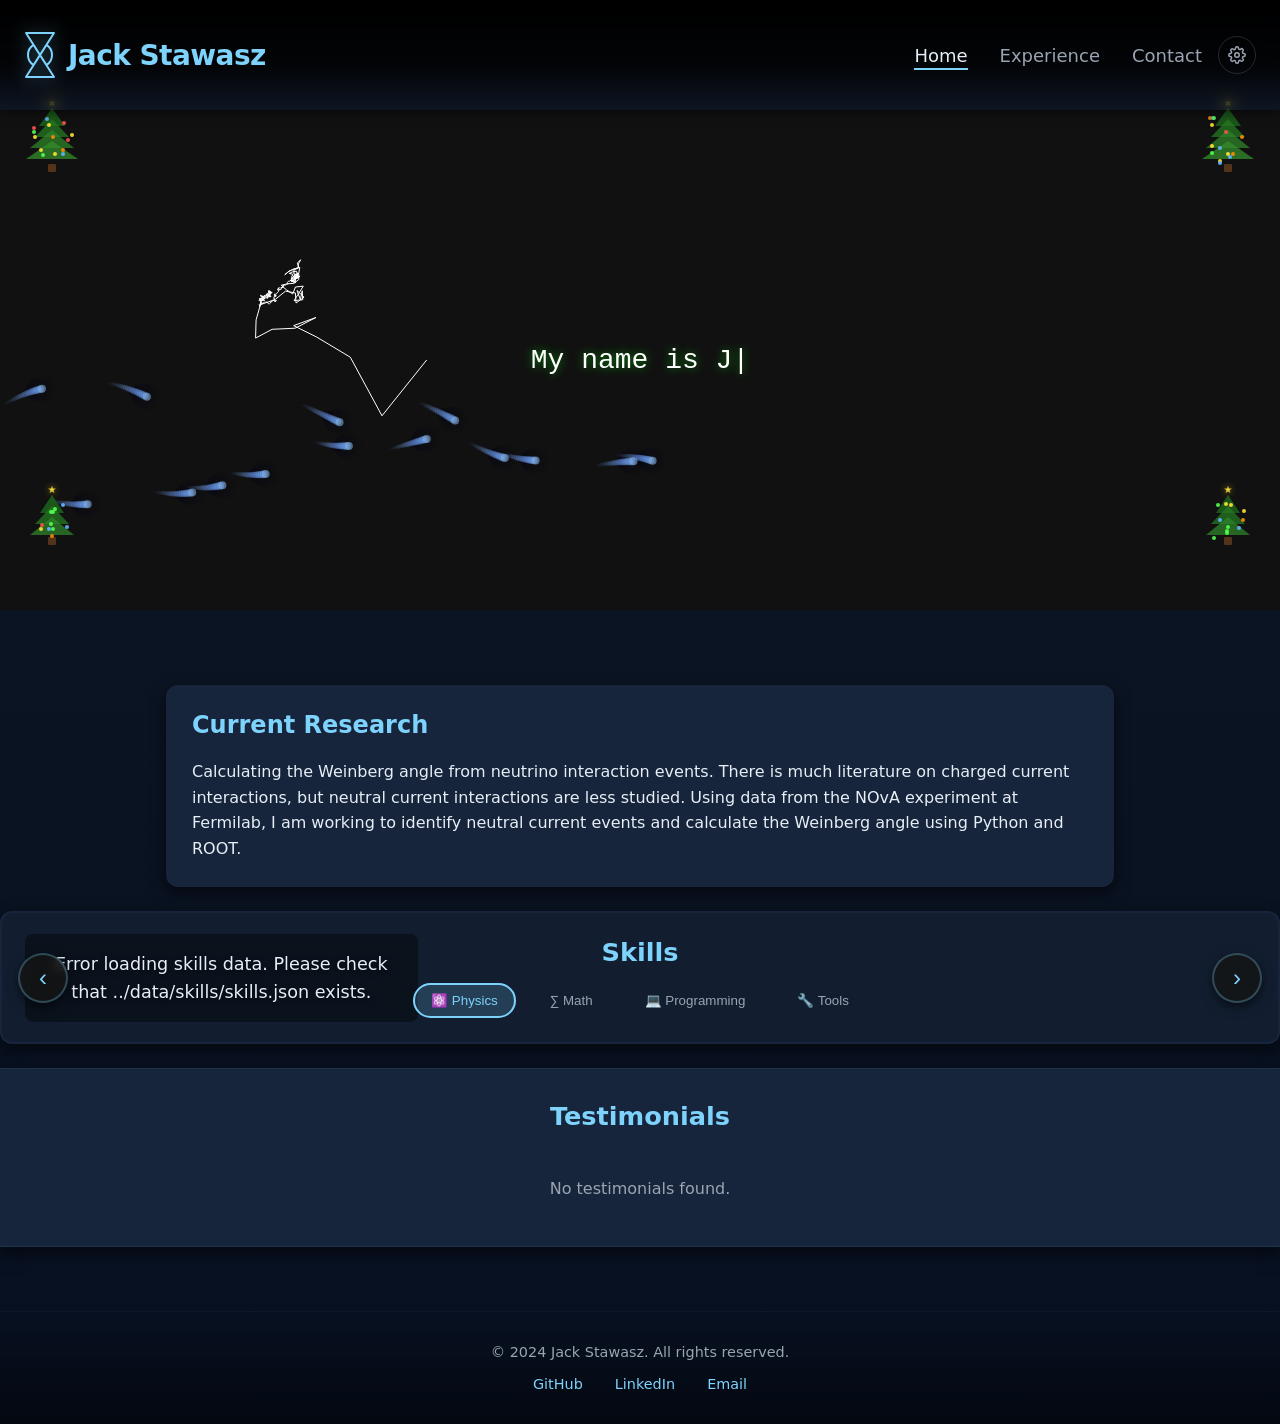
==== index.html @ 948dc3e5 "Add settings panel" ====
<!doctype html>
<html lang="en">
<head>
  <meta charset="utf-8" />
  <meta name="viewport" content="width=device-width,initial-scale=1" />
  <title>Jack Stawasz - Portfolio</title>
  
  <!-- Favicon -->
  <link rel="icon" type="image/svg+xml"
  href="data:image/svg+xml,%3Csvg xmlns='http://www.w3.org/2000/svg' viewBox='-0.5 -0.5 8 12'%3E%3Cpath
  d='M0 0 7 0 1.889 8.031A3 3 0 011.889 2.969L7 11 0 11 5.1105 2.969A3 3 0 015.1105 8.031L0 0'
  fill='none' stroke='%237dd3fc' stroke-width='0.5' stroke-linejoin='round' stroke-linecap='round'/%3E%3C/svg%3E">
  
  <!-- Styles -->
  <link rel="stylesheet" href="style.css">
  <link rel="stylesheet" href="sidebar.css">
  <link rel="stylesheet" href="settings.css">
  <link rel="stylesheet" href="pages/home.css">
  <link rel="stylesheet" href="pages/experience.css">
  <link rel="stylesheet" href="pages/contact.css">
</head>
<body>
  <!-- Logo SVG — single source of truth -->
  <svg width="0" height="0" style="position:absolute">
    <defs>
      <symbol id="logo" viewBox="-0.5 -0.5 8 12">
        <path d="M0 0 7 0 1.889 8.031A3 3 0 011.889 2.969L7 11 0 11 5.1105 2.969A3 3 0 015.1105 8.031L0 0"
              fill="none" stroke="currentColor"
              stroke-width="0.5" stroke-linejoin="round" stroke-linecap="round"/>
      </symbol>
    </defs>
  </svg>

  <main class="wrap" id="app" aria-live="polite">
    <nav class="navbar">
      <div class="wrap">
        <div class="nav-left">
          <svg class="brand-logo"><use href="#logo"></use></svg>
          <span class="brand">Jack Stawasz</span>
        </div>
        <div class="nav-right">
          <ul class="nav-links">
            <li><a href="#pages/home" class="active">Home</a></li>
            <li><a href="#pages/experience">Experience</a></li>
            <li><a href="#pages/contact">Contact</a></li>
          </ul>
        </div>
      </div>
    </nav>

    <main id="main-content">
      <section id="home">Loading Home Page…</section>
      <section id="experience" hidden>Loading Experience…</section>
      <section id="contact"    hidden>Loading Contact…</section>
    </main>

    <div id="popup" class="popup hidden">
      <div class="popup-content">
        <button class="close">&times;</button>
        <iframe id="popup-frame" src=""></iframe>
      </div>
    </div>
  </main>

  <footer class="site-footer">
    <div class="footer-content">
      <p>&copy; 2024 Jack Stawasz. All rights reserved.</p>
      <div class="footer-links">
        <a href="https://github.com/JackStawasz"                 target="_blank" rel="noopener noreferrer">GitHub</a>
        <a href="https://linkedin.com/in/jack-stawasz-785680297" target="_blank" rel="noopener noreferrer">LinkedIn</a>
        <a href="mailto:jackstawasz@live.com">Email</a>
      </div>
    </div>
  </footer>

  <script src="settings.js"></script>
  <script src="main.js"></script>
  <script src="sidebar.js"></script>
  <script src="pages/home.js"></script>
  <script src="pages/experience.js"></script>
  <script src="pages/contact.js"></script>
</body>
</html>
---- style.css ----
:root {
  --font: Inter, system-ui, -apple-system, "Segoe UI", Roboto, "Helvetica Neue", Arial;
  font-family: var(--font);
}

[data-theme="dark"], :root {
  --bg:             #0f1724;
  --bg-deep:        #071021;
  --card:           #0b1220;
  --container:      #17253c;
  --glass:          rgba(255, 255, 255, 0.03);
  --border:         rgba(255, 255, 255, 0.07);
  --border-strong:  rgba(255, 255, 255, 0.14);
  --accent:         #7dd3fc;
  --accent-glow:    rgba(125, 211, 252, 0.5);
  --accent-dim:     rgba(125, 211, 252, 0.08);
  --accent-mid:     rgba(125, 211, 252, 0.18);
  --accent-ring:    rgba(125, 211, 252, 0.25);
  --accent-border:  rgba(125, 211, 252, 0.28);
  --accent-hover:   rgba(125, 211, 252, 0.55);
  --text:           #e6eef6;
  --text-soft:      #ccd8e4;
  --muted:          #9aa4b2;
  --shadow:         rgba(2, 6, 23, 0.6);
  --shadow-deep:    rgba(2, 6, 23, 0.9);
  --overlay:        rgba(0, 0, 0, 0.6);
  --tooltip-bg:     rgba(20, 20, 20, 0.95);
  --badge-bg:       linear-gradient(135deg, #d1fae5, #bbf7d0);
  --badge-text:     #000;
  --navbar-bg:      linear-gradient(180deg, #000 0%, rgba(0,0,0,0.8) 60%, transparent 100%);
}

* {
  box-sizing: border-box;
}

html {
  overflow-x: hidden;
  width: 100%;
  margin: 0;
  padding: 0;
}

body {
  margin: 0;
  padding: 0;
  background: linear-gradient(180deg, var(--bg), var(--bg-deep));
  color: var(--text);
  min-height: 100vh;
  display: flex;
  flex-direction: column;
  align-items: stretch;
  overflow-x: hidden;
  width: 100%;
}

*[title]:not([title=""]):not(iframe):not(svg) {
  position: relative;
}

*[title]:not([title=""]):not(iframe):not(svg):hover::after {
  content: attr(title);
  position: absolute;
  bottom: 100%;
  left: 50%;
  transform: translateX(-50%) translateY(-8px);
  background: var(--tooltip-bg);
  color: #fff;
  padding: 8px 12px;
  border-radius: 6px;
  font-size: 0.85rem;
  white-space: nowrap;
  pointer-events: none;
  z-index: 10000;
  box-shadow: 0 4px 12px var(--overlay);
  animation: tooltipFadeIn 0.2s ease forwards;
  margin-bottom: 6px;
}

*[title]:not([title=""]):not(iframe):not(svg):hover::before {
  content: "";
  position: absolute;
  bottom: 100%;
  left: 50%;
  transform: translateX(-50%) translateY(-2px);
  border-width: 6px;
  border-style: solid;
  border-color: var(--tooltip-bg) transparent transparent transparent;
  z-index: 10000;
  animation: tooltipFadeIn 0.2s ease forwards;
}

@keyframes tooltipFadeIn {
  from { opacity: 0; }
  to   { opacity: 1; }
}

[data-tooltip-position="bottom"]::after {
  top: 100%;
  bottom: auto;
  transform: translateX(-50%) translateY(8px);
  margin-top: 6px;
  margin-bottom: 0;
}

[data-tooltip-position="bottom"]::before {
  top: 100%;
  bottom: auto;
  transform: translateX(-50%) translateY(2px);
  border-color: transparent transparent var(--tooltip-bg) transparent;
}

[data-tooltip-position="left"]::after {
  right: 100%;
  left: auto;
  bottom: 50%;
  transform: translateX(-8px) translateY(50%);
  margin-right: 6px;
  margin-bottom: 0;
}

[data-tooltip-position="left"]::before {
  right: 100%;
  left: auto;
  bottom: 50%;
  transform: translateX(-2px) translateY(50%);
  border-color: transparent transparent transparent var(--tooltip-bg);
}

[data-tooltip-position="right"]::after {
  left: 100%;
  right: auto;
  bottom: 50%;
  transform: translateX(8px) translateY(50%);
  margin-left: 6px;
  margin-bottom: 0;
}

[data-tooltip-position="right"]::before {
  left: 100%;
  right: auto;
  bottom: 50%;
  transform: translateX(2px) translateY(50%);
  border-color: transparent var(--tooltip-bg) transparent transparent;
}

body.custom-cursor-enabled {
  cursor: none;
}

body.custom-cursor-enabled * {
  cursor: none !important;
}

.custom-cursor {
  position: fixed;
  width: 20px;
  height: 20px;
  border: 2px solid var(--accent);
  border-radius: 50%;
  pointer-events: none;
  z-index: 10000;
  transition: opacity 0.3s ease, width 0.2s ease, height 0.2s ease, border-width 0.2s ease;
  box-shadow: 0 0 10px var(--accent-glow),
              0 0 20px rgba(125, 211, 252, 0.3),
              inset 0 0 10px rgba(125, 211, 252, 0.2);
  opacity: 0;
  transform: translate(-50%, -50%);
}

.custom-cursor.hovering {
  width: 28px;
  height: 28px;
  border-width: 3px;
  box-shadow: 0 0 15px rgba(125, 211, 252, 0.7),
              0 0 30px rgba(125, 211, 252, 0.4),
              inset 0 0 15px rgba(125, 211, 252, 0.3);
}

.custom-cursor.active   { opacity: 1; }

.custom-cursor.clicking {
  width: 28px;
  height: 28px;
  box-shadow: 0 0 20px rgba(125, 211, 252, 0.8),
              0 0 40px rgba(125, 211, 252, 0.5),
              inset 0 0 15px rgba(125, 211, 252, 0.4);
}

.custom-cursor-dot {
  position: absolute;
  top: 50%;
  left: 50%;
  width: 4px;
  height: 4px;
  background: var(--accent);
  border-radius: 50%;
  transform: translate(-50%, -50%);
  box-shadow: 0 0 5px var(--accent-glow);
}

.ripple {
  position: fixed;
  border: 2px solid var(--accent);
  border-radius: 50%;
  pointer-events: none;
  z-index: 9999;
  animation: rippleExpand 0.8s ease-out forwards;
  transform: translate(-50%, -50%);
}

@keyframes rippleExpand {
  0%   { width: 20px;  height: 20px;  opacity: 1; box-shadow: 0 0 10px rgba(125, 211, 252, 0.6); }
  100% { width: 100px; height: 100px; opacity: 0; box-shadow: 0 0 30px transparent; }
}

main.wrap {
  transition: opacity 0.2s ease;
  width: 100%;
  max-width: 100%;
  padding: 0;
  margin: 0;
  padding-top: 80px;
  flex: 1;
  display: flex;
  flex-direction: column;
}

main.hidden { opacity: 0; }

.wrap {
  width: min(980px, 96%);
  margin: 0 auto;
}

.navbar {
  position: fixed;
  top: 0;
  left: 0;
  right: 0;
  width: 100%;
  display: flex;
  justify-content: center;
  align-items: center;
  padding: 20px 24px;
  background: var(--navbar-bg);
  z-index: 1000;
  backdrop-filter: blur(8px);
  box-shadow: 0 2px 10px var(--overlay);
}

.navbar .wrap {
  display: flex;
  align-items: center;
  justify-content: space-between;
  width: 100%;
}

.nav-left {
  display: flex;
  align-items: center;
  gap: 12px;
}

.brand-logo {
  width: 32px;
  height: 70px;
  color: var(--accent);
  flex-shrink: 0;
  filter: drop-shadow(0 0 8px var(--accent-glow));
  overflow: visible;
  transition: filter 0.3s ease;
}

.nav-left .brand {
  font-size: 28px;
  font-weight: 700;
  color: var(--accent);
  text-decoration: none;
  letter-spacing: -0.02em;
}

.nav-right {
  display: flex;
  align-items: center;
  gap: 0;
}

.nav-links {
  font-size: 18px;
  list-style: none;
  display: flex;
  gap: 32px;
  margin: 0;
  padding: 0;
}

.nav-links li { display: flex; }

.nav-links a {
  position: relative;
  color: var(--muted);
  text-decoration: none;
  font-weight: 500;
  padding: 4px 0;
  transition: color 0.3s ease;
}

.nav-links a::after {
  content: '';
  position: absolute;
  left: 0;
  bottom: 0;
  width: 100%;
  height: 2px;
  background: var(--accent);
  transform: scaleX(0);
  transform-origin: left;
  opacity: 0;
  transition: transform 0.3s ease, opacity 0.3s ease;
}

.nav-links a:hover,
.nav-links a.active          { color: var(--text); }

.nav-links a:hover::after,
.nav-links a.active::after   { transform: scaleX(1); opacity: 1; }

section {
  transform: translateY(0);
  transition: opacity 0.3s ease, transform 0.3s ease;
}

section.hidden {
  opacity: 0;
  transform: translateY(20px);
}

#main-content {
  width: 100%;
  max-width: 100%;
  flex: 1;
}

#main-content > section {
  width: 100%;
  max-width: 100%;
}

.popup {
  position: fixed;
  top: 0;
  left: 0;
  width: 100vw;
  height: 100vh;
  background: var(--overlay);
  display: flex;
  align-items: center;
  justify-content: center;
  backdrop-filter: blur(4px);
  z-index: 1000;
  opacity: 0;
  pointer-events: none;
  transition: opacity 0.3s ease;
}

.popup:not(.hidden)       { opacity: 1; pointer-events: all; }

.popup-content {
  background: var(--container);
  border-radius: 12px;
  width: min(800px, 90%);
  height: 80%;
  box-shadow: 0 8px 30px var(--overlay);
  overflow: hidden;
  display: flex;
  flex-direction: column;
}

.popup-content iframe     { border: none; flex: 1; width: 100%; }

.popup-content .close {
  align-self: flex-end;
  background: transparent;
  border: none;
  color: var(--accent);
  font-size: 1.5rem;
  padding: 8px 12px;
  cursor: pointer;
}

.site-footer {
  width: 100%;
  background: linear-gradient(180deg, transparent, rgba(0, 0, 0, 0.5));
  border-top: 1px solid var(--accent-dim);
  margin-top: 4rem;
  padding: 2rem 0;
}

.footer-content {
  width: min(980px, 96%);
  margin: 0 auto;
  display: flex;
  flex-direction: column;
  align-items: center;
  gap: 1rem;
  text-align: center;
}

.footer-content p {
  margin: 0;
  color: var(--muted);
  font-size: 0.9rem;
}

.footer-links {
  display: flex;
  gap: 2rem;
  flex-wrap: wrap;
  justify-content: center;
}

.footer-links a {
  color: var(--accent);
  text-decoration: none;
  font-size: 0.9rem;
  transition: color 0.3s ease;
}

.footer-links a:hover { color: var(--text); }

@media (max-width: 768px) {
  .navbar            { padding: 12px 16px; }
  .navbar .wrap      { flex-wrap: wrap; gap: 8px; }
  .nav-left .brand   { font-size: 24px; }
  .nav-right         { width: 100%; }
  .nav-links         { font-size: 16px; gap: 20px; flex-wrap: wrap; }
  .site-footer       { margin-top: 3rem; padding: 1.5rem 0; }
  .footer-links      { gap: 1.5rem; }
}
---- sidebar.css ----
.seasonal-sidebar {
  position: fixed;
  top: 0;
  bottom: 0;
  width: 104px;
  overflow: visible;
  pointer-events: none;
  z-index: 5;
}

.seasonal-sidebar.sidebar-left  { left: 0; }
.seasonal-sidebar.sidebar-right { right: 0; }

@media (max-width: 1200px) {
  .seasonal-sidebar { display: none; }
}

@media (min-width: 1600px) {
  .seasonal-sidebar { width: 143px; }
}

.season-snow .snowflake {
  position: absolute;
  top: -20px;
  border-radius: 50%;
  background: rgba(220, 240, 255, 0.75);
  box-shadow: 0 0 4px rgba(200, 230, 255, 0.5);
  will-change: transform, opacity;
}

@keyframes snowFall {
  0%   { opacity: 0; }
  5%   { opacity: 1; }
  90%  { opacity: 0.7; }
  100% { opacity: 0; }
}

.season-rain .raindrop {
  position: absolute;
  top: -30px;
  width: 1.5px;
  border-radius: 0 0 2px 2px;
  background: linear-gradient(to bottom, transparent, rgba(147, 210, 255, 0.55));
  will-change: transform, opacity;
}

@keyframes rainFall {
  0%   { transform: translateY(0) skewX(-8deg);     opacity: 0; }
  8%   { opacity: 1; }
  92%  { opacity: 0.6; }
  100% { transform: translateY(110vh) skewX(-8deg); opacity: 0; }
}

.season-rain .splash {
  position: absolute;
  bottom: 0;
  width: 6px;
  height: 2px;
  border-radius: 50%;
  background: rgba(147, 210, 255, 0.35);
  animation: splashAnim ease-out infinite;
  will-change: transform, opacity;
}

@keyframes splashAnim {
  0%   { transform: scale(0);   opacity: 0.6; }
  60%  { transform: scale(1.8); opacity: 0.2; }
  100% { transform: scale(2.5); opacity: 0; }
}

.season-sun .sunbeam {
  position: absolute;
  top: 0;
  transform-origin: top center;
  width: 2px;
  background: linear-gradient(to bottom, rgba(255, 220, 80, 0.55), rgba(255, 200, 50, 0.18), transparent);
  border-radius: 0 0 2px 2px;
  will-change: opacity, transform;
}

@keyframes sunBeamFade {
  0%   { opacity: 0.15; transform: scaleY(0.7); }
  50%  { opacity: 0.55; transform: scaleY(1.0); }
  100% { opacity: 0.20; transform: scaleY(0.8); }
}

.season-sun .sun-glow {
  position: absolute;
  border-radius: 50%;
  background: radial-gradient(circle, rgba(255, 230, 100, 0.22) 0%, transparent 70%);
  animation: sunGlowPulse ease-in-out infinite alternate;
  will-change: transform, opacity;
}

@keyframes sunGlowPulse {
  0%   { transform: scale(0.9);  opacity: 0.5; }
  100% { transform: scale(1.15); opacity: 0.85; }
}

.season-sun .sparkle {
  position: absolute;
  width: 3px;
  height: 3px;
  border-radius: 50%;
  background: rgba(255, 230, 100, 0.8);
  box-shadow: 0 0 5px 2px rgba(255, 210, 60, 0.4);
  animation: sparkleTwinkle ease-in-out infinite;
  will-change: opacity, transform;
}

@keyframes sparkleTwinkle {
  0%, 100% { opacity: 0;   transform: scale(0.4); }
  50%       { opacity: 0.9; transform: scale(1.2); }
}

.season-wave .wave-band {
  position: absolute;
  left: -20%;
  right: -20%;
  height: 18px;
  border-radius: 50% 50% 0 0 / 8px 8px 0 0;
  background: linear-gradient(to bottom, rgba(56, 189, 248, 0.35), rgba(56, 189, 248, 0.05));
  animation: waveCrash ease-in-out infinite;
  will-change: transform, opacity;
}

@keyframes waveCrash {
  0%   { transform: translateY(0)    scaleX(1.0);  opacity: 0; }
  10%  { opacity: 0.8; }
  60%  { transform: translateY(6px)  scaleX(1.08); opacity: 0.5; }
  85%  { transform: translateY(10px) scaleX(0.97); opacity: 0.3; }
  100% { transform: translateY(14px) scaleX(1.0);  opacity: 0; }
}

.season-wave .foam-dot {
  position: absolute;
  border-radius: 50%;
  background: rgba(186, 230, 253, 0.55);
  animation: foamFloat ease-in-out infinite;
  will-change: transform, opacity;
}

@keyframes foamFloat {
  0%   { transform: translateY(0)    scale(1);   opacity: 0; }
  20%  { opacity: 0.7; }
  80%  { transform: translateY(-8px)  scale(1.3); opacity: 0.2; }
  100% { transform: translateY(-14px) scale(0.8); opacity: 0; }
}

.season-books .shelf-row {
  position: absolute;
  left: 4px;
  right: 4px;
  height: 2px;
  background: rgba(160, 120, 70, 0.45);
  border-radius: 1px;
}

.season-books .shelf-row::after {
  content: '';
  position: absolute;
  bottom: 0;
  left: 0;
  right: 0;
  height: 1px;
  background: rgba(100, 65, 30, 0.3);
}

.season-books .book {
  position: absolute;
  bottom: 2px;
  border-radius: 1px 2px 2px 1px;
  animation: bookSway ease-in-out infinite alternate;
  will-change: transform;
}

@keyframes bookSway {
  0%   { transform: rotate(0deg); }
  100% { transform: rotate(2deg) translateY(-1px); }
}

.season-books .page {
  position: absolute;
  width: 7px;
  height: 9px;
  border-radius: 1px;
  background: rgba(240, 220, 170, 0.45);
  border: 1px solid rgba(180, 140, 80, 0.3);
  animation: pageFloat linear infinite;
  will-change: transform, opacity;
}

@keyframes pageFloat {
  0%   { transform: translateY(0)    rotate(0deg)   translateX(0);    opacity: 0; }
  10%  { opacity: 0.7; }
  50%  { transform: translateY(-35px) rotate(25deg)  translateX(5px); }
  90%  { opacity: 0.4; }
  100% { transform: translateY(-75px) rotate(-15deg) translateX(-4px); opacity: 0; }
}

.season-xmas .tree {
  position: absolute;
  animation: treeSway ease-in-out infinite alternate;
  will-change: transform;
  transform-origin: bottom center;
}

@keyframes treeSway {
  0%   { transform: rotate(-1.5deg); }
  100% { transform: rotate(1.5deg); }
}

.season-xmas .tree-layer {
  position: absolute;
  left: 50%;
  transform: translateX(-50%);
  border-left:   solid transparent;
  border-right:  solid transparent;
  border-bottom: solid;
}

.season-xmas .tree-trunk {
  position: absolute;
  left: 50%;
  transform: translateX(-50%);
  background: rgba(120, 70, 30, 0.65);
  border-radius: 1px;
}

.season-xmas .light {
  position: absolute;
  width: 4px;
  height: 4px;
  border-radius: 50%;
  animation: lightTwinkle ease-in-out infinite;
  will-change: opacity, box-shadow;
}

@keyframes lightTwinkle {
  0%, 100% { opacity: 0.2; box-shadow: none; }
  50%       { opacity: 1; }
}

.season-xmas .star {
  position: absolute;
  left: 50%;
  transform: translateX(-50%);
  color: rgba(255, 230, 60, 0.9);
  font-size: 10px;
  line-height: 1;
  text-shadow: 0 0 6px rgba(255, 220, 40, 0.7);
  animation: starPulse ease-in-out infinite alternate;
  will-change: opacity, text-shadow;
}

@keyframes starPulse {
  0%   { opacity: 0.6; text-shadow: 0 0 4px rgba(255, 220, 40, 0.4); }
  100% { opacity: 1.0; text-shadow: 0 0 10px rgba(255, 220, 40, 0.9), 0 0 20px rgba(255, 200, 20, 0.4); }
}

.season-xmas .xmas-snow {
  position: absolute;
  top: -10px;
  border-radius: 50%;
  background: rgba(220, 240, 255, 0.7);
  will-change: transform, opacity;
}
---- settings.css ----
/* ── Gear Button ────────────────────────────────────────────── */
.settings-btn {
  display: flex;
  align-items: center;
  justify-content: center;
  width: 38px;
  height: 38px;
  border-radius: 50%;
  background: transparent;
  border: 1.5px solid var(--border-strong);
  color: var(--muted);
  cursor: pointer;
  margin-left: 16px;
  transition: border-color 0.25s ease, color 0.25s ease, background 0.25s ease, transform 0.4s ease;
  flex-shrink: 0;
}

.settings-btn:hover {
  border-color: var(--accent);
  color: var(--accent);
  background: var(--accent-dim);
}

.settings-btn.open {
  border-color: var(--accent);
  color: var(--accent);
  background: var(--accent-dim);
  box-shadow: 0 0 12px var(--accent-ring);
}

.settings-btn svg {
  width: 18px;
  height: 18px;
  transition: transform 0.5s cubic-bezier(0.4,0,0.2,1);
}

.settings-btn.open svg { transform: rotate(90deg); }

/* ── Overlay ────────────────────────────────────────────────── */
.settings-overlay {
  position: fixed;
  inset: 0;
  z-index: 2000;
  pointer-events: none;
  opacity: 0;
  transition: opacity 0.25s ease;
}

.settings-overlay.open {
  opacity: 1;
  pointer-events: all;
}

.settings-backdrop {
  position: absolute;
  inset: 0;
  background: rgba(0,0,0,0.3);
  backdrop-filter: blur(0.5px);
}

/* ── Panel ──────────────────────────────────────────────────── */
.settings-panel {
  position: absolute;
  top: 70px;
  right: 24px;
  width: 360px;
  max-height: calc(100vh - 100px);
  overflow-y: auto;
  background: var(--container);
  border: 1px solid var(--border-strong);
  border-radius: 16px;
  box-shadow: 0 16px 48px rgba(0,0,0,0.7), 0 0 0 1px var(--accent-dim);
  transform: translateY(-12px) scale(0.97);
  transition: transform 0.3s cubic-bezier(0.4,0,0.2,1), opacity 0.3s ease;
  opacity: 0;
}

.settings-overlay.open .settings-panel {
  transform: translateY(0) scale(1);
  opacity: 1;
}

.settings-panel::-webkit-scrollbar { width: 4px; }
.settings-panel::-webkit-scrollbar-thumb { background: var(--border-strong); border-radius: 2px; }

/* ── Panel Header ───────────────────────────────────────────── */
.settings-panel-header {
  display: flex;
  align-items: center;
  justify-content: space-between;
  padding: 1.1rem 1.25rem 0.9rem;
  border-bottom: 1px solid var(--border);
}

.settings-panel-header h3 {
  margin: 0;
  font-size: 0.95rem;
  font-weight: 700;
  color: var(--accent);
  letter-spacing: 0.06em;
  text-transform: uppercase;
}

.settings-close-btn {
  background: transparent;
  border: none;
  color: var(--muted);
  font-size: 1.25rem;
  cursor: pointer;
  padding: 2px 6px;
  border-radius: 6px;
  transition: color 0.2s ease, background 0.2s ease;
  line-height: 1;
}

.settings-close-btn:hover {
  color: var(--text);
  background: var(--glass);
}

/* ── Section groups ─────────────────────────────────────────── */
.settings-group {
  padding: 1rem 1.25rem;
  border-bottom: 1px solid var(--border);
}

.settings-group:last-child { border-bottom: none; }

.settings-label {
  display: block;
  font-size: 0.75rem;
  font-weight: 600;
  color: var(--muted);
  letter-spacing: 0.08em;
  text-transform: uppercase;
  margin-bottom: 0.65rem;
}

/* ── Theme dropdown ─────────────────────────────────────────── */
.settings-select {
  width: 100%;
  padding: 8px 12px;
  border-radius: 8px;
  border: 1px solid var(--border-strong);
  background: var(--glass);
  color: var(--text);
  font-size: 0.9rem;
  font-family: inherit;
  cursor: pointer;
  transition: border-color 0.2s ease, box-shadow 0.2s ease;
  appearance: none;
  background-image: url("data:image/svg+xml,%3Csvg xmlns='http://www.w3.org/2000/svg' width='12' height='8' viewBox='0 0 12 8'%3E%3Cpath d='M1 1l5 5 5-5' stroke='%239aa4b2' stroke-width='1.5' fill='none' stroke-linecap='round'/%3E%3C/svg%3E");
  background-repeat: no-repeat;
  background-position: right 12px center;
  padding-right: 34px;
}

.settings-select option { background: var(--card); color: var(--text); }

.settings-select:focus {
  outline: none;
  border-color: var(--accent);
  box-shadow: 0 0 0 2px var(--accent-ring);
}

/* ── Date slider ────────────────────────────────────────────── */
.settings-date-display {
  font-size: 0.88rem;
  color: var(--accent);
  text-align: center;
  margin-bottom: 0.5rem;
  font-weight: 500;
  letter-spacing: 0.02em;
}

.settings-slider {
  width: 100%;
  -webkit-appearance: none;
  appearance: none;
  height: 4px;
  border-radius: 2px;
  outline: none;
  cursor: pointer;
  background: linear-gradient(
    to right,
    var(--accent-mid) 0%,
    var(--accent-mid) var(--slider-pct, 0%),
    rgba(255,255,255,0.1) var(--slider-pct, 0%),
    rgba(255,255,255,0.1) 100%
  );
  margin-bottom: 0.4rem;
}

.settings-slider::-webkit-slider-thumb {
  -webkit-appearance: none;
  width: 16px;
  height: 16px;
  border-radius: 50%;
  background: var(--accent);
  cursor: pointer;
  box-shadow: 0 0 8px var(--accent-ring);
  transition: transform 0.15s ease, box-shadow 0.15s ease;
}

.settings-slider::-webkit-slider-thumb:hover {
  transform: scale(1.25);
  box-shadow: 0 0 14px var(--accent-ring);
}

.settings-slider::-moz-range-thumb {
  width: 16px;
  height: 16px;
  border-radius: 50%;
  background: var(--accent);
  cursor: pointer;
  border: none;
  box-shadow: 0 0 8px var(--accent-ring);
}

.date-slider-ticks {
  display: flex;
  justify-content: space-between;
  font-size: 0.68rem;
  color: var(--muted);
  letter-spacing: 0.02em;
  padding: 0 1px;
}

/* ── Font size ──────────────────────────────────────────────── */
.settings-font-row {
  display: flex;
  align-items: center;
  gap: 10px;
}

.settings-font-btn {
  width: 34px;
  height: 34px;
  border-radius: 8px;
  border: 1px solid var(--border-strong);
  background: var(--glass);
  color: var(--text);
  font-size: 1rem;
  font-weight: 700;
  cursor: pointer;
  display: flex;
  align-items: center;
  justify-content: center;
  transition: border-color 0.2s ease, background 0.2s ease;
  flex-shrink: 0;
}

.settings-font-btn:hover {
  border-color: var(--accent);
  background: var(--accent-dim);
  color: var(--accent);
}

.settings-font-val {
  flex: 1;
  text-align: center;
  font-size: 0.88rem;
  color: var(--text);
  font-weight: 600;
}

.settings-font-reset {
  font-size: 0.72rem;
  color: var(--muted);
  background: transparent;
  border: 1px solid var(--border);
  border-radius: 6px;
  padding: 3px 8px;
  cursor: pointer;
  transition: border-color 0.2s ease, color 0.2s ease;
  font-family: inherit;
}

.settings-font-reset:hover {
  border-color: var(--accent);
  color: var(--accent);
}

/* ── Date today button ──────────────────────────────────────── */
.settings-date-header {
  display: flex;
  align-items: center;
  justify-content: space-between;
  margin-bottom: 0.65rem;
}

.settings-today-btn {
  font-size: 0.7rem;
  font-weight: 600;
  color: var(--accent);
  background: var(--accent-dim);
  border: 1px solid var(--accent-border);
  border-radius: 5px;
  padding: 2px 8px;
  cursor: pointer;
  font-family: inherit;
  transition: background 0.2s ease, border-color 0.2s ease;
  letter-spacing: 0.04em;
}

.settings-today-btn:hover {
  background: var(--accent-mid);
  border-color: var(--accent);
}

/* ── 7-Segment Clock ────────────────────────────────────────── */
.seg-clock-box {
  display: flex;
  align-items: center;
  justify-content: center;
  background: rgba(0,0,0,0.35);
  border: 1px solid var(--border-strong);
  border-radius: 10px;
  padding: 10px 16px;
  margin-top: 6px;
  gap: 0;
}

.seg-clock {
  display: flex;
  align-items: center;
  justify-content: center;
  gap: 3px;
  font-family: 'Courier New', monospace;
}

.seg-digit {
  position: relative;
  width: 22px;
  height: 38px;
  flex-shrink: 0;
}

.seg-digit svg {
  width: 100%;
  height: 100%;
}

.seg-sep {
  display: flex;
  flex-direction: column;
  gap: 6px;
  margin: 0 2px;
  padding-bottom: 2px;
  align-self: center;
}

.seg-sep-dot {
  width: 4px;
  height: 4px;
  border-radius: 50%;
  background: var(--accent);
  box-shadow: 0 0 6px var(--accent-ring);
  animation: segBlink 1s step-end infinite;
}

@keyframes segBlink {
  0%, 100% { opacity: 1; }
  50%       { opacity: 0.15; }
}

.seg-ampm {
  font-size: 0.65rem;
  color: var(--accent);
  font-weight: 700;
  letter-spacing: 0.05em;
  align-self: flex-end;
  padding-bottom: 4px;
  margin-left: 4px;
  opacity: 0.8;
}

/* ── Animation toggle ───────────────────────────────────────── */
.settings-toggle-row {
  display: flex;
  align-items: center;
  justify-content: space-between;
  gap: 12px;
}

.settings-toggle-label {
  font-size: 0.88rem;
  color: var(--text);
}

.settings-toggle {
  position: relative;
  width: 46px;
  height: 26px;
  flex-shrink: 0;
}

.settings-toggle input {
  opacity: 0;
  width: 0;
  height: 0;
  position: absolute;
}

.settings-toggle-track {
  position: absolute;
  inset: 0;
  border-radius: 13px;
  background: rgba(255,255,255,0.1);
  border: 1px solid var(--border-strong);
  cursor: pointer;
  transition: background 0.25s ease, border-color 0.25s ease;
}

.settings-toggle input:checked + .settings-toggle-track {
  background: var(--accent-mid);
  border-color: var(--accent);
}

.settings-toggle-track::after {
  content: '';
  position: absolute;
  top: 3px;
  left: 3px;
  width: 18px;
  height: 18px;
  border-radius: 50%;
  background: var(--muted);
  transition: transform 0.25s cubic-bezier(0.4,0,0.2,1), background 0.25s ease;
}

.settings-toggle input:checked + .settings-toggle-track::after {
  transform: translateX(20px);
  background: var(--accent);
  box-shadow: 0 0 8px var(--accent-ring);
}

/* ── No-animation override ──────────────────────────────────── */
body.no-animations .seasonal-sidebar * {
  animation: none !important;
  transition: none !important;
}
body.no-animations .seasonal-sidebar { opacity: 0.3; }

body.no-animations .exp-logo {
  transform: none !important;
  transition: none !important;
}
---- pages/home.css ----
.fourier-banner-wrapper {
  width: 100vw;
  position: relative;
  left: 50%;
  right: 50%;
  margin-left: -50vw;
  margin-right: -50vw;
  margin-bottom: 2rem;
  padding: 0;
}

.fourier-banner {
  width: 100vw;
  height: 500px;
  background: #000;
  overflow: hidden;
  position: relative;
  display: flex;
  align-items: center;
  justify-content: center;
  margin: 0;
  padding: 0;
}

.banner-content {
  position: relative;
  display: flex;
  align-items: center;
  width: 100%;
  height: 100%;
}

.canvas-container {
  width: 100%;
  height: 500px;
  flex-shrink: 0;
  position: relative;
}

#fourierCanvas {
  display: block;
  width: 100%;
  height: 100%;
}

.overlay-text {
  position: absolute;
  left: 50%;
  top: 50%;
  transform: translate(-50%, -50%);
  color: #fff;
  font-size: clamp(18px, 4vw, 28px);
  font-weight: 500;
  white-space: nowrap;
  pointer-events: none;
  z-index: 1;
  text-shadow: 0 0 10px rgba(0, 255, 0, 0.5);
  font-family: 'Courier New', 'Consolas', 'Monaco', monospace;
}

.overlay-text::after {
  content: '|';
  animation: blink 1s infinite;
}

@keyframes blink {
  0%, 50%   { opacity: 1; }
  51%, 100% { opacity: 0; }
}

.home-content {
  padding: 0 1rem;
  max-width: 980px;
  margin: 0 auto;
}

.home-grid {
  display: grid;
  grid-template-columns: 1fr;
  gap: 1.5rem;
  margin-top: 1.5rem;
}

.card {
  background: var(--container);
  padding: 1.5rem;
  border-radius: 12px;
  box-shadow: 0 6px 16px var(--overlay);
  transition: all 0.4s cubic-bezier(0.4, 0, 0.2, 1);
  border: 2px solid transparent;
  cursor: pointer;
  position: relative;
  overflow: hidden;
}

.card::before {
  content: '';
  position: absolute;
  top: 0;
  left: 0;
  width: 100%;
  height: 100%;
  background: linear-gradient(135deg, var(--accent-mid) 0%, transparent 50%);
  opacity: 0;
  transition: opacity 0.4s ease;
  pointer-events: none;
}

.card:hover {
  box-shadow: 0 12px 28px var(--overlay);
  border-color: var(--accent-ring);
}

.card:hover::before { opacity: 1; }

.card h2 {
  color: var(--accent);
  margin-top: 0;
  transition: transform 0.3s ease;
  display: flex;
  align-items: center;
  gap: 0.5rem;
}

.card:hover h2         { transform: translateX(8px); }

.card h2::after {
  content: '→';
  opacity: 0;
  transform: translateX(-10px);
  transition: all 0.3s ease;
}

.card:hover h2::after  { opacity: 1; transform: translateX(0); }

.card p {
  margin: 0.75rem 0 0 0;
  line-height: 1.6;
  color: var(--text);
}

.skills-card {
  background: var(--container);
  padding: 0;
  border-radius: 12px;
  box-shadow: 0 6px 16px var(--overlay);
  width: 100vw;
  position: relative;
  left: 50%;
  right: 50%;
  margin-left: -50vw;
  margin-right: -50vw;
  transition: all 0.4s cubic-bezier(0.4, 0, 0.2, 1);
  border: 2px solid transparent;
  overflow: hidden;
}

.skills-card:hover {
  box-shadow: 0 12px 28px var(--overlay);
  border-color: var(--accent-ring);
}

.skills-card h2 {
  text-align: center;
  margin: 0;
  padding: 1.5rem 1rem 1rem 1rem;
  font-size: 1.6rem;
  color: var(--accent);
  position: relative;
  z-index: 10;
}

.category-bookmarks {
  display: flex;
  justify-content: center;
  gap: 1rem;
  margin: 0;
  padding: 0 1.5rem 1.5rem 1.5rem;
  flex-wrap: wrap;
  position: relative;
  z-index: 10;
}

.category-bookmark {
  padding: 0.5rem 1rem;
  border-radius: 20px;
  background: transparent;
  color: var(--muted);
  border: 2px solid transparent;
  cursor: pointer;
  transition: all 0.3s ease;
  font-weight: 500;
}

.category-bookmark:hover  { background: var(--accent-mid); color: var(--accent); }
.category-bookmark.active { background: var(--accent-mid); color: var(--accent); border-color: var(--accent); }

.carousel-container {
  position: absolute;
  top: 0;
  left: 0;
  right: 0;
  bottom: 0;
  overflow: hidden;
  background: rgba(0,0,0,0.2);
  z-index: 1;
}

.carousel-track {
  display: flex;
  height: 100%;
  width: fit-content;
  transition: transform 0.5s cubic-bezier(0.4, 0, 0.2, 1);
  gap: 6px;
  padding: 6px;
  box-sizing: border-box;
}

.skill-slide {
  width: 100vw;
  height: 100%;
  display: flex;
  flex-direction: column;
  align-items: center;
  justify-content: center;
  padding: 2rem 1rem;
  gap: 1rem;
  position: relative;
  overflow: hidden;
  flex-shrink: 0;
  box-sizing: border-box;
  border-radius: 12px;
  border: 1px solid transparent;
  transition: border-color 0.3s ease, background 0.3s ease;
}

.skill-slide:hover {
  border-color: var(--accent-dim);
  background: rgba(125,211,252,0.03);
}

@media (min-width: 768px)  { .skill-slide { width: 50vw; } }
@media (min-width: 1200px) { .skill-slide { width: 33.333vw; } }

.skill-image {
  position: absolute;
  top: 0;
  left: 0;
  width: 100%;
  height: 100%;
  object-fit: cover;
  object-position: center;
  z-index: 0;
  opacity: 0.5;
  transition: all 0.3s ease;
}

.skill-slide:hover .skill-image { opacity: 0.65; transform: scale(1.05); }

.skill-icon-large {
  position: absolute;
  top: 0;
  left: 0;
  width: 100%;
  height: 100%;
  display: flex;
  align-items: center;
  justify-content: center;
  font-size: 8rem;
  background: var(--accent-dim);
  z-index: 0;
  opacity: 0.2;
  transition: all 0.3s ease;
}

.skill-slide:hover .skill-icon-large { opacity: 0.3; transform: scale(1.1); }

.skill-name {
  font-size: 1.8rem;
  font-weight: 600;
  color: var(--accent);
  text-align: center;
  display: flex;
  align-items: center;
  gap: 0.5rem;
  z-index: 1;
  text-shadow: 0 2px 8px rgba(0,0,0,0.8);
  margin-top: auto;
}

.skill-description {
  text-align: center;
  color: var(--text);
  max-width: 600px;
  line-height: 1.6;
  font-size: 1.1rem;
  z-index: 1;
  text-shadow: 0 2px 6px rgba(0,0,0,0.8);
  background: rgba(0,0,0,0.4);
  padding: 1rem 1.5rem;
  border-radius: 8px;
  backdrop-filter: blur(4px);
  margin-bottom: auto;
}

.carousel-nav {
  position: absolute;
  top: 0;
  left: 0;
  right: 0;
  bottom: 0;
  display: flex;
  justify-content: space-between;
  align-items: center;
  padding: 0 1rem;
  pointer-events: none;
  z-index: 20;
}

.carousel-btn {
  background: rgba(20, 20, 20, 0.8);
  border: 2px solid var(--accent-border);
  color: var(--accent);
  width: 50px;
  height: 50px;
  border-radius: 50%;
  display: flex;
  align-items: center;
  justify-content: center;
  cursor: pointer;
  transition: all 0.3s ease;
  font-size: 1.5rem;
  pointer-events: all;
  backdrop-filter: blur(4px);
  box-shadow: 0 4px 12px var(--overlay);
}

.carousel-btn:hover {
  background: rgba(20, 20, 20, 0.95);
  border-color: var(--accent);
  transform: scale(1.1);
  box-shadow: 0 0 20px var(--accent-ring);
}

.carousel-wrapper {
  position: relative;
  min-height: 500px;
}

.testimonials-section {
  width: 100vw;
  position: relative;
  left: 50%;
  margin-left: -50vw;
  margin-top: 0;
  background: var(--container);
  border-top: 1px solid var(--accent-dim);
  border-bottom: 1px solid var(--accent-dim);
  padding: 2rem 0 1.5rem;
  box-shadow: 0 6px 16px var(--overlay);
  overflow: hidden;
  transition: border-color 0.4s ease, box-shadow 0.4s ease;
}

.testimonials-section:hover {
  border-top-color: var(--accent-ring);
  border-bottom-color: var(--accent-ring);
  box-shadow: 0 12px 28px var(--overlay), 0 0 0 1px var(--accent-ring);
}

.testimonials-header {
  display: flex;
  align-items: center;
  justify-content: center;
  gap: 0.75rem;
  margin-bottom: 1.5rem;
  position: relative;
  z-index: 2;
}

.testimonials-header h2 {
  font-size: 1.6rem;
  color: var(--accent);
  margin: 0;
  text-align: center;
}

.testimonials-track-wrapper {
  position: relative;
  overflow: hidden;
  mask-image: linear-gradient(to right, transparent 0%, black 6%, black 94%, transparent 100%);
  -webkit-mask-image: linear-gradient(to right, transparent 0%, black 6%, black 94%, transparent 100%);
  z-index: 2;
}

.testimonials-track {
  display: flex;
  align-items: center;
  gap: 1.25rem;
  padding: 0.5rem 2rem;
  will-change: transform;
  cursor: grab;
  user-select: none;
}

.testimonials-track.grabbing { cursor: grabbing; }

.testimonial-card {
  flex-shrink: 0;
  width: clamp(260px, 32vw, 360px);
  background: linear-gradient(160deg, rgba(255,255,255,0.06) 0%, rgba(255,255,255,0.02) 100%);
  border: 1px solid var(--accent-dim);
  border-radius: 14px;
  padding: 1.4rem 1.5rem 1.25rem;
  display: flex;
  flex-direction: column;
  gap: 1rem;
  box-shadow: 0 4px 20px var(--overlay);
  transition: border-color 0.3s ease, box-shadow 0.3s ease, transform 0.3s ease;
  pointer-events: none;
}

.testimonials-track:not(.grabbing) .testimonial-card:hover {
  border-color: var(--accent-ring);
  box-shadow: 0 8px 28px var(--overlay), 0 0 16px var(--accent-dim);
  transform: translateY(-3px);
}

.testimonial-quote {
  font-size: 0.95rem;
  line-height: 1.65;
  color: var(--text-soft);
  position: relative;
  padding-left: 1.1rem;
}

.testimonial-quote::before {
  content: '\201C';
  position: absolute;
  left: -0.1rem;
  top: -0.2rem;
  font-size: 2.2rem;
  line-height: 1;
  color: var(--accent);
  opacity: 0.5;
  font-family: Georgia, serif;
}

.testimonial-footer {
  display: flex;
  align-items: center;
  gap: 0.75rem;
  border-top: 1px solid rgba(255,255,255,0.06);
  padding-top: 0.85rem;
}

.testimonial-avatar {
  width: 40px;
  height: 40px;
  border-radius: 50%;
  background: linear-gradient(135deg, var(--accent), var(--accent-ring));
  display: flex;
  align-items: center;
  justify-content: center;
  font-size: 1rem;
  font-weight: 700;
  color: var(--bg);
  flex-shrink: 0;
  letter-spacing: -0.02em;
}

.testimonial-meta {
  display: flex;
  flex-direction: column;
  gap: 0.15rem;
  min-width: 0;
}

.testimonial-name {
  font-size: 0.9rem;
  font-weight: 600;
  color: var(--text);
  white-space: nowrap;
  overflow: hidden;
  text-overflow: ellipsis;
}

.testimonial-title {
  font-size: 0.78rem;
  color: var(--muted);
  white-space: nowrap;
  overflow: hidden;
  text-overflow: ellipsis;
}

.testimonial-org {
  font-size: 0.75rem;
  color: var(--accent);
  opacity: 0.7;
  white-space: nowrap;
  overflow: hidden;
  text-overflow: ellipsis;
}

.testimonials-section.static .testimonials-track-wrapper {
  mask-image: none;
  -webkit-mask-image: none;
  overflow: visible;
}

.testimonials-section.static .testimonials-track {
  flex-wrap: wrap;
  justify-content: center;
  cursor: default;
  transform: none !important;
}

.testimonials-section.static .testimonial-card   { pointer-events: auto; }
.testimonials-section.static .testimonials-controls { display: none; }

.testimonials-controls {
  display: flex;
  align-items: center;
  gap: 0.75rem;
  padding: 0.75rem 2rem 0.25rem;
  max-width: 600px;
  margin: 0 auto;
  position: relative;
  z-index: 2;
}

.testimonials-pause-btn {
  flex-shrink: 0;
  width: 32px;
  height: 32px;
  border-radius: 50%;
  background: transparent;
  border: 1.5px solid var(--accent-border);
  color: var(--accent);
  display: flex;
  align-items: center;
  justify-content: center;
  cursor: pointer;
  transition: all 0.25s ease;
  font-size: 0.8rem;
  line-height: 1;
}

.testimonials-pause-btn:hover {
  background: var(--accent-dim);
  border-color: var(--accent);
  box-shadow: 0 0 12px var(--accent-ring);
}

.testimonials-scrubber {
  flex: 1;
  -webkit-appearance: none;
  appearance: none;
  height: 4px;
  border-radius: 2px;
  outline: none;
  cursor: pointer;
  --scrub: 0%;
  background: linear-gradient(
    to right,
    var(--accent-mid) 0%,
    var(--accent-mid) var(--scrub),
    rgba(255,255,255,0.1) var(--scrub),
    rgba(255,255,255,0.1) 100%
  );
}

.testimonials-scrubber::-webkit-slider-thumb {
  -webkit-appearance: none;
  appearance: none;
  width: 14px;
  height: 14px;
  border-radius: 50%;
  background: var(--accent);
  cursor: pointer;
  box-shadow: 0 0 8px var(--accent-glow);
  transition: transform 0.2s ease, box-shadow 0.2s ease;
}

.testimonials-scrubber::-webkit-slider-thumb:hover {
  transform: scale(1.3);
  box-shadow: 0 0 14px rgba(125,211,252,0.7);
}

.testimonials-scrubber::-moz-range-thumb {
  width: 14px;
  height: 14px;
  border-radius: 50%;
  background: var(--accent);
  cursor: pointer;
  border: none;
  box-shadow: 0 0 8px var(--accent-glow);
}

@media (max-width: 600px) {
  .testimonial-card { width: clamp(220px, 78vw, 300px); }
}
---- pages/experience.css ----
.exp-page {
  width: 100%;
}

.exp-tabs-outer {
  border-bottom: 2px solid var(--border);
  margin-bottom: 1.75rem;
}

.exp-tabs {
  position: relative;
  display: flex;
  padding: 0 2rem;
  border-bottom: none;
  margin-bottom: 0;
  list-style: none;
  margin-top: 0;
  max-width: 860px;
  margin-left: auto;
  margin-right: auto;
  width: 100%;
  box-sizing: border-box;
}

.exp-tab {
  display: flex;
  align-items: center;
  gap: 8px;
  padding: 13px 22px;
  background: transparent;
  border: none;
  color: var(--muted);
  font-size: 1rem;
  font-weight: 500;
  font-family: inherit;
  cursor: pointer;
  transition: color 0.2s ease;
  white-space: nowrap;
  position: relative;
}

.exp-tab svg              { flex-shrink: 0; transition: opacity 0.2s ease; opacity: 0.6; }
.exp-tab:hover            { color: var(--text); }
.exp-tab:hover svg        { opacity: 0.85; }
.exp-tab.active           { color: var(--accent); }
.exp-tab.active svg       { opacity: 1; }

.exp-ink {
  position: absolute;
  bottom: -2px;
  height: 2px;
  background: var(--accent);
  border-radius: 2px 2px 0 0;
  box-shadow: 0 0 8px var(--accent-ring);
  transition: left 0.3s cubic-bezier(0.4,0,0.2,1), width 0.3s cubic-bezier(0.4,0,0.2,1);
  pointer-events: none;
}

.exp-panel { width: 100%; }

.exp-header {
  display: flex;
  align-items: center;
  justify-content: space-between;
  gap: 12px;
  flex-wrap: wrap;
  padding: 0 2rem 1.25rem;
  max-width: 860px;
  margin-left: auto;
  margin-right: auto;
  width: 100%;
  box-sizing: border-box;
}

.exp-header-left {
  display: flex;
  align-items: center;
  gap: 12px;
  flex: 1;
}

.exp-header-text {
  display: flex;
  flex-direction: column;
  gap: 3px;
}

.exp-header-text h1 {
  margin: 0;
  font-size: 1.4rem;
  letter-spacing: -0.02em;
}

.exp-header-text .muted {
  color: var(--muted);
  font-size: 0.92rem;
  margin: 0;
}

.exp-logo {
  width: 26px;
  height: 56px;
  color: var(--accent);
  flex-shrink: 0;
  opacity: 0.6;
  filter: drop-shadow(0 0 6px var(--accent-ring));
  transition: transform 0.7s cubic-bezier(0.4,0,0.2,1), opacity 0.3s ease, filter 0.3s ease;
  overflow: visible;
  transform-origin: center;
  will-change: transform;
}

.exp-controls {
  display: flex;
  gap: 8px;
  align-items: center;
  flex-wrap: wrap;
}

.exp-control-buttons {
  display: flex;
  gap: 8px;
  align-items: center;
}

.exp-search {
  padding: 8px 10px;
  height: 44px;
  border-radius: 8px;
  border: 1px solid var(--border);
  background: var(--glass);
  color: inherit;
  font-family: inherit;
  font-size: 1rem;
  min-width: 180px;
  transition: border-color 0.2s, box-shadow 0.2s;
}

.exp-search::placeholder          { color: var(--muted); }
.exp-search option                 { background: var(--card); color: var(--text); }
select.exp-search:invalid          { color: var(--muted); }

.exp-search:focus {
  outline: none;
  border-color: var(--accent);
  box-shadow: 0 0 0 2px var(--accent-ring);
}

.exp-ctrl-btn {
  width: 44px;
  height: 44px;
  padding: 6px;
  border-radius: 8px;
  border: 1px solid var(--border);
  background: var(--glass);
  color: var(--text);
  font-size: 1.3rem;
  cursor: pointer;
  display: flex;
  align-items: center;
  justify-content: center;
  transition: border-color 0.2s, background 0.2s, box-shadow 0.2s;
  font-family: inherit;
}

.exp-ctrl-btn:hover {
  border-color: var(--accent);
  background: var(--accent-dim);
}

.exp-ctrl-btn:focus {
  outline: none;
  border-color: var(--accent);
  box-shadow: 0 0 0 2px var(--accent-ring);
}

.exp-dropdown-wrap {
  position: relative;
  display: inline-block;
}

.exp-dropdown {
  position: absolute;
  top: calc(100% + 8px);
  right: 0;
  background: var(--container);
  border: 1px solid var(--border-strong);
  border-radius: 10px;
  box-shadow: 0 8px 28px var(--shadow);
  z-index: 200;
  padding: 12px;
  min-width: 200px;
}

.exp-sort-drop   { min-width: 260px; }
.exp-filter-drop { min-width: 300px; max-height: 420px; overflow-y: auto; }

.exp-drop-title {
  font-size: 0.85rem;
  font-weight: 600;
  color: var(--accent);
  margin: 0 0 10px 0;
  display: flex;
  align-items: center;
  justify-content: space-between;
  gap: 8px;
}

.exp-drop-option {
  display: flex;
  align-items: center;
  gap: 8px;
  padding: 6px 8px;
  border-radius: 6px;
  cursor: pointer;
  color: var(--text);
  font-size: 0.9rem;
  transition: background 0.15s;
}

.exp-drop-option:hover { background: rgba(255,255,255,0.05); }

.exp-drop-option input[type="radio"] {
  width: 15px;
  height: 15px;
  cursor: pointer;
  accent-color: var(--accent);
}

.exp-sort-chips {
  display: flex;
  flex-direction: column;
  gap: 7px;
}

.exp-sort-chip {
  display: flex;
  align-items: center;
  gap: 8px;
  padding: 8px 12px;
  border-radius: 8px;
  border: 1px solid var(--border-strong);
  background: var(--glass);
  color: var(--text);
  font-size: 0.88rem;
  cursor: grab;
  user-select: none;
  transition: border-color 0.15s, background 0.15s, opacity 0.15s;
  width: 100%;
}

.exp-sort-chip:hover    { border-color: var(--accent); background: var(--accent-dim); }
.exp-sort-chip.dragging { opacity: 0.45; border-style: dashed; border-color: var(--accent); cursor: grabbing; }
.exp-sort-chip:active   { cursor: grabbing; }

.exp-sort-chip-placeholder {
  border-radius: 8px;
  border: 2px dashed var(--accent-ring);
  background: var(--accent-dim);
  width: 100%;
  box-sizing: border-box;
  pointer-events: none;
}

.exp-drag-handle {
  color: var(--muted);
  font-size: 0.95rem;
  cursor: grab;
  flex-shrink: 0;
}

.exp-reverse-btn {
  background: transparent;
  border: 1px solid var(--border-strong);
  color: var(--muted);
  padding: 3px 8px;
  border-radius: 6px;
  cursor: pointer;
  font-size: 1rem;
  transition: border-color 0.15s, color 0.15s, background 0.15s;
  font-family: inherit;
}

.exp-reverse-btn:hover  { border-color: var(--accent); color: var(--accent); background: var(--accent-dim); }
.exp-reverse-btn.active { background: var(--accent); color: #000; border-color: var(--accent); }

.exp-filter-options {
  display: flex;
  flex-direction: column;
  gap: 4px;
}

.exp-filter-option {
  display: flex;
  align-items: center;
  gap: 8px;
  padding: 5px 8px;
  border-radius: 6px;
  cursor: pointer;
  transition: background 0.15s;
}

.exp-filter-option:hover { background: rgba(255,255,255,0.05); }

.exp-filter-option input[type="checkbox"] {
  width: 15px;
  height: 15px;
  cursor: pointer;
  accent-color: var(--accent);
  flex-shrink: 0;
}

.exp-filter-option label {
  flex: 1;
  cursor: pointer;
  font-size: 0.9rem;
  color: var(--text);
}

.exp-filter-actions {
  display: flex;
  gap: 8px;
  margin-top: 12px;
  padding-top: 10px;
  border-top: 1px solid var(--border);
}

.exp-filter-apply,
.exp-filter-clear {
  flex: 1;
  padding: 6px 12px;
  border-radius: 8px;
  font-size: 0.88rem;
  cursor: pointer;
  font-family: inherit;
  transition: background 0.15s, border-color 0.15s;
}

.exp-filter-apply {
  background: var(--accent);
  color: #000;
  border: 1px solid var(--accent);
}

.exp-filter-apply:hover { background: var(--accent-mid); color: var(--text); }

.exp-filter-clear {
  background: transparent;
  color: var(--muted);
  border: 1px solid var(--border-strong);
}

.exp-filter-clear:hover { border-color: var(--accent); color: var(--accent); }

.exp-status {
  padding: 2rem;
  text-align: center;
  color: var(--muted);
}

.exp-status.error { color: #f87171; }

.exp-retry-btn {
  display: block;
  margin: 8px auto 0;
  background: transparent;
  color: var(--accent);
  border: 1px solid var(--accent-border);
  padding: 6px 12px;
  border-radius: 8px;
  cursor: pointer;
  font-family: inherit;
  transition: background 0.2s, border-color 0.2s;
}

.exp-retry-btn:hover { background: var(--accent-mid); border-color: var(--accent); }

@keyframes expFadeUp {
  to { opacity: 1; transform: translateY(0); }
}

.exp-list {
  display: flex;
  flex-direction: column;
  gap: 12px;
  padding: 0 2rem;
  max-width: 860px;
  margin-left: auto;
  margin-right: auto;
  width: 100%;
}

.project-card {
  position: relative;
  background: linear-gradient(180deg, rgba(255,255,255,0.05), transparent);
  border-radius: 12px;
  padding: 12px;
  box-shadow: 0 6px 18px var(--shadow);
  border: 2px solid var(--border-strong);
  display: flex;
  gap: 12px;
  align-items: flex-start;
  opacity: 0;
  transform: translateY(28px);
  animation: expFadeUp 0.55s ease-out forwards;
  transition: transform 0.3s ease, box-shadow 0.3s ease, border-color 0.3s ease;
}

.project-card:hover {
  transform: translateY(-4px);
  box-shadow: 0 12px 32px var(--shadow-deep), 0 0 20px var(--accent-ring);
  border-color: var(--accent-hover);
}

.project-card .organization {
  position: absolute;
  top: 0.5rem;
  right: 0.5rem;
  font-size: 0.73rem;
  font-weight: 600;
  color: var(--badge-text);
  background: var(--badge-bg);
  padding: 0.15rem 0.4rem;
  border-radius: 0.25rem;
}

.project-thumb {
  width: 80px;
  height: 80px;
  border-radius: 12%;
  flex-shrink: 0;
  display: flex;
  align-items: center;
  justify-content: center;
  font-weight: 700;
  font-size: 1.1rem;
  color: #042;
  background: var(--badge-bg);
}

.project-meta      { flex: 1; min-width: 0; }
.project-title     { margin: 0; font-size: 1.15rem; }

.project-desc {
  margin: 5px 0 0;
  color: var(--muted);
  font-size: 0.91rem;
  line-height: 1.35;
  overflow: hidden;
  text-overflow: ellipsis;
  display: -webkit-box;
  -webkit-line-clamp: 3;
  -webkit-box-orient: vertical;
}

.project-meta-row {
  display: flex;
  justify-content: space-between;
  align-items: flex-start;
  gap: 10px;
  margin-top: 8px;
  flex-wrap: wrap;
}

.project-tags { display: flex; gap: 6px; flex-wrap: wrap; }

.project-tag {
  font-size: 0.76rem;
  padding: 3px 8px;
  border-radius: 999px;
  background: var(--accent-dim);
  color: var(--accent);
  border: 1px solid rgba(125,211,252,0.07);
}

.project-links {
  display: flex;
  gap: 7px;
  flex-wrap: wrap;
  justify-content: flex-end;
  margin-left: auto;
}

.project-link {
  font-size: 0.78rem;
  padding: 4px 7px;
  border-radius: 6px;
  background: var(--accent-dim);
  color: var(--accent);
  border: 1px solid var(--accent-border);
  text-decoration: none;
  white-space: nowrap;
  transition: background 0.2s, border-color 0.2s, transform 0.2s;
}

.project-link:hover {
  background: var(--accent-mid);
  border-color: var(--accent);
  transform: translateY(-2px);
}

.project-difficulty {
  position: absolute;
  bottom: 0.55rem;
  left: 0.75rem;
  color: #fafa15;
  opacity: 0.7;
  font-size: 0.95rem;
  letter-spacing: 2px;
  user-select: none;
}

.exp-edu-content {
  display: flex;
  flex-direction: column;
  gap: 12px;
  padding: 0 2rem;
  max-width: 860px;
  margin-left: auto;
  margin-right: auto;
  width: 100%;
}

.exp-edu-content.list-view { gap: 0; }

.course-list-item {
  padding: 8px 12px;
  border-bottom: 1px solid rgba(255,255,255,0.05);
  color: var(--text);
  font-size: 0.94rem;
  line-height: 1.5;
  transition: background 0.15s;
}

.course-list-item:hover    { background: rgba(255,255,255,0.025); }

.course-list-number {
  color: var(--accent);
  font-weight: 600;
  margin-right: 7px;
}

.course-card {
  position: relative;
  background: linear-gradient(180deg, rgba(255,255,255,0.05), transparent);
  border-radius: 12px;
  padding: 12px;
  box-shadow: 0 6px 18px var(--shadow);
  border: 2px solid var(--border-strong);
  display: flex;
  gap: 12px;
  align-items: flex-start;
  opacity: 0;
  transform: translateY(28px);
  animation: expFadeUp 0.55s ease-out forwards;
  transition: transform 0.3s ease, box-shadow 0.3s ease, border-color 0.3s ease;
}

.course-card:hover {
  transform: translateY(-4px);
  box-shadow: 0 12px 32px var(--shadow-deep), 0 0 20px var(--accent-ring);
  border-color: var(--accent-hover);
}

.course-card .institution-badge {
  position: absolute;
  top: 0.5rem;
  right: 0.5rem;
  font-size: 0.73rem;
  font-weight: 600;
  color: var(--badge-text);
  background: var(--badge-bg);
  padding: 0.15rem 0.4rem;
  border-radius: 0.25rem;
}

.course-thumb {
  width: 80px;
  height: 80px;
  border-radius: 12%;
  flex-shrink: 0;
  display: flex;
  align-items: center;
  justify-content: center;
  font-weight: 700;
  font-size: 1.1rem;
  color: #fff;
  background: var(--badge-bg);
  transition: box-shadow 0.3s ease;
}

.course-thumb[data-discipline="Physics"] {
  background: linear-gradient(135deg, #dc2626, #991b1b);
  color: #fecaca;
  box-shadow: 0 0 18px rgba(220,38,38,0.45);
}
.course-card:hover .course-thumb[data-discipline="Physics"] {
  box-shadow: 0 0 28px rgba(220,38,38,0.65);
}

.course-thumb[data-discipline="Math"],
.course-thumb[data-discipline="Mathematics"] {
  background: linear-gradient(135deg, #3b82f6, #1e40af);
  color: #dbeafe;
  box-shadow: 0 0 18px rgba(59,130,246,0.45);
}
.course-card:hover .course-thumb[data-discipline="Math"],
.course-card:hover .course-thumb[data-discipline="Mathematics"] {
  box-shadow: 0 0 28px rgba(59,130,246,0.65);
}

.course-thumb[data-discipline="Computer Science"],
.course-thumb[data-discipline="CS"] {
  background: linear-gradient(135deg, #10b981, #059669);
  color: #d1fae5;
  box-shadow: 0 0 18px rgba(16,185,129,0.45);
}
.course-card:hover .course-thumb[data-discipline="Computer Science"],
.course-card:hover .course-thumb[data-discipline="CS"] {
  box-shadow: 0 0 28px rgba(16,185,129,0.65);
}

.course-meta   { flex: 1; min-width: 0; }

.course-header {
  margin: 0 0 5px;
  display: flex;
  align-items: baseline;
  gap: 8px;
  flex-wrap: wrap;
}

.course-number {
  font-size: 0.83rem;
  font-weight: 600;
  color: var(--accent);
  opacity: 0.85;
}

.course-title {
  font-size: 1rem;
  font-weight: 600;
  color: var(--text);
  margin: 0;
  line-height: 1.3;
  flex: 1;
}

.course-description {
  margin: 5px 0 0;
  color: var(--muted);
  font-size: 0.9rem;
  line-height: 1.35;
  overflow: hidden;
  text-overflow: ellipsis;
  display: -webkit-box;
  -webkit-box-orient: vertical;
  -webkit-line-clamp: 3;
}

.course-tags {
  margin-top: 8px;
  display: flex;
  gap: 6px;
  flex-wrap: wrap;
}

.course-tag {
  font-size: 0.76rem;
  padding: 3px 8px;
  border-radius: 999px;
  background: var(--accent-dim);
  color: var(--accent);
  border: 1px solid rgba(125,211,252,0.07);
}

@media (max-width: 768px) {
  .exp-tabs                        { padding: 0 1rem; }
  .exp-tab                         { padding: 11px 14px; font-size: 0.9rem; }
  .exp-header                      { flex-direction: column; align-items: flex-start; padding: 0 1rem 1rem; }
  .exp-controls                    { width: 100%; }
  .exp-search                      { flex: 1; min-width: 0; }
  .exp-list, .exp-edu-content      { padding: 0 1rem; }
  .exp-dropdown                    { right: 0; }
}
@media (max-width: 520px) {
  .project-thumb, .course-thumb    { width: 56px; height: 56px; font-size: 0.88rem; }
  .exp-ctrl-btn                    { width: 38px; height: 38px; font-size: 1.1rem; }
  .exp-search                      { font-size: 0.9rem; height: 38px; }
}
---- pages/contact.css ----
.profile-card {
  max-width: 480px;
  aspect-ratio: 4/5;
  background: var(--container);
  border-radius: 5%;
  padding: 2rem 1.5rem;
  display: flex;
  flex-direction: column;
  align-items: center;
  gap: 1.5rem;
  box-shadow: 0 8px 20px var(--overlay);
  margin: auto;
  position: relative;
}

.profile-logo {
  position: absolute;
  top: 20%;
  right: 15%;
  width: 96px;
  height: 210px;
  color: var(--accent);
  opacity: 0.3;
  filter: drop-shadow(0 0 6px var(--accent-ring));
  transition: all 0.3s ease;
  overflow: visible;
}

.profile-card:hover .profile-logo {
  opacity: 0.6;
  transform: scale(1.1);
}

.profile-header {
  display: flex;
  align-items: flex-start;
  gap: 1rem;
}

.profile-image {
  width: 50%;
  aspect-ratio: 4/5;
  border-radius: 10%;
  object-fit: cover;
  border: 3px solid #ccc;
}

.profile-text {
  display: flex;
  flex-direction: column;
}

.profile-name {
  font-size: clamp(16px, 5vw, 32px);
  color: var(--text);
  margin: 0;
}

.profile-subtitle {
  font-size: 1rem;
  color: var(--muted);
  margin: 0;
}

.social-links {
  display: grid;
  grid-template-columns: repeat(2, 1fr);
  margin-top: auto;
  gap: 1rem;
  align-items: center;
  width: 100%;
}

.social-links a {
  display: flex;
  align-items: center;
  justify-self: center;
  gap: 0.5rem;
  padding: 0.5em 1em;
  border-radius: 3em;
  border: 2px solid currentColor;
  color: var(--muted);
  text-decoration: none;
  transition: color 0.4s ease, border-color 0.4s ease, background-color 0.4s ease, transform 0.4s ease;
  width: 80%;
  max-width: 200px;
  position: relative;
  background: var(--container);
  z-index: 1;
}

.social-links a canvas.glow-canvas {
  position: absolute;
  top: -20px;
  left: -20px;
  pointer-events: none;
  z-index: -1;
  opacity: 0;
  transition: opacity 0.4s ease;
}

.social-links a:hover canvas.glow-canvas { opacity: 1; }

.social-links a .icon {
  width: 32px;
  height: 32px;
  fill: none;
  stroke: currentColor;
  stroke-width: 1.5;
  vector-effect: non-scaling-stroke;
  transition: all 0.4s ease;
  overflow: visible;
}

.social-links a .social-text {
  font-size: 1.2rem;
  font-weight: 500;
}

.social-links a:hover {
  color: var(--text);
  border-color: transparent;
  transform: translateY(-2px);
}

.social-links a:hover .icon {
  fill: currentColor;
  stroke: none;
}

.email:hover     { background-color: #4c11c1; }
.github:hover    { background-color: #000000; }
.linkedin:hover  { background-color: #0077b5; }
.youtube:hover   { background-color: #FF0000; }
.discord:hover   { background-color: #5B67F1; }
.instagram:hover { background-color: #e1306c; }

.tooltip { position: relative; }

.tooltip::after {
  content: attr(data-tooltip);
  position: absolute;
  bottom: 120%;
  left: 50%;
  transform: translateX(-50%);
  background: var(--tooltip-bg);
  color: #fff;
  padding: 6px 10px;
  border-radius: 6px;
  font-size: 13px;
  white-space: nowrap;
  pointer-events: none;
  opacity: 0;
  transition: opacity 0.15s ease, transform 0.15s ease;
  z-index: 10;
}

.tooltip::before {
  content: "";
  position: absolute;
  bottom: 110%;
  left: 50%;
  transform: translateX(-50%);
  border-width: 6px;
  border-style: solid;
  border-color: var(--tooltip-bg) transparent transparent transparent;
  opacity: 0;
  transition: opacity 0.15s ease;
}

.tooltip:hover::after,
.tooltip:hover::before {
  opacity: 1;
  transform: translateX(-50%) translateY(-4px);
}
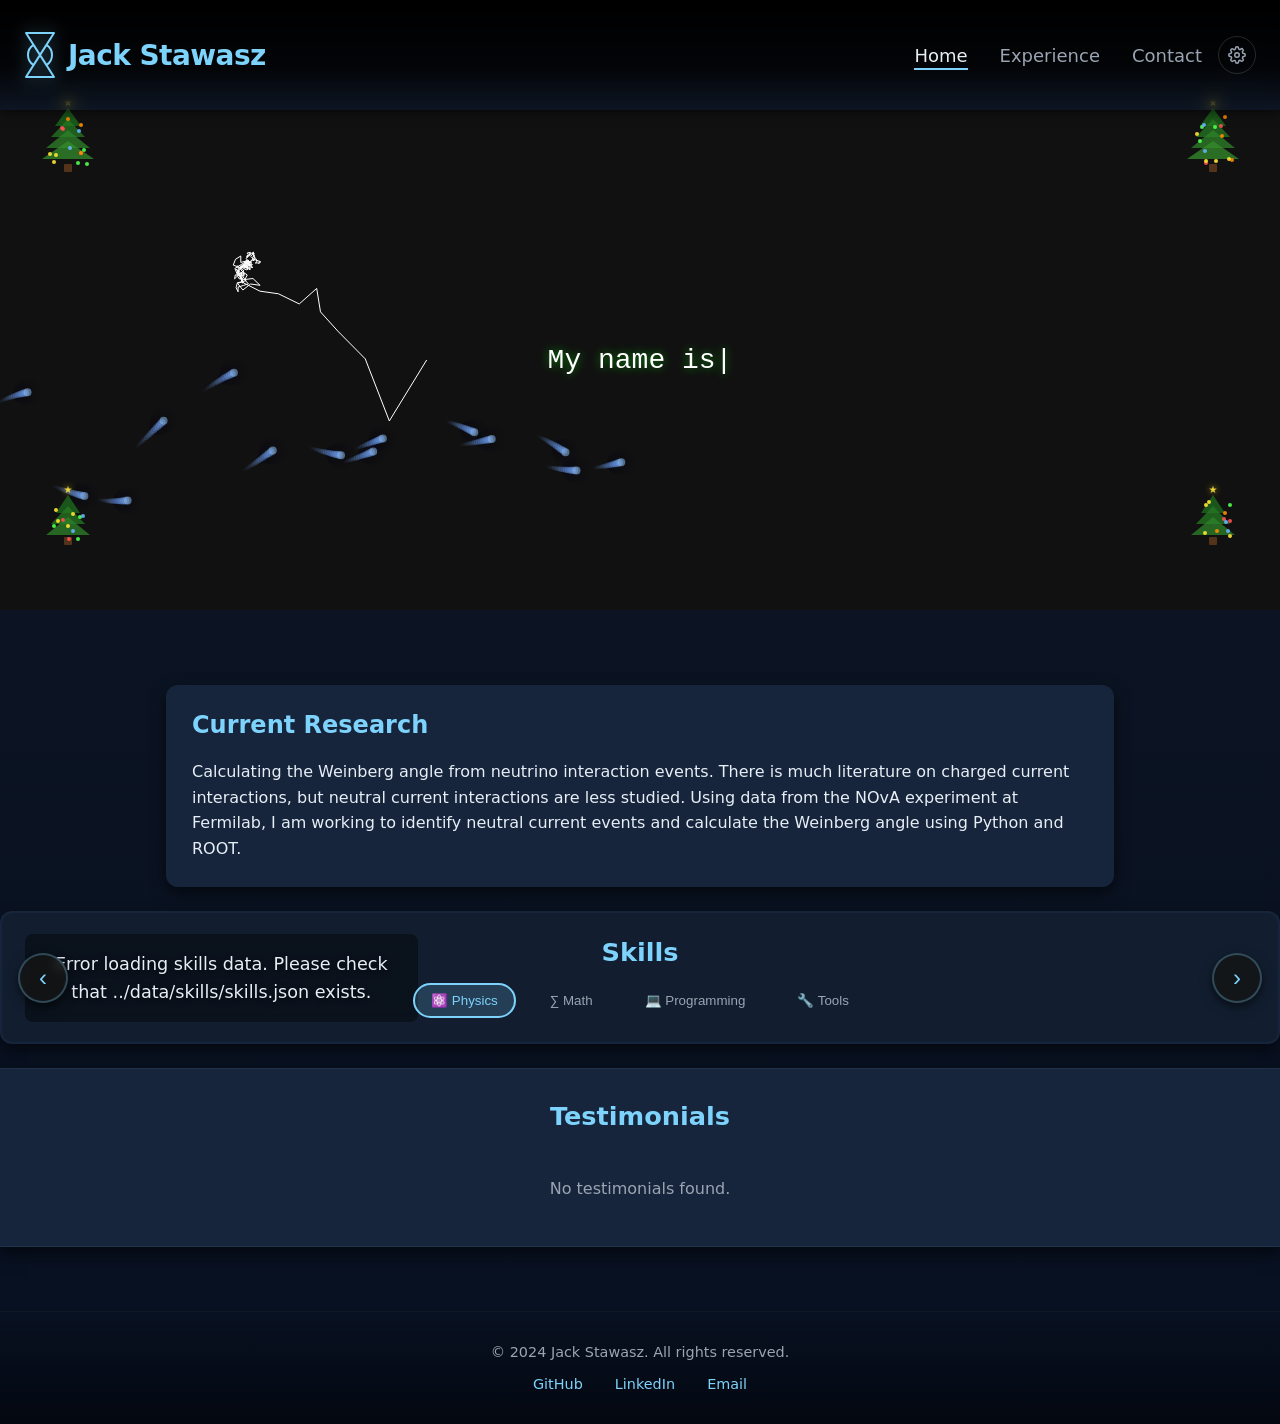
==== commit 3471967a: "Add course professors and textbooks Co-Authored-By: Claude Opus 5.5 <noreply@anthropic.com>" ====
--- a/index.html
+++ b/index.html
@@ -60,13 +60,20 @@
         <iframe id="popup-frame" src=""></iframe>
       </div>
     </div>
+
+    <div id="textbook-popup" class="popup hidden">
+      <div class="popup-content textbook-content" role="dialog" aria-modal="true" aria-labelledby="textbook-heading">
+        <button class="close" aria-label="Close">&times;</button>
+        <div id="textbook-body"></div>
+      </div>
+    </div>
   </main>
 
   <footer class="site-footer">
     <div class="footer-content">
       <p>&copy; 2024 Jack Stawasz. All rights reserved.</p>
       <div class="footer-links">
-        <a href="https://github.com/JackStawasz"                 target="_blank" rel="noopener noreferrer">GitHub</a>
+        <a href="https://github.com/jack-stawasz"                 target="_blank" rel="noopener noreferrer">GitHub</a>
         <a href="https://linkedin.com/in/jack-stawasz-785680297" target="_blank" rel="noopener noreferrer">LinkedIn</a>
         <a href="mailto:jackstawasz@live.com">Email</a>
       </div>
--- a/sidebar.css
+++ b/sidebar.css
@@ -2,7 +2,7 @@
   position: fixed;
   top: 0;
   bottom: 0;
-  width: 104px;
+  width: 135px;
   overflow: visible;
   pointer-events: none;
   z-index: 5;
@@ -16,7 +16,7 @@
 }
 
 @media (min-width: 1600px) {
-  .seasonal-sidebar { width: 143px; }
+  .seasonal-sidebar { width: 186px; }
 }
 
 .season-snow .snowflake {
--- a/settings.css
+++ b/settings.css
@@ -88,8 +88,7 @@
   display: flex;
   align-items: center;
   justify-content: space-between;
-  padding: 1.1rem 1.25rem 0.9rem;
-  border-bottom: 1px solid var(--border);
+  padding: 1.1rem 1.25rem 0.6rem;
 }
 
 .settings-panel-header h3 {
@@ -120,11 +119,8 @@
 
 /* ── Section groups ─────────────────────────────────────────── */
 .settings-group {
-  padding: 1rem 1.25rem;
-  border-bottom: 1px solid var(--border);
-}
-
-.settings-group:last-child { border-bottom: none; }
+  padding: 0.7rem 1.25rem;
+}
 
 .settings-label {
   display: block;
@@ -133,7 +129,7 @@
   color: var(--muted);
   letter-spacing: 0.08em;
   text-transform: uppercase;
-  margin-bottom: 0.65rem;
+  margin-bottom: 0.55rem;
 }
 
 /* ── Theme dropdown ─────────────────────────────────────────── */
@@ -227,53 +223,56 @@
 }
 
 /* ── Font size ──────────────────────────────────────────────── */
-.settings-font-row {
+.settings-font-slider-row {
   display: flex;
   align-items: center;
   gap: 10px;
 }
 
-.settings-font-btn {
-  width: 34px;
-  height: 34px;
-  border-radius: 8px;
-  border: 1px solid var(--border-strong);
-  background: var(--glass);
-  color: var(--text);
-  font-size: 1rem;
+.settings-font-a-small {
+  font-size: 0.75rem;
+  color: var(--muted);
   font-weight: 700;
-  cursor: pointer;
-  display: flex;
-  align-items: center;
-  justify-content: center;
-  transition: border-color 0.2s ease, background 0.2s ease;
-  flex-shrink: 0;
-}
-
-.settings-font-btn:hover {
-  border-color: var(--accent);
-  background: var(--accent-dim);
-  color: var(--accent);
+  flex-shrink: 0;
+  line-height: 1;
+  user-select: none;
+}
+
+.settings-font-a-large {
+  font-size: 1.1rem;
+  color: var(--muted);
+  font-weight: 700;
+  flex-shrink: 0;
+  line-height: 1;
+  user-select: none;
+}
+
+.settings-font-slider-wrap {
+  flex: 1;
+  display: flex;
+  flex-direction: column;
+  gap: 2px;
 }
 
 .settings-font-val {
-  flex: 1;
   text-align: center;
-  font-size: 0.88rem;
-  color: var(--text);
+  font-size: 0.75rem;
+  color: var(--accent);
   font-weight: 600;
+  letter-spacing: 0.04em;
 }
 
 .settings-font-reset {
-  font-size: 0.72rem;
+  font-size: 0.7rem;
   color: var(--muted);
   background: transparent;
   border: 1px solid var(--border);
-  border-radius: 6px;
+  border-radius: 5px;
   padding: 3px 8px;
   cursor: pointer;
   transition: border-color 0.2s ease, color 0.2s ease;
   font-family: inherit;
+  flex-shrink: 0;
 }
 
 .settings-font-reset:hover {
--- a/pages/experience.css
+++ b/pages/experience.css
@@ -530,6 +530,17 @@
   font-size: 0.94rem;
   line-height: 1.5;
   transition: background 0.15s;
+  display: flex;
+  justify-content: space-between;
+  align-items: baseline;
+  gap: 12px;
+}
+
+.course-list-semester {
+  flex-shrink: 0;
+  color: var(--muted, rgba(255,255,255,0.55));
+  font-size: 0.85rem;
+  white-space: nowrap;
 }
 
 .course-list-item:hover    { background: rgba(255,255,255,0.025); }
@@ -687,4 +698,95 @@
   .project-thumb, .course-thumb    { width: 56px; height: 56px; font-size: 0.88rem; }
   .exp-ctrl-btn                    { width: 38px; height: 38px; font-size: 1.1rem; }
   .exp-search                      { font-size: 0.9rem; height: 38px; }
-}+}
+
+/* Textbook popup: sizes to its content instead of the iframe popup's fixed height */
+.popup-content.textbook-content {
+  height: auto;
+  max-height: 85vh;
+  width: min(640px, calc(100% - 32px));
+  overflow-y: auto;
+  padding: 0 1.4rem 1.4rem;
+}
+
+.textbook-content .close {
+  position: sticky;
+  top: 0;
+  margin-right: -0.8rem;
+}
+
+.textbook-heading {
+  margin: -0.4rem 0 1rem;
+  font-size: 1.05rem;
+  color: var(--accent);
+}
+
+.textbook-item {
+  display: flex;
+  gap: 1.1rem;
+  align-items: flex-start;
+}
+
+.textbook-item + .textbook-item {
+  margin-top: 1.2rem;
+  padding-top: 1.2rem;
+  border-top: 1px solid var(--border);
+}
+
+.textbook-cover {
+  width: 120px;
+  flex-shrink: 0;
+  border-radius: 4px;
+  box-shadow: 0 4px 14px var(--shadow);
+}
+
+.textbook-info {
+  min-width: 0;
+}
+
+.textbook-title {
+  margin: 0 0 0.25rem;
+  font-size: 1rem;
+  color: var(--text);
+}
+
+.textbook-authors {
+  margin: 0 0 0.7rem;
+  font-size: 0.85rem;
+  color: var(--muted);
+}
+
+.textbook-citation {
+  margin: 0 0 0.4rem;
+  padding: 0.6rem 0.75rem;
+  font-size: 0.85rem;
+  line-height: 1.5;
+  color: var(--text-soft);
+  background: var(--glass);
+  border-left: 2px solid var(--accent-border);
+  border-radius: 4px;
+  /* APA hanging indent */
+  padding-left: calc(0.75rem + 1.5em);
+  text-indent: -1.5em;
+}
+
+.textbook-isbn {
+  margin: 0 0 0.8rem;
+  font-size: 0.75rem;
+  color: var(--muted);
+}
+
+.textbook-links {
+  justify-content: flex-start;
+  margin-left: 0;
+}
+
+.textbook-links button.project-link {
+  font-family: inherit;
+  cursor: pointer;
+}
+
+@media (max-width: 520px) {
+  .textbook-item { flex-direction: column; align-items: center; }
+  .textbook-cover { width: 140px; }
+}
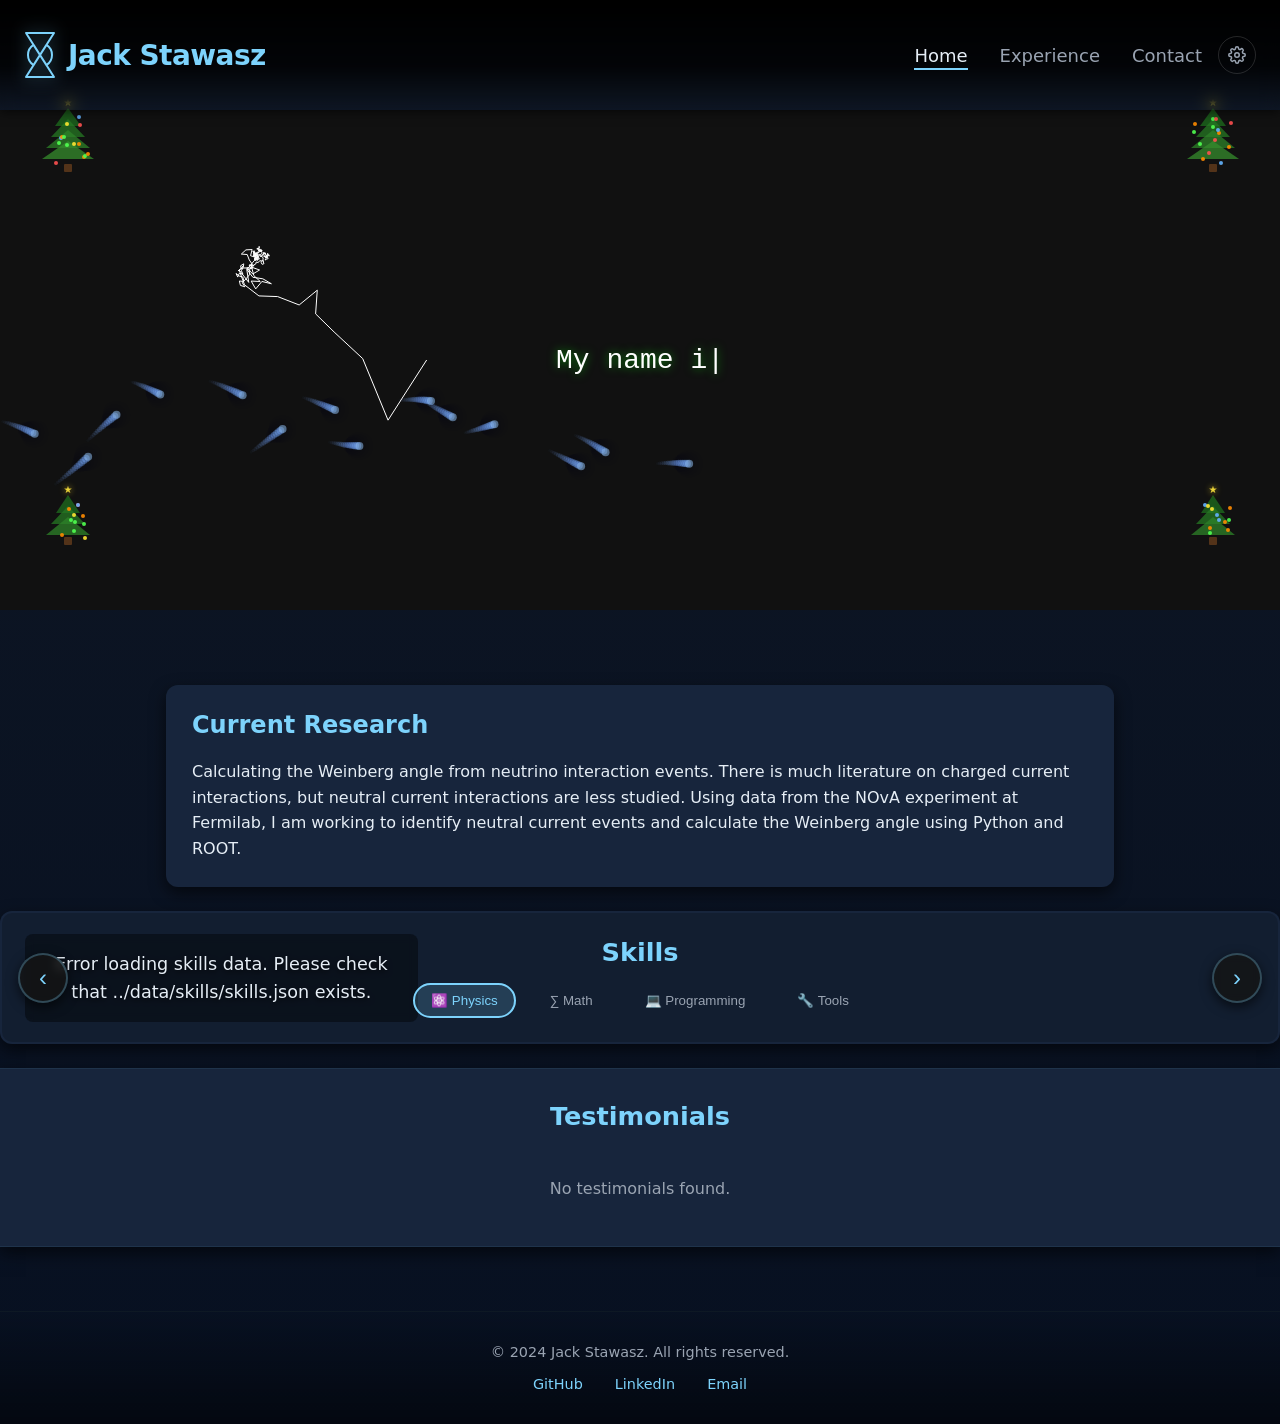
==== commit d2f2f9a4: "Update GitHub links and course list" ====
--- a/index.html
+++ b/index.html
@@ -60,13 +60,6 @@
         <iframe id="popup-frame" src=""></iframe>
       </div>
     </div>
-
-    <div id="textbook-popup" class="popup hidden">
-      <div class="popup-content textbook-content" role="dialog" aria-modal="true" aria-labelledby="textbook-heading">
-        <button class="close" aria-label="Close">&times;</button>
-        <div id="textbook-body"></div>
-      </div>
-    </div>
   </main>
 
   <footer class="site-footer">
--- a/pages/experience.css
+++ b/pages/experience.css
@@ -698,95 +698,4 @@
   .project-thumb, .course-thumb    { width: 56px; height: 56px; font-size: 0.88rem; }
   .exp-ctrl-btn                    { width: 38px; height: 38px; font-size: 1.1rem; }
   .exp-search                      { font-size: 0.9rem; height: 38px; }
-}
-
-/* Textbook popup: sizes to its content instead of the iframe popup's fixed height */
-.popup-content.textbook-content {
-  height: auto;
-  max-height: 85vh;
-  width: min(640px, calc(100% - 32px));
-  overflow-y: auto;
-  padding: 0 1.4rem 1.4rem;
-}
-
-.textbook-content .close {
-  position: sticky;
-  top: 0;
-  margin-right: -0.8rem;
-}
-
-.textbook-heading {
-  margin: -0.4rem 0 1rem;
-  font-size: 1.05rem;
-  color: var(--accent);
-}
-
-.textbook-item {
-  display: flex;
-  gap: 1.1rem;
-  align-items: flex-start;
-}
-
-.textbook-item + .textbook-item {
-  margin-top: 1.2rem;
-  padding-top: 1.2rem;
-  border-top: 1px solid var(--border);
-}
-
-.textbook-cover {
-  width: 120px;
-  flex-shrink: 0;
-  border-radius: 4px;
-  box-shadow: 0 4px 14px var(--shadow);
-}
-
-.textbook-info {
-  min-width: 0;
-}
-
-.textbook-title {
-  margin: 0 0 0.25rem;
-  font-size: 1rem;
-  color: var(--text);
-}
-
-.textbook-authors {
-  margin: 0 0 0.7rem;
-  font-size: 0.85rem;
-  color: var(--muted);
-}
-
-.textbook-citation {
-  margin: 0 0 0.4rem;
-  padding: 0.6rem 0.75rem;
-  font-size: 0.85rem;
-  line-height: 1.5;
-  color: var(--text-soft);
-  background: var(--glass);
-  border-left: 2px solid var(--accent-border);
-  border-radius: 4px;
-  /* APA hanging indent */
-  padding-left: calc(0.75rem + 1.5em);
-  text-indent: -1.5em;
-}
-
-.textbook-isbn {
-  margin: 0 0 0.8rem;
-  font-size: 0.75rem;
-  color: var(--muted);
-}
-
-.textbook-links {
-  justify-content: flex-start;
-  margin-left: 0;
-}
-
-.textbook-links button.project-link {
-  font-family: inherit;
-  cursor: pointer;
-}
-
-@media (max-width: 520px) {
-  .textbook-item { flex-direction: column; align-items: center; }
-  .textbook-cover { width: 140px; }
-}
+}
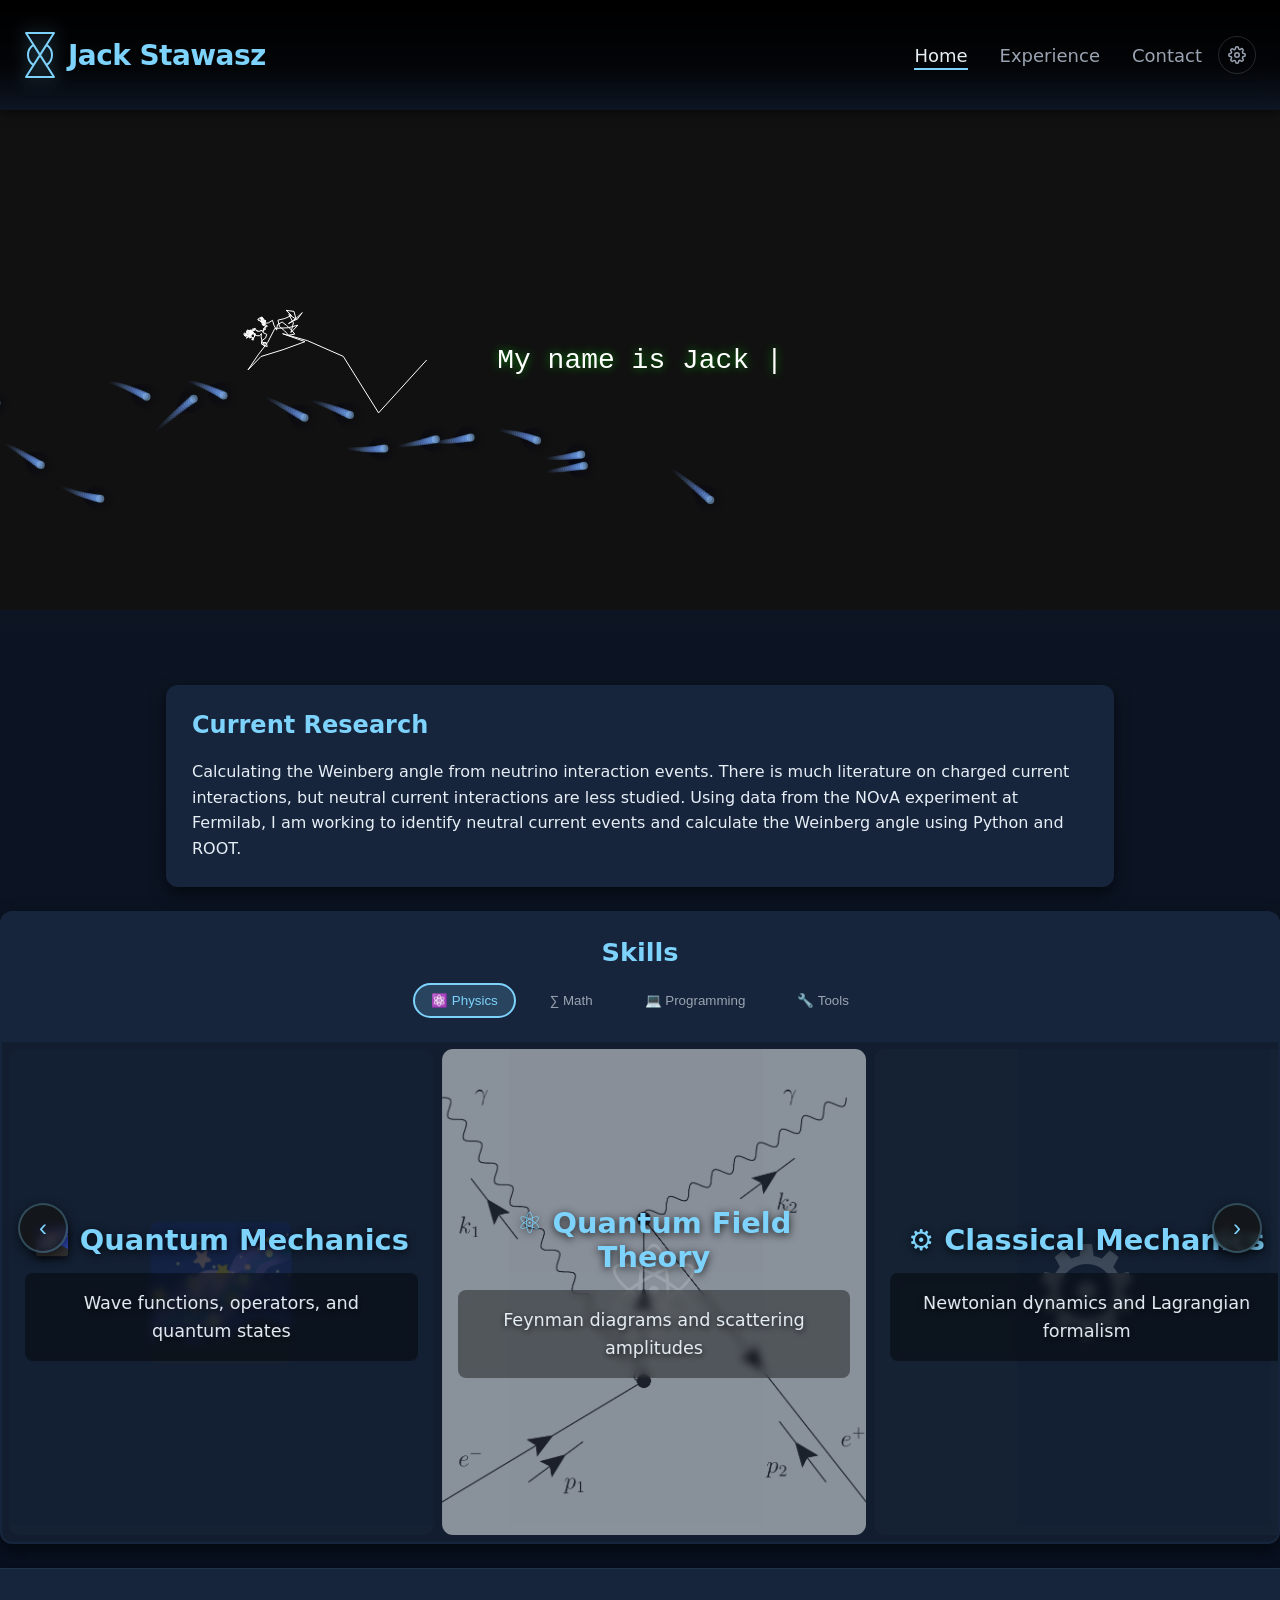
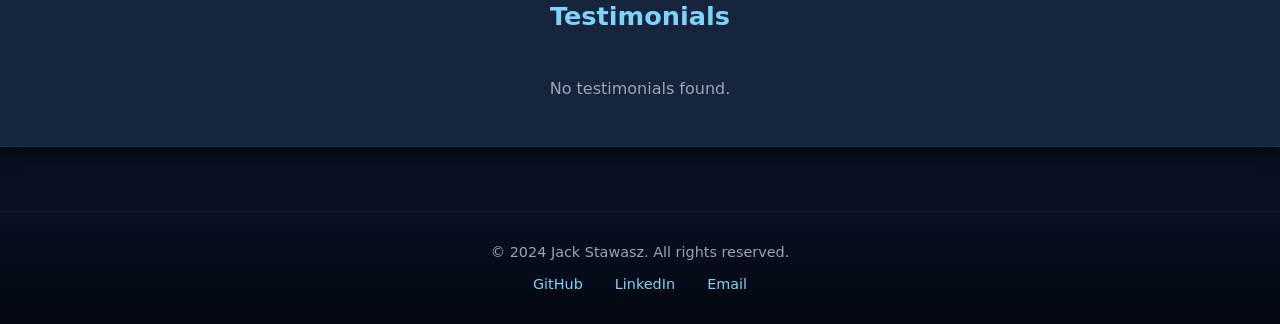
==== commit 12df0ea6: "Remove seasonal sidebar Co-Authored-By: Claude Opus 5.5 <noreply@anthropic.com>" ====
--- a/index.html
+++ b/index.html
@@ -13,7 +13,6 @@
   
   <!-- Styles -->
   <link rel="stylesheet" href="style.css">
-  <link rel="stylesheet" href="sidebar.css">
   <link rel="stylesheet" href="settings.css">
   <link rel="stylesheet" href="pages/home.css">
   <link rel="stylesheet" href="pages/experience.css">
@@ -60,6 +59,13 @@
         <iframe id="popup-frame" src=""></iframe>
       </div>
     </div>
+
+    <div id="textbook-popup" class="popup hidden">
+      <div class="popup-content textbook-content" role="dialog" aria-modal="true" aria-labelledby="textbook-heading">
+        <button class="close" aria-label="Close">&times;</button>
+        <div id="textbook-body"></div>
+      </div>
+    </div>
   </main>
 
   <footer class="site-footer">
@@ -75,9 +81,8 @@
 
   <script src="settings.js"></script>
   <script src="main.js"></script>
-  <script src="sidebar.js"></script>
   <script src="pages/home.js"></script>
   <script src="pages/experience.js"></script>
   <script src="pages/contact.js"></script>
 </body>
-</html>+</html>
--- a/pages/experience.css
+++ b/pages/experience.css
@@ -192,6 +192,21 @@
   min-width: 200px;
 }
 
+/* Hover opens a dropdown with a short fade (allspace I19); a click shows it at once, and closing is always immediate */
+.exp-dropdown.fade-in { animation: exp-drop-fade 100ms ease-out; }
+@keyframes exp-drop-fade { from { opacity: 0; } to { opacity: 1; } }
+@media (prefers-reduced-motion: reduce) { .exp-dropdown.fade-in { animation: none; } }
+
+/* Spans the gap under the button while its dropdown is open, so the pointer can cross without leaving the hover */
+.exp-dropdown-wrap:has(> .exp-dropdown:not([hidden]))::after {
+  content: '';
+  position: absolute;
+  top: 100%;
+  right: 0;
+  width: 300px;
+  height: 8px;
+}
+
 .exp-sort-drop   { min-width: 260px; }
 .exp-filter-drop { min-width: 300px; max-height: 420px; overflow-y: auto; }
 
@@ -698,4 +713,96 @@
   .project-thumb, .course-thumb    { width: 56px; height: 56px; font-size: 0.88rem; }
   .exp-ctrl-btn                    { width: 38px; height: 38px; font-size: 1.1rem; }
   .exp-search                      { font-size: 0.9rem; height: 38px; }
-}+}
+
+/* Textbook popup: sizes to its content instead of the iframe popup's fixed height */
+.popup-content.textbook-content {
+  height: auto;
+  max-height: 85vh;
+  width: min(640px, calc(100% - 32px));
+  overflow-y: auto;
+  padding: 0 1.4rem 1.4rem;
+}
+
+.textbook-content .close {
+  position: sticky;
+  top: 0;
+  margin-right: -0.8rem;
+}
+
+.textbook-heading {
+  margin: -0.4rem 0 1rem;
+  font-size: 1.05rem;
+  color: var(--accent);
+}
+
+.textbook-item {
+  display: flex;
+  gap: 1.1rem;
+  align-items: flex-start;
+}
+
+.textbook-item + .textbook-item {
+  margin-top: 1.2rem;
+  padding-top: 1.2rem;
+  border-top: 1px solid var(--border);
+}
+
+.textbook-cover {
+  width: 120px;
+  flex-shrink: 0;
+  border-radius: 4px;
+  box-shadow: 0 4px 14px var(--shadow);
+}
+
+.textbook-info {
+  min-width: 0;
+}
+
+.textbook-title {
+  margin: 0 0 0.25rem;
+  font-size: 1rem;
+  color: var(--text);
+}
+
+.textbook-authors {
+  margin: 0 0 0.7rem;
+  font-size: 0.85rem;
+  color: var(--muted);
+}
+
+.textbook-citation {
+  margin: 0 0 0.4rem;
+  padding: 0.6rem 0.75rem;
+  font-size: 0.85rem;
+  line-height: 1.5;
+  color: var(--text-soft);
+  background: var(--glass);
+  border-left: 2px solid var(--accent-border);
+  border-radius: 4px;
+  /* APA hanging indent */
+  padding-left: calc(0.75rem + 1.5em);
+  text-indent: -1.5em;
+}
+
+.textbook-isbn {
+  margin: 0 0 0.8rem;
+  font-size: 0.75rem;
+  color: var(--muted);
+}
+
+.textbook-links {
+  justify-content: flex-start;
+  margin-left: 0;
+}
+
+.textbook-links button.project-link {
+  font-family: inherit;
+  cursor: pointer;
+}
+
+@media (max-width: 520px) {
+  .textbook-item { flex-direction: column; align-items: center; }
+  .textbook-cover { width: 140px; }
+}
+
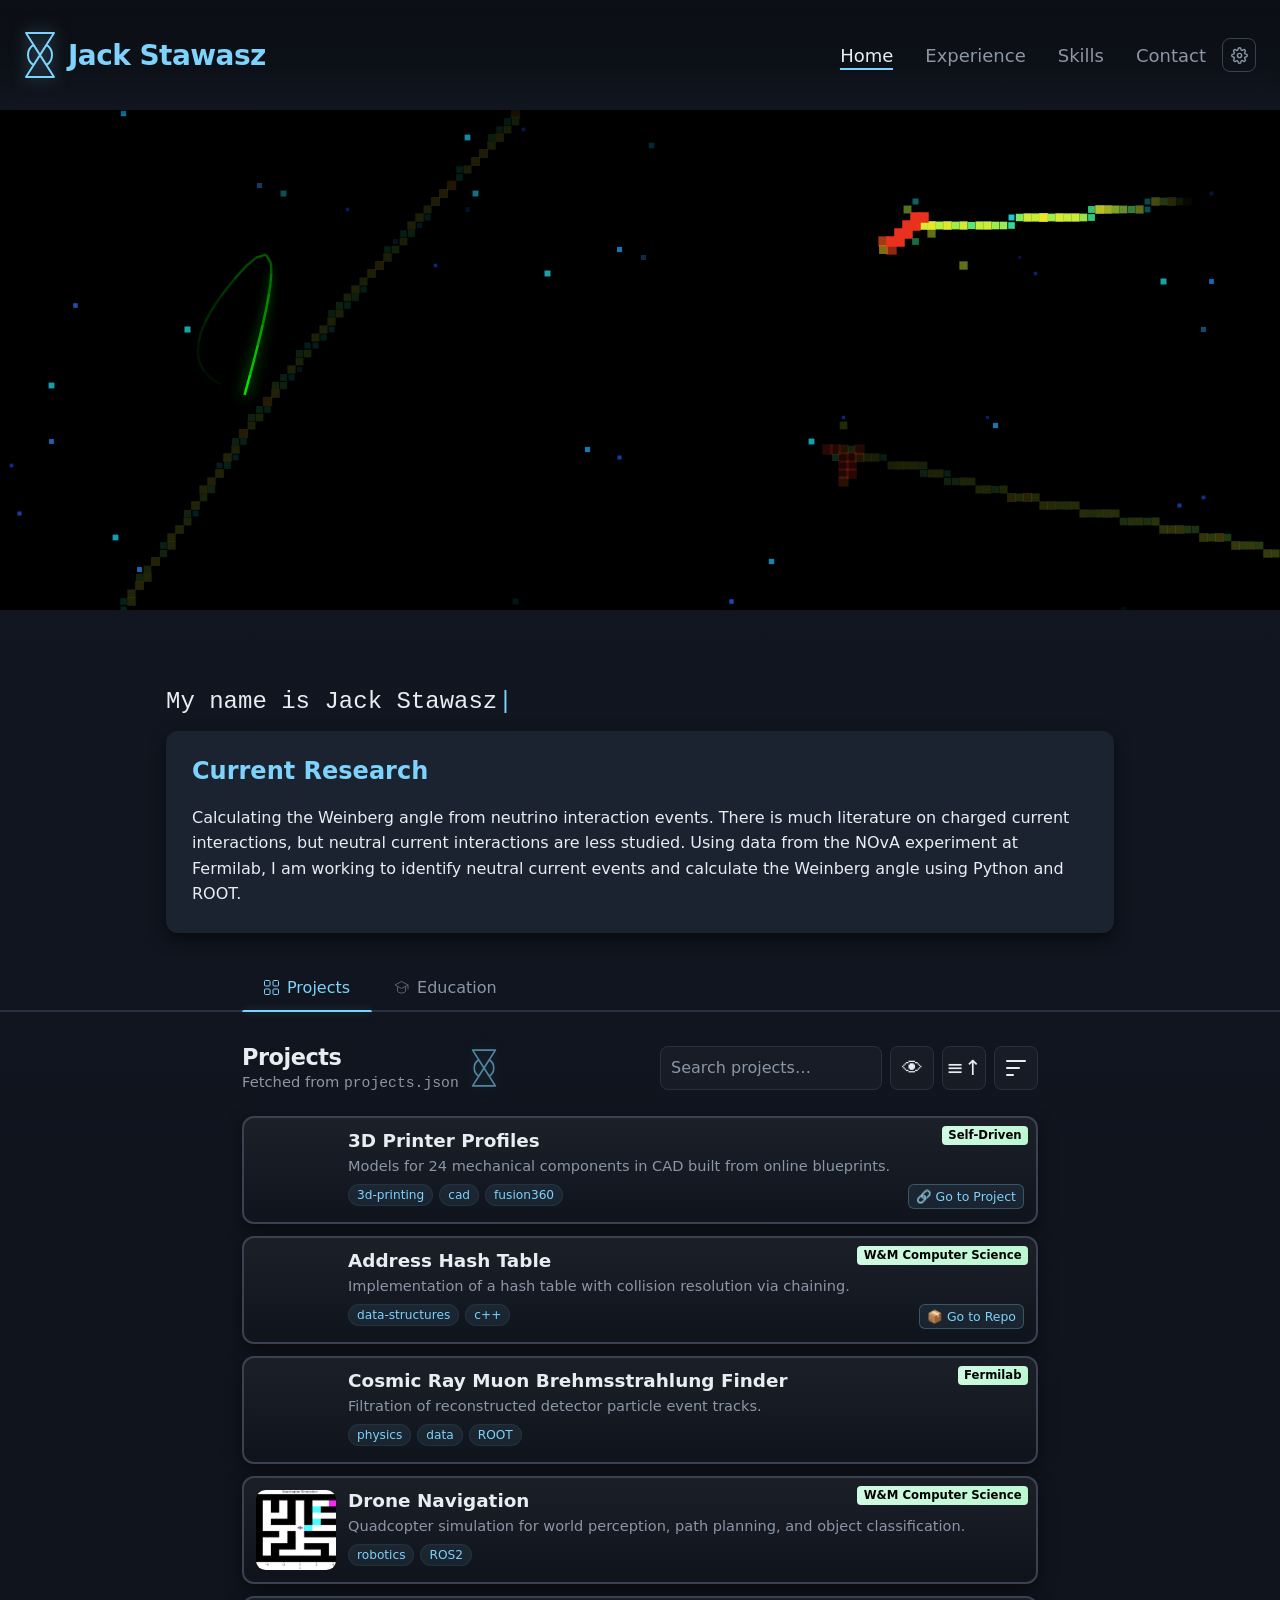
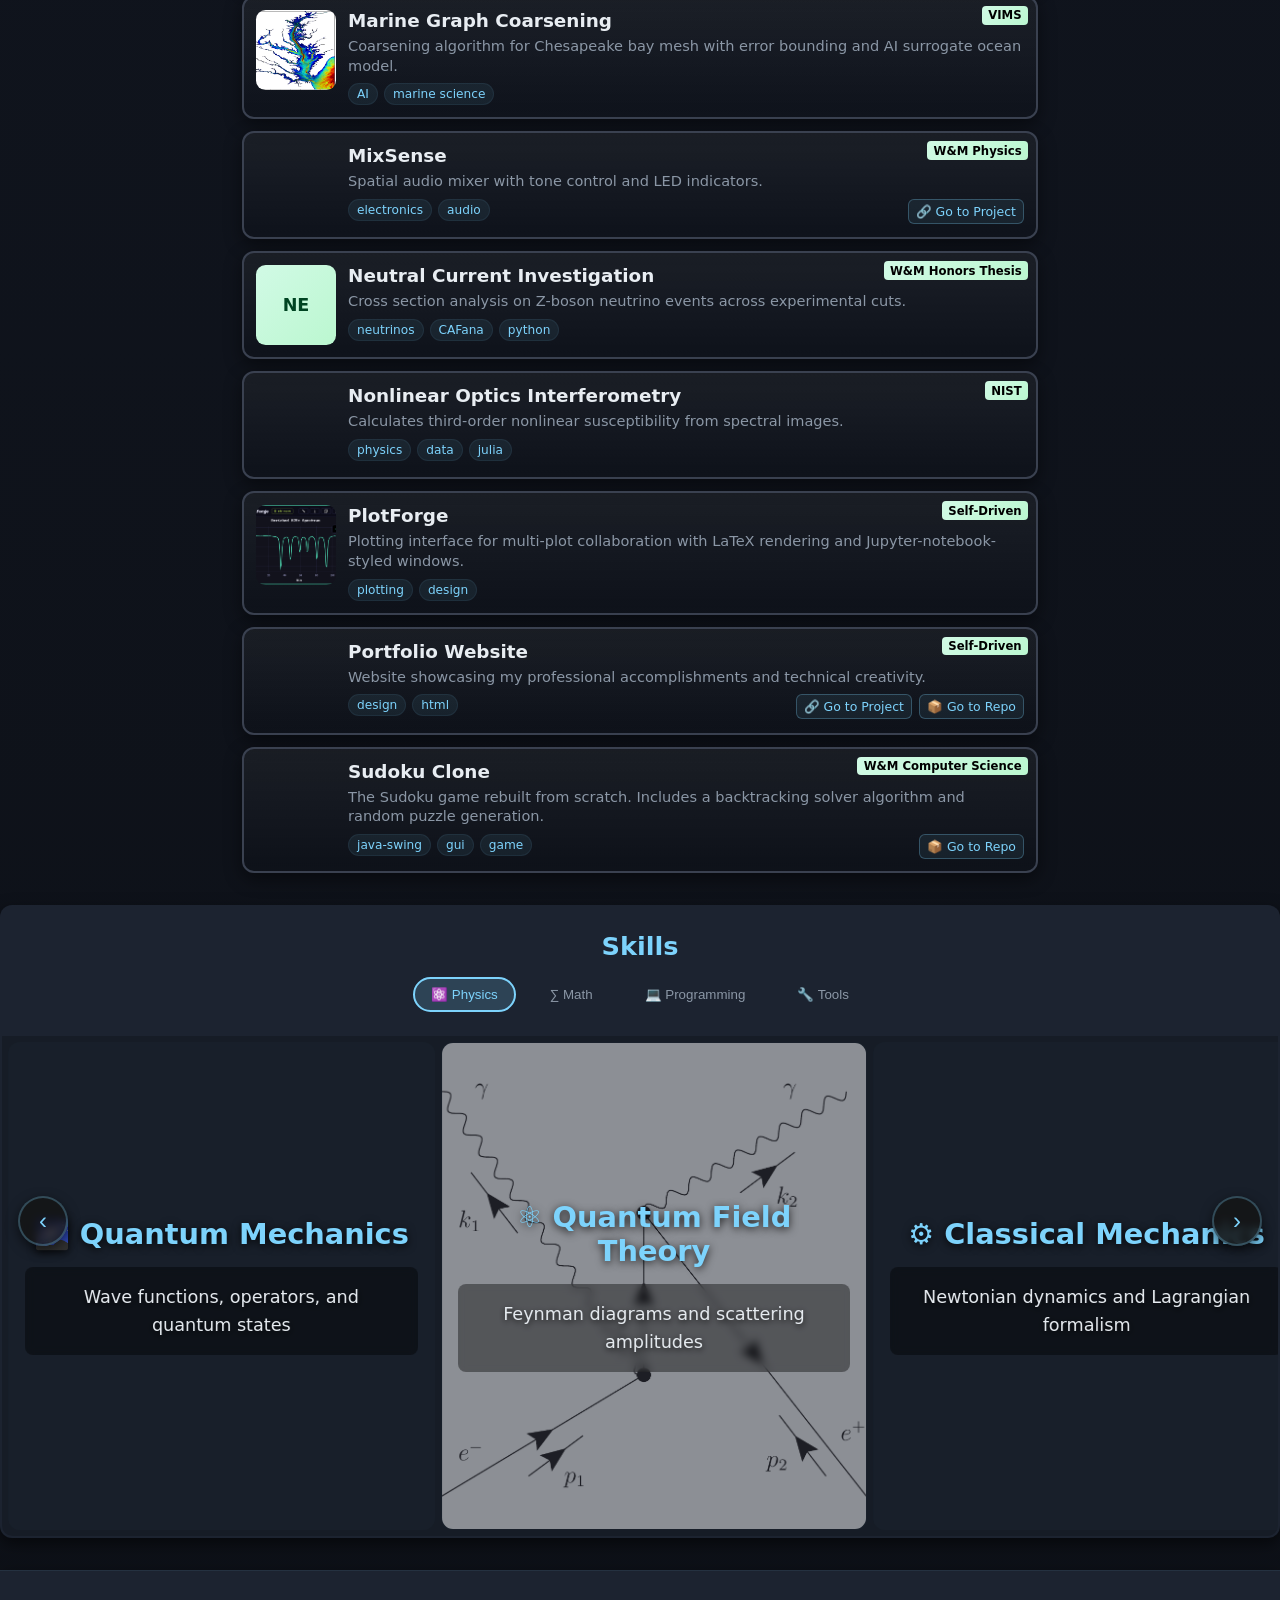
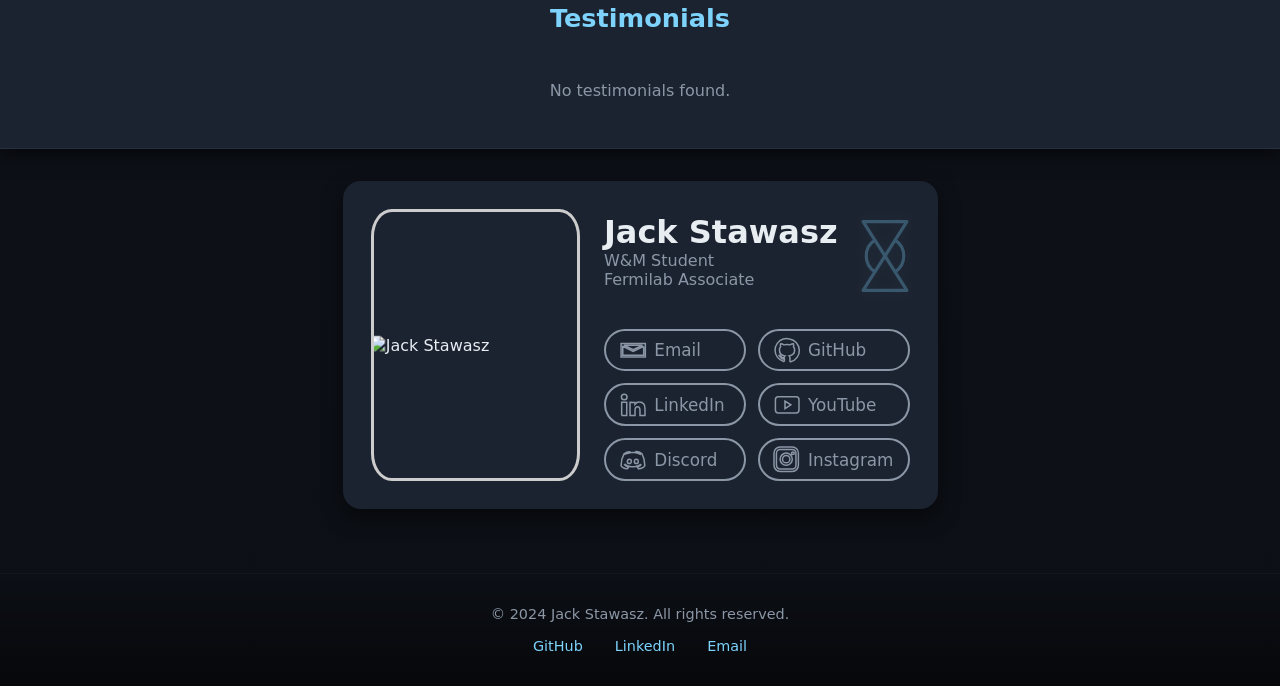
==== commit f66c7758: "Merge pages and add NOvA banner Home, Experience, Skills, Testimonials and Contact load as one scrol" ====
--- a/index.html
+++ b/index.html
@@ -39,18 +39,22 @@
         </div>
         <div class="nav-right">
           <ul class="nav-links">
-            <li><a href="#pages/home" class="active">Home</a></li>
-            <li><a href="#pages/experience">Experience</a></li>
-            <li><a href="#pages/contact">Contact</a></li>
+            <li><a href="#home" class="active">Home</a></li>
+            <li><a href="#experience">Experience</a></li>
+            <li><a href="#skills">Skills</a></li>
+            <li><a href="#contact">Contact</a></li>
           </ul>
         </div>
       </div>
     </nav>
 
+    <!-- Each section loads pages/<id>.html, in page order -->
     <main id="main-content">
-      <section id="home">Loading Home Page…</section>
-      <section id="experience" hidden>Loading Experience…</section>
-      <section id="contact"    hidden>Loading Contact…</section>
+      <section id="home"></section>
+      <section id="experience"></section>
+      <section id="skills"></section>
+      <section id="testimonials"></section>
+      <section id="contact"></section>
     </main>
 
     <div id="popup" class="popup hidden">
@@ -81,8 +85,9 @@
 
   <script src="settings.js"></script>
   <script src="main.js"></script>
+  <script src="pages/banner/nova-events.js"></script>
   <script src="pages/home.js"></script>
   <script src="pages/experience.js"></script>
   <script src="pages/contact.js"></script>
 </body>
-</html>
+</html>
--- a/style.css
+++ b/style.css
@@ -3,31 +3,42 @@
   font-family: var(--font);
 }
 
-[data-theme="dark"], :root {
-  --bg:             #0f1724;
-  --bg-deep:        #071021;
-  --card:           #0b1220;
-  --container:      #17253c;
-  --glass:          rgba(255, 255, 255, 0.03);
-  --border:         rgba(255, 255, 255, 0.07);
-  --border-strong:  rgba(255, 255, 255, 0.14);
+/*
+ * Color tokens, after All-Space's palettes. These :root values are the default ("Midnight") palette and the
+ * first-paint fallback; settings.js overwrites the base tokens from the chosen palette. Only the base tokens change
+ * per palette: every accent shade below is mixed from --accent, so a palette swap recolors every glow and ring.
+ */
+:root {
+  /* Base tokens (set per palette in settings.js) */
+  --bg:             #121722;
+  --bg-deep:        #0c0f15;
+  --card:           #0e1116;
+  --container:      #1c2330;
+  --border:         #283041;
+  --border-strong:  #3a4150;
   --accent:         #7dd3fc;
-  --accent-glow:    rgba(125, 211, 252, 0.5);
-  --accent-dim:     rgba(125, 211, 252, 0.08);
-  --accent-mid:     rgba(125, 211, 252, 0.18);
-  --accent-ring:    rgba(125, 211, 252, 0.25);
-  --accent-border:  rgba(125, 211, 252, 0.28);
-  --accent-hover:   rgba(125, 211, 252, 0.55);
-  --text:           #e6eef6;
-  --text-soft:      #ccd8e4;
-  --muted:          #9aa4b2;
-  --shadow:         rgba(2, 6, 23, 0.6);
-  --shadow-deep:    rgba(2, 6, 23, 0.9);
-  --overlay:        rgba(0, 0, 0, 0.6);
-  --tooltip-bg:     rgba(20, 20, 20, 0.95);
+  --accent-contrast:#06121c;
+  --text:           #e8edf2;
+  --muted:          #8b97a6;
+  --shadow:         rgba(0, 0, 0, 0.45);
+  --overlay:        rgba(0, 0, 0, 0.55);
+  color-scheme: dark;
+
+  /* Derived tokens */
+  --glass:          color-mix(in srgb, var(--text) 3%, transparent);
+  --text-soft:      color-mix(in srgb, var(--text) 80%, var(--muted));
+  --shadow-deep:    color-mix(in srgb, var(--shadow) 100%, black 40%);
+  --accent-glow:    color-mix(in srgb, var(--accent) 50%, transparent);
+  --accent-dim:     color-mix(in srgb, var(--accent) 8%, transparent);
+  --accent-mid:     color-mix(in srgb, var(--accent) 18%, transparent);
+  --accent-ring:    color-mix(in srgb, var(--accent) 25%, transparent);
+  --accent-border:  color-mix(in srgb, var(--accent) 28%, transparent);
+  --accent-hover:   color-mix(in srgb, var(--accent) 55%, transparent);
+  --tooltip-bg:     color-mix(in srgb, var(--card) 95%, transparent);
   --badge-bg:       linear-gradient(135deg, #d1fae5, #bbf7d0);
   --badge-text:     #000;
-  --navbar-bg:      linear-gradient(180deg, #000 0%, rgba(0,0,0,0.8) 60%, transparent 100%);
+  --navbar-bg:      linear-gradient(180deg, var(--bg-deep) 0%, color-mix(in srgb, var(--bg-deep) 80%, transparent) 60%,
+                    transparent 100%);
 }
 
 * {
@@ -54,12 +65,15 @@
   width: 100%;
 }
 
-*[title]:not([title=""]):not(iframe):not(svg) {
+/* The site's own tooltip reads data-tip; main.js moves an element's title there on first hover, so the browser's
+   tooltip never doubles it */
+*[title]:not([title=""]):not(iframe):not(svg),
+[data-tip]:not([data-tip=""]) {
   position: relative;
 }
 
-*[title]:not([title=""]):not(iframe):not(svg):hover::after {
-  content: attr(title);
+[data-tip]:not([data-tip=""]):hover::after {
+  content: attr(data-tip);
   position: absolute;
   bottom: 100%;
   left: 50%;
@@ -77,7 +91,7 @@
   margin-bottom: 6px;
 }
 
-*[title]:not([title=""]):not(iframe):not(svg):hover::before {
+[data-tip]:not([data-tip=""]):hover::before {
   content: "";
   position: absolute;
   bottom: 100%;
@@ -162,8 +176,8 @@
   z-index: 10000;
   transition: opacity 0.3s ease, width 0.2s ease, height 0.2s ease, border-width 0.2s ease;
   box-shadow: 0 0 10px var(--accent-glow),
-              0 0 20px rgba(125, 211, 252, 0.3),
-              inset 0 0 10px rgba(125, 211, 252, 0.2);
+              0 0 20px color-mix(in srgb, var(--accent) 30%, transparent),
+              inset 0 0 10px color-mix(in srgb, var(--accent) 20%, transparent);
   opacity: 0;
   transform: translate(-50%, -50%);
 }
@@ -172,9 +186,9 @@
   width: 28px;
   height: 28px;
   border-width: 3px;
-  box-shadow: 0 0 15px rgba(125, 211, 252, 0.7),
-              0 0 30px rgba(125, 211, 252, 0.4),
-              inset 0 0 15px rgba(125, 211, 252, 0.3);
+  box-shadow: 0 0 15px color-mix(in srgb, var(--accent) 70%, transparent),
+              0 0 30px color-mix(in srgb, var(--accent) 40%, transparent),
+              inset 0 0 15px color-mix(in srgb, var(--accent) 30%, transparent);
 }
 
 .custom-cursor.active   { opacity: 1; }
@@ -182,9 +196,9 @@
 .custom-cursor.clicking {
   width: 28px;
   height: 28px;
-  box-shadow: 0 0 20px rgba(125, 211, 252, 0.8),
-              0 0 40px rgba(125, 211, 252, 0.5),
-              inset 0 0 15px rgba(125, 211, 252, 0.4);
+  box-shadow: 0 0 20px color-mix(in srgb, var(--accent) 80%, transparent),
+              0 0 40px color-mix(in srgb, var(--accent) 50%, transparent),
+              inset 0 0 15px color-mix(in srgb, var(--accent) 40%, transparent);
 }
 
 .custom-cursor-dot {
@@ -210,7 +224,10 @@
 }
 
 @keyframes rippleExpand {
-  0%   { width: 20px;  height: 20px;  opacity: 1; box-shadow: 0 0 10px rgba(125, 211, 252, 0.6); }
+  0% {
+    width: 20px;  height: 20px;  opacity: 1;
+    box-shadow: 0 0 10px color-mix(in srgb, var(--accent) 60%, transparent);
+  }
   100% { width: 100px; height: 100px; opacity: 0; box-shadow: 0 0 30px transparent; }
 }
 
@@ -326,16 +343,6 @@
 .nav-links a:hover::after,
 .nav-links a.active::after   { transform: scaleX(1); opacity: 1; }
 
-section {
-  transform: translateY(0);
-  transition: opacity 0.3s ease, transform 0.3s ease;
-}
-
-section.hidden {
-  opacity: 0;
-  transform: translateY(20px);
-}
-
 #main-content {
   width: 100%;
   max-width: 100%;
@@ -345,7 +352,11 @@
 #main-content > section {
   width: 100%;
   max-width: 100%;
-}
+  scroll-margin-top: var(--nav-h, 0px);
+}
+
+/* Room between sections, more than the contact card's tilted corner reaches (about 20 px) */
+#main-content > section + section { margin-top: 2rem; }
 
 .popup {
   position: fixed;
--- a/settings.css
+++ b/settings.css
@@ -1,414 +1,331 @@
-/* ── Gear Button ────────────────────────────────────────────── */
+/* ════════════════════════════════════════════════════════════
+   Site Settings  –  settings.css
+   After All-Space's settings dialog: flat surfaces, hairline rows, the accent only on what is active.
+════════════════════════════════════════════════════════════ */
+
+/* ── Gear button ────────────────────────────────────────────── */
 .settings-btn {
   display: flex;
   align-items: center;
   justify-content: center;
-  width: 38px;
-  height: 38px;
-  border-radius: 50%;
+  width: 34px;
+  height: 34px;
+  margin-left: 16px;
+  flex-shrink: 0;
+  border: 1px solid var(--border-strong);
+  border-radius: 8px;
   background: transparent;
-  border: 1.5px solid var(--border-strong);
-  color: var(--muted);
-  cursor: pointer;
-  margin-left: 16px;
-  transition: border-color 0.25s ease, color 0.25s ease, background 0.25s ease, transform 0.4s ease;
-  flex-shrink: 0;
-}
-
-.settings-btn:hover {
-  border-color: var(--accent);
-  color: var(--accent);
-  background: var(--accent-dim);
-}
-
+  color: var(--muted);
+  cursor: pointer;
+  transition: border-color 0.2s ease, color 0.2s ease, background 0.2s ease;
+}
+
+.settings-btn:hover,
 .settings-btn.open {
   border-color: var(--accent);
   color: var(--accent);
   background: var(--accent-dim);
-  box-shadow: 0 0 12px var(--accent-ring);
 }
 
 .settings-btn svg {
-  width: 18px;
-  height: 18px;
-  transition: transform 0.5s cubic-bezier(0.4,0,0.2,1);
-}
-
-.settings-btn.open svg { transform: rotate(90deg); }
-
-/* ── Overlay ────────────────────────────────────────────────── */
+  width: 17px;
+  height: 17px;
+}
+
+/* ── Backdrop and dialog ────────────────────────────────────── */
 .settings-overlay {
   position: fixed;
   inset: 0;
   z-index: 2000;
-  pointer-events: none;
+  display: flex;
+  align-items: center;
+  justify-content: center;
+  padding: 24px;
+  background: var(--overlay);
+  backdrop-filter: blur(4px);
   opacity: 0;
-  transition: opacity 0.25s ease;
+  visibility: hidden;
+  transition: opacity 0.18s ease, visibility 0s linear 0.18s;
 }
 
 .settings-overlay.open {
   opacity: 1;
-  pointer-events: all;
-}
-
-.settings-backdrop {
-  position: absolute;
-  inset: 0;
-  background: rgba(0,0,0,0.3);
-  backdrop-filter: blur(0.5px);
-}
-
-/* ── Panel ──────────────────────────────────────────────────── */
-.settings-panel {
-  position: absolute;
-  top: 70px;
-  right: 24px;
-  width: 360px;
-  max-height: calc(100vh - 100px);
-  overflow-y: auto;
+  visibility: visible;
+  transition: opacity 0.18s ease;
+}
+
+.settings-dialog {
+  width: min(94vw, 520px);
+  max-height: min(86vh, 560px);
+  display: flex;
+  flex-direction: column;
+  overflow: hidden;
   background: var(--container);
   border: 1px solid var(--border-strong);
-  border-radius: 16px;
-  box-shadow: 0 16px 48px rgba(0,0,0,0.7), 0 0 0 1px var(--accent-dim);
-  transform: translateY(-12px) scale(0.97);
-  transition: transform 0.3s cubic-bezier(0.4,0,0.2,1), opacity 0.3s ease;
-  opacity: 0;
-}
-
-.settings-overlay.open .settings-panel {
-  transform: translateY(0) scale(1);
-  opacity: 1;
-}
-
-.settings-panel::-webkit-scrollbar { width: 4px; }
-.settings-panel::-webkit-scrollbar-thumb { background: var(--border-strong); border-radius: 2px; }
-
-/* ── Panel Header ───────────────────────────────────────────── */
-.settings-panel-header {
-  display: flex;
-  align-items: center;
-  justify-content: space-between;
-  padding: 1.1rem 1.25rem 0.6rem;
-}
-
-.settings-panel-header h3 {
+  border-radius: 14px;
+  box-shadow: 0 24px 80px var(--shadow);
+  transform: translateY(6px);
+  transition: transform 0.18s ease;
+}
+
+.settings-overlay.open .settings-dialog { transform: none; }
+
+.settings-header {
+  display: flex;
+  align-items: center;
+  padding: 16px 20px;
+  border-bottom: 1px solid var(--border);
+  background: var(--card);
+}
+
+.settings-title {
   margin: 0;
-  font-size: 0.95rem;
+  font-size: 1.15rem;
   font-weight: 700;
-  color: var(--accent);
-  letter-spacing: 0.06em;
-  text-transform: uppercase;
-}
-
-.settings-close-btn {
+  color: var(--text);
+}
+
+.settings-close {
+  margin-left: auto;
+  padding: 2px 7px;
+  border: 0;
+  border-radius: 6px;
   background: transparent;
-  border: none;
-  color: var(--muted);
-  font-size: 1.25rem;
-  cursor: pointer;
-  padding: 2px 6px;
-  border-radius: 6px;
-  transition: color 0.2s ease, background 0.2s ease;
-  line-height: 1;
-}
-
-.settings-close-btn:hover {
+  color: var(--muted);
+  font-size: 1rem;
+  line-height: 1.4;
+  cursor: pointer;
+}
+
+.settings-close:hover {
   color: var(--text);
   background: var(--glass);
 }
 
-/* ── Section groups ─────────────────────────────────────────── */
-.settings-group {
-  padding: 0.7rem 1.25rem;
-}
-
-.settings-label {
+.settings-content {
+  overflow-y: auto;
+  padding: 6px 22px 10px;
+}
+
+/* ── Rows ───────────────────────────────────────────────────── */
+.settings-row {
+  display: flex;
+  align-items: center;
+  justify-content: space-between;
+  flex-wrap: wrap;
+  gap: 12px 20px;
+  padding: 14px 0;
+  border-bottom: 1px solid var(--border);
+}
+
+.settings-row:last-child { border-bottom: none; }
+
+/* A narrow dialog drops the control below its label instead of squeezing the label */
+.settings-row-text { flex: 1 1 11rem; }
+
+.settings-row.stacked {
+  flex-direction: column;
+  flex-wrap: nowrap;
+  align-items: stretch;
+  gap: 12px;
+}
+
+.settings-row.stacked .settings-row-text { flex: none; }
+
+.settings-row-label {
+  font-size: 0.875rem;
+  font-weight: 600;
+  color: var(--text);
+}
+
+.settings-row-hint {
+  margin-top: 3px;
+  font-size: 0.78rem;
+  color: var(--muted);
+}
+
+.settings-button {
+  padding: 5px 11px;
+  border: 1px solid var(--border-strong);
+  border-radius: 7px;
+  background: var(--card);
+  color: var(--text);
+  font: inherit;
+  font-size: 0.8rem;
+  cursor: pointer;
+}
+
+.settings-button:hover:not(:disabled) {
+  border-color: var(--accent);
+  color: var(--accent);
+}
+
+.settings-button:disabled {
+  opacity: 0.45;
+  cursor: default;
+}
+
+/* ── Theme swatches ─────────────────────────────────────────── */
+.settings-swatches {
+  display: grid;
+  grid-template-columns: repeat(4, 1fr);
+  gap: 10px;
+}
+
+.settings-swatch {
+  display: flex;
+  flex-direction: column;
+  gap: 7px;
+  padding: 6px;
+  border: 1px solid var(--border);
+  border-radius: 10px;
+  background: transparent;
+  color: var(--muted);
+  font: inherit;
+  cursor: pointer;
+  transition: border-color 0.15s ease, color 0.15s ease;
+}
+
+.settings-swatch:hover { border-color: var(--border-strong); color: var(--text); }
+
+.settings-swatch.active {
+  border-color: var(--accent);
+  color: var(--accent);
+  box-shadow: 0 0 0 1px var(--accent);
+}
+
+/* The miniature keeps one shape at every width: everything inside is placed by percentage */
+.settings-swatch-preview {
+  position: relative;
   display: block;
-  font-size: 0.75rem;
+  aspect-ratio: 8 / 5;
+  border: 1px solid;
+  border-radius: 6px;
+  overflow: hidden;
+}
+
+.settings-swatch-card {
+  position: absolute;
+  left: 14%;
+  right: 14%;
+  top: 34%;
+  bottom: -1px;
+  border: 1px solid;
+  border-radius: 5px 5px 0 0;
+}
+
+.settings-swatch-accent {
+  position: absolute;
+  top: 22%;
+  left: 10%;
+  width: 11%;
+  aspect-ratio: 1;
+  border-radius: 50%;
+}
+
+.settings-swatch-line {
+  position: absolute;
+  top: 29%;
+  left: 28%;
+  right: 12%;
+  height: 9%;
+  border-radius: 999px;
+  opacity: 0.6;
+}
+
+.settings-swatch-label {
+  font-size: 0.78rem;
   font-weight: 600;
-  color: var(--muted);
-  letter-spacing: 0.08em;
-  text-transform: uppercase;
-  margin-bottom: 0.55rem;
-}
-
-/* ── Theme dropdown ─────────────────────────────────────────── */
-.settings-select {
-  width: 100%;
-  padding: 8px 12px;
-  border-radius: 8px;
-  border: 1px solid var(--border-strong);
-  background: var(--glass);
-  color: var(--text);
-  font-size: 0.9rem;
-  font-family: inherit;
-  cursor: pointer;
-  transition: border-color 0.2s ease, box-shadow 0.2s ease;
-  appearance: none;
-  background-image: url("data:image/svg+xml,%3Csvg xmlns='http://www.w3.org/2000/svg' width='12' height='8' viewBox='0 0 12 8'%3E%3Cpath d='M1 1l5 5 5-5' stroke='%239aa4b2' stroke-width='1.5' fill='none' stroke-linecap='round'/%3E%3C/svg%3E");
-  background-repeat: no-repeat;
-  background-position: right 12px center;
-  padding-right: 34px;
-}
-
-.settings-select option { background: var(--card); color: var(--text); }
-
-.settings-select:focus {
-  outline: none;
-  border-color: var(--accent);
-  box-shadow: 0 0 0 2px var(--accent-ring);
-}
-
-/* ── Date slider ────────────────────────────────────────────── */
-.settings-date-display {
-  font-size: 0.88rem;
-  color: var(--accent);
   text-align: center;
-  margin-bottom: 0.5rem;
-  font-weight: 500;
-  letter-spacing: 0.02em;
+}
+
+@media (max-width: 480px) {
+  .settings-swatches { grid-template-columns: repeat(2, 1fr); }
+}
+
+/* ── Text size slider ───────────────────────────────────────── */
+.settings-font {
+  display: flex;
+  align-items: center;
+  gap: 10px;
+  flex-shrink: 0;
+}
+
+.settings-font-val {
+  min-width: 3.2em;
+  text-align: right;
+  font-size: 0.8rem;
+  font-variant-numeric: tabular-nums;
+  color: var(--muted);
 }
 
 .settings-slider {
-  width: 100%;
   -webkit-appearance: none;
   appearance: none;
+  width: 140px;
   height: 4px;
   border-radius: 2px;
+  background: linear-gradient(to right, var(--accent) var(--slider-pct, 50%),
+    var(--border-strong) var(--slider-pct, 50%));
   outline: none;
   cursor: pointer;
-  background: linear-gradient(
-    to right,
-    var(--accent-mid) 0%,
-    var(--accent-mid) var(--slider-pct, 0%),
-    rgba(255,255,255,0.1) var(--slider-pct, 0%),
-    rgba(255,255,255,0.1) 100%
-  );
-  margin-bottom: 0.4rem;
 }
 
 .settings-slider::-webkit-slider-thumb {
   -webkit-appearance: none;
-  width: 16px;
-  height: 16px;
+  width: 14px;
+  height: 14px;
   border-radius: 50%;
   background: var(--accent);
-  cursor: pointer;
-  box-shadow: 0 0 8px var(--accent-ring);
-  transition: transform 0.15s ease, box-shadow 0.15s ease;
-}
-
-.settings-slider::-webkit-slider-thumb:hover {
-  transform: scale(1.25);
-  box-shadow: 0 0 14px var(--accent-ring);
+  border: 2px solid var(--container);
+  box-shadow: 0 0 0 1px var(--accent);
 }
 
 .settings-slider::-moz-range-thumb {
-  width: 16px;
-  height: 16px;
+  width: 12px;
+  height: 12px;
   border-radius: 50%;
   background: var(--accent);
-  cursor: pointer;
-  border: none;
-  box-shadow: 0 0 8px var(--accent-ring);
-}
-
-.date-slider-ticks {
-  display: flex;
-  justify-content: space-between;
-  font-size: 0.68rem;
-  color: var(--muted);
-  letter-spacing: 0.02em;
-  padding: 0 1px;
-}
-
-/* ── Font size ──────────────────────────────────────────────── */
-.settings-font-slider-row {
-  display: flex;
-  align-items: center;
-  gap: 10px;
-}
-
-.settings-font-a-small {
-  font-size: 0.75rem;
-  color: var(--muted);
-  font-weight: 700;
-  flex-shrink: 0;
-  line-height: 1;
-  user-select: none;
-}
-
-.settings-font-a-large {
-  font-size: 1.1rem;
-  color: var(--muted);
-  font-weight: 700;
-  flex-shrink: 0;
-  line-height: 1;
-  user-select: none;
-}
-
-.settings-font-slider-wrap {
-  flex: 1;
-  display: flex;
-  flex-direction: column;
-  gap: 2px;
-}
-
-.settings-font-val {
-  text-align: center;
-  font-size: 0.75rem;
-  color: var(--accent);
-  font-weight: 600;
-  letter-spacing: 0.04em;
-}
-
-.settings-font-reset {
-  font-size: 0.7rem;
-  color: var(--muted);
-  background: transparent;
-  border: 1px solid var(--border);
-  border-radius: 5px;
-  padding: 3px 8px;
-  cursor: pointer;
-  transition: border-color 0.2s ease, color 0.2s ease;
-  font-family: inherit;
-  flex-shrink: 0;
-}
-
-.settings-font-reset:hover {
-  border-color: var(--accent);
-  color: var(--accent);
-}
-
-/* ── Date today button ──────────────────────────────────────── */
-.settings-date-header {
-  display: flex;
-  align-items: center;
-  justify-content: space-between;
-  margin-bottom: 0.65rem;
-}
-
-.settings-today-btn {
-  font-size: 0.7rem;
-  font-weight: 600;
-  color: var(--accent);
-  background: var(--accent-dim);
-  border: 1px solid var(--accent-border);
-  border-radius: 5px;
-  padding: 2px 8px;
-  cursor: pointer;
-  font-family: inherit;
-  transition: background 0.2s ease, border-color 0.2s ease;
-  letter-spacing: 0.04em;
-}
-
-.settings-today-btn:hover {
-  background: var(--accent-mid);
-  border-color: var(--accent);
-}
-
-/* ── 7-Segment Clock ────────────────────────────────────────── */
-.seg-clock-box {
-  display: flex;
-  align-items: center;
-  justify-content: center;
-  background: rgba(0,0,0,0.35);
-  border: 1px solid var(--border-strong);
-  border-radius: 10px;
-  padding: 10px 16px;
-  margin-top: 6px;
-  gap: 0;
-}
-
-.seg-clock {
-  display: flex;
-  align-items: center;
-  justify-content: center;
-  gap: 3px;
-  font-family: 'Courier New', monospace;
-}
-
-.seg-digit {
-  position: relative;
-  width: 22px;
-  height: 38px;
-  flex-shrink: 0;
-}
-
-.seg-digit svg {
-  width: 100%;
-  height: 100%;
-}
-
-.seg-sep {
-  display: flex;
-  flex-direction: column;
-  gap: 6px;
-  margin: 0 2px;
-  padding-bottom: 2px;
-  align-self: center;
-}
-
-.seg-sep-dot {
-  width: 4px;
-  height: 4px;
-  border-radius: 50%;
-  background: var(--accent);
-  box-shadow: 0 0 6px var(--accent-ring);
-  animation: segBlink 1s step-end infinite;
-}
-
-@keyframes segBlink {
-  0%, 100% { opacity: 1; }
-  50%       { opacity: 0.15; }
-}
-
-.seg-ampm {
-  font-size: 0.65rem;
-  color: var(--accent);
-  font-weight: 700;
-  letter-spacing: 0.05em;
-  align-self: flex-end;
-  padding-bottom: 4px;
-  margin-left: 4px;
-  opacity: 0.8;
-}
-
-/* ── Animation toggle ───────────────────────────────────────── */
-.settings-toggle-row {
-  display: flex;
-  align-items: center;
-  justify-content: space-between;
-  gap: 12px;
-}
-
-.settings-toggle-label {
-  font-size: 0.88rem;
-  color: var(--text);
-}
-
+  border: 2px solid var(--container);
+}
+
+.settings-slider:focus-visible { outline: 2px solid var(--accent-ring); outline-offset: 4px; }
+
+/* ── Toggle switch (All-Space's) ────────────────────────────── */
 .settings-toggle {
   position: relative;
-  width: 46px;
-  height: 26px;
   flex-shrink: 0;
+  width: 34px;
+  height: 19px;
 }
 
 .settings-toggle input {
+  position: absolute;
   opacity: 0;
   width: 0;
   height: 0;
-  position: absolute;
 }
 
 .settings-toggle-track {
   position: absolute;
   inset: 0;
-  border-radius: 13px;
-  background: rgba(255,255,255,0.1);
+  border-radius: 19px;
+  background: var(--card);
   border: 1px solid var(--border-strong);
   cursor: pointer;
-  transition: background 0.25s ease, border-color 0.25s ease;
+  transition: background 0.18s, border-color 0.18s;
+}
+
+.settings-toggle-track::before {
+  content: '';
+  position: absolute;
+  left: 2px;
+  top: 2px;
+  width: 13px;
+  height: 13px;
+  border-radius: 50%;
+  background: var(--muted);
+  transition: transform 0.18s, background 0.18s;
 }
 
 .settings-toggle input:checked + .settings-toggle-track {
@@ -416,32 +333,32 @@
   border-color: var(--accent);
 }
 
-.settings-toggle-track::after {
-  content: '';
-  position: absolute;
-  top: 3px;
-  left: 3px;
-  width: 18px;
-  height: 18px;
-  border-radius: 50%;
-  background: var(--muted);
-  transition: transform 0.25s cubic-bezier(0.4,0,0.2,1), background 0.25s ease;
-}
-
-.settings-toggle input:checked + .settings-toggle-track::after {
-  transform: translateX(20px);
+.settings-toggle input:checked + .settings-toggle-track::before {
+  transform: translateX(15px);
   background: var(--accent);
-  box-shadow: 0 0 8px var(--accent-ring);
-}
-
-/* ── No-animation override ──────────────────────────────────── */
-body.no-animations .seasonal-sidebar * {
-  animation: none !important;
-  transition: none !important;
-}
-body.no-animations .seasonal-sidebar { opacity: 0.3; }
-
+}
+
+.settings-toggle input:focus-visible + .settings-toggle-track {
+  outline: 2px solid var(--accent);
+  outline-offset: 2px;
+}
+
+/* Keyboard focus ring for the dialog's buttons */
+.settings-dialog button:focus-visible,
+.settings-btn:focus-visible {
+  outline: 2px solid var(--accent);
+  outline-offset: 2px;
+}
+
+/* ── Palette switch fade (added for 400 ms by settings.js) ──── */
+html.palette-swap *,
+html.palette-swap *::before,
+html.palette-swap *::after {
+  transition: background-color 0.3s ease, border-color 0.3s ease, color 0.3s ease, box-shadow 0.3s ease !important;
+}
+
+/* ── Animations off ─────────────────────────────────────────── */
 body.no-animations .exp-logo {
   transform: none !important;
   transition: none !important;
-}+}
--- a/pages/home.css
+++ b/pages/home.css
@@ -43,25 +43,26 @@
   height: 100%;
 }
 
-.overlay-text {
-  position: absolute;
-  left: 50%;
-  top: 50%;
-  transform: translate(-50%, -50%);
-  color: #fff;
-  font-size: clamp(18px, 4vw, 28px);
+/* The typed intro line leading into Current Research; its height is fixed so typing never shifts the page */
+.typed-intro {
+  margin: 0 0 -0.75rem;
+  min-height: 1.4em;
+  color: var(--text);
+  font-family: 'Courier New', 'Consolas', 'Monaco', monospace;
+  font-size: clamp(18px, 3vw, 24px);
   font-weight: 500;
+  line-height: 1.4;
   white-space: nowrap;
-  pointer-events: none;
-  z-index: 1;
-  text-shadow: 0 0 10px rgba(0, 255, 0, 0.5);
-  font-family: 'Courier New', 'Consolas', 'Monaco', monospace;
-}
-
-.overlay-text::after {
+}
+
+.typed-intro::after {
   content: '|';
+  margin-left: 1px;
+  color: var(--accent);
   animation: blink 1s infinite;
 }
+
+body.no-animations .typed-intro::after { animation: none; }
 
 @keyframes blink {
   0%, 50%   { opacity: 1; }
@@ -231,12 +232,13 @@
   box-sizing: border-box;
   border-radius: 12px;
   border: 1px solid transparent;
+  background: color-mix(in srgb, var(--accent) 2%, transparent);
   transition: border-color 0.3s ease, background 0.3s ease;
 }
 
 .skill-slide:hover {
   border-color: var(--accent-dim);
-  background: rgba(125,211,252,0.03);
+  background: color-mix(in srgb, var(--accent) 3%, transparent);
 }
 
 @media (min-width: 768px)  { .skill-slide { width: 50vw; } }
@@ -252,28 +254,10 @@
   object-position: center;
   z-index: 0;
   opacity: 0.5;
-  transition: all 0.3s ease;
+  transition: opacity 0.3s ease, transform 0.3s ease;
 }
 
 .skill-slide:hover .skill-image { opacity: 0.65; transform: scale(1.05); }
-
-.skill-icon-large {
-  position: absolute;
-  top: 0;
-  left: 0;
-  width: 100%;
-  height: 100%;
-  display: flex;
-  align-items: center;
-  justify-content: center;
-  font-size: 8rem;
-  background: var(--accent-dim);
-  z-index: 0;
-  opacity: 0.2;
-  transition: all 0.3s ease;
-}
-
-.skill-slide:hover .skill-icon-large { opacity: 0.3; transform: scale(1.1); }
 
 .skill-name {
   font-size: 1.8rem;
@@ -408,7 +392,8 @@
 .testimonial-card {
   flex-shrink: 0;
   width: clamp(260px, 32vw, 360px);
-  background: linear-gradient(160deg, rgba(255,255,255,0.06) 0%, rgba(255,255,255,0.02) 100%);
+  /* Opaque underneath, so the section's particles pass under the cards instead of showing through */
+  background: linear-gradient(160deg, rgba(255,255,255,0.06) 0%, rgba(255,255,255,0.02) 100%), var(--container);
   border: 1px solid var(--accent-dim);
   border-radius: 14px;
   padding: 1.4rem 1.5rem 1.25rem;
@@ -584,7 +569,7 @@
 
 .testimonials-scrubber::-webkit-slider-thumb:hover {
   transform: scale(1.3);
-  box-shadow: 0 0 14px rgba(125,211,252,0.7);
+  box-shadow: 0 0 14px color-mix(in srgb, var(--accent) 70%, transparent);
 }
 
 .testimonials-scrubber::-moz-range-thumb {
--- a/pages/contact.css
+++ b/pages/contact.css
@@ -11,25 +11,27 @@
   box-shadow: 0 8px 20px var(--overlay);
   margin: auto;
   position: relative;
-}
+  transition: transform 0.45s ease-out;
+  will-change: transform;
+}
+
+/* Track the cursor closely while hovering; the slower base transition settles it back when the cursor leaves */
+.profile-card:hover { transition: transform 0.12s ease-out; }
 
 .profile-logo {
   position: absolute;
   top: 20%;
   right: 15%;
-  width: 96px;
-  height: 210px;
+  width: 86px;
+  height: 189px;
   color: var(--accent);
   opacity: 0.3;
   filter: drop-shadow(0 0 6px var(--accent-ring));
-  transition: all 0.3s ease;
+  transition: opacity 0.3s ease;
   overflow: visible;
 }
 
-.profile-card:hover .profile-logo {
-  opacity: 0.6;
-  transform: scale(1.1);
-}
+.profile-card:hover .profile-logo { opacity: 0.6; }
 
 .profile-header {
   display: flex;
@@ -37,12 +39,21 @@
   gap: 1rem;
 }
 
-.profile-image {
+.profile-photo {
+  position: relative;
+  flex-shrink: 0;
   width: 50%;
   aspect-ratio: 4/5;
   border-radius: 10%;
+  border: 3px solid #ccc;
+  overflow: hidden;
+}
+
+.profile-image {
+  display: block;
+  width: 100%;
+  height: 100%;
   object-fit: cover;
-  border: 3px solid #ccc;
 }
 
 .profile-text {
@@ -172,4 +183,68 @@
 .tooltip:hover::before {
   opacity: 1;
   transform: translateX(-50%) translateY(-4px);
+}
+
+/* ── Business card (3.5 × 2 in) on screens wide enough to hold it ── */
+@media (min-width: 700px) {
+  /* The photo fills the card's height, so the height sets the photo's size and the width keeps two button columns */
+  .profile-card {
+    --card-ratio: 1.8135;
+    --card-height: min(20.5rem, 92vw / var(--card-ratio));
+    height: var(--card-height);
+    width: calc(var(--card-height) * var(--card-ratio));
+    max-width: none;
+    aspect-ratio: auto;
+    border-radius: 18px;
+    padding: 1.75rem;
+    display: grid;
+    grid-template-columns: auto 1fr;
+    grid-template-rows: auto 1fr;
+    gap: 1rem 1.5rem;
+    align-items: start;
+  }
+
+  /* The photo and name block join the card's grid directly */
+  .profile-header { display: contents; }
+
+  /* The frame is 4% narrower than a 4:5 photo; the photo keeps the 4:5 frame's scale, so 2% is cut from each side */
+  .profile-photo {
+    grid-row: 1 / span 2;
+    width: auto;
+    height: 100%;
+    min-height: 0;
+    aspect-ratio: 3.84 / 5;
+  }
+
+  .profile-image {
+    position: absolute;
+    top: 50%;
+    left: 50%;
+    width: calc(100% / 0.96);
+    height: auto;
+    transform: translate(-50%, -50%);
+  }
+
+  .profile-text { padding-top: 0.25rem; }
+
+  .profile-logo {
+    top: 1.25rem;
+    right: 1.75rem;
+    width: 50px;
+    height: 110px;
+  }
+
+  .social-links {
+    align-self: end;
+    gap: 0.75rem;
+  }
+
+  .social-links a {
+    width: 100%;
+    max-width: none;
+    padding: 0.4em 0.9em;
+  }
+
+  .social-links a .icon { width: 26px; height: 26px; }
+  .social-links a .social-text { font-size: 1.05rem; }
 }
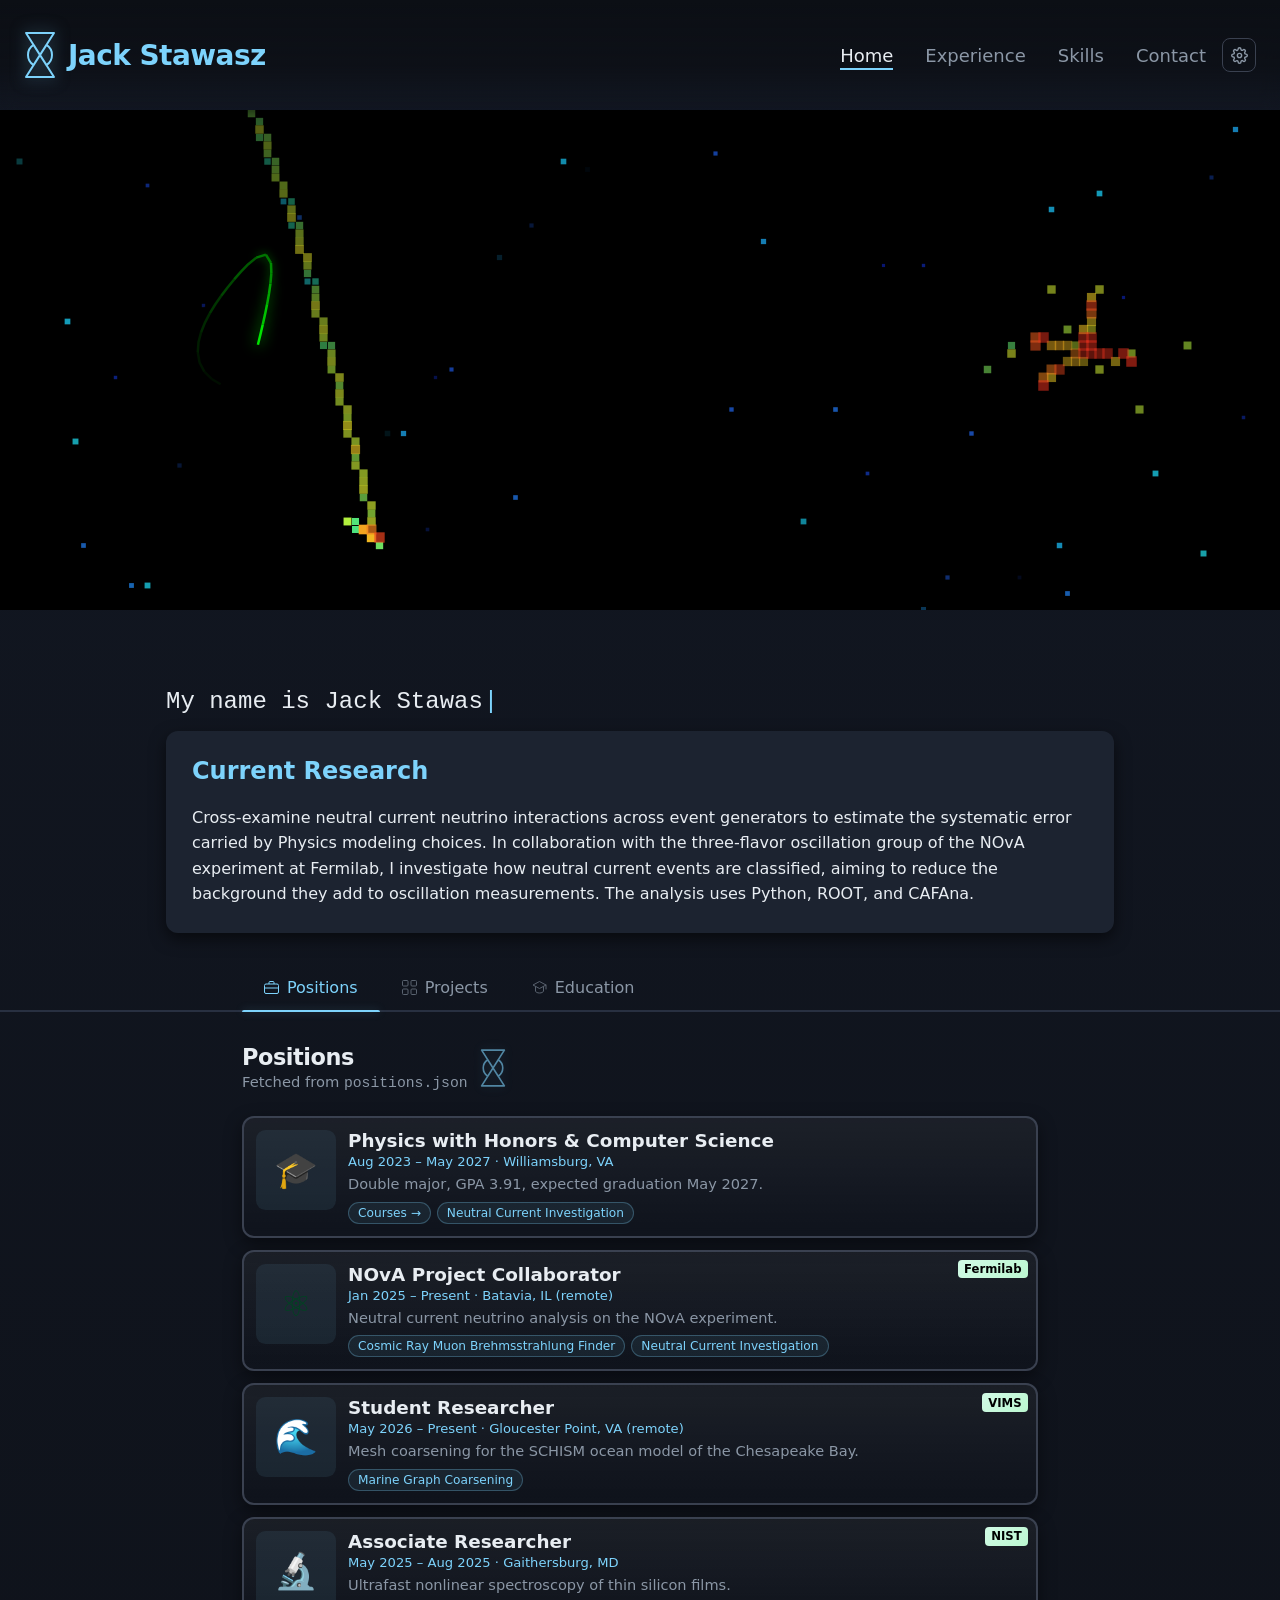
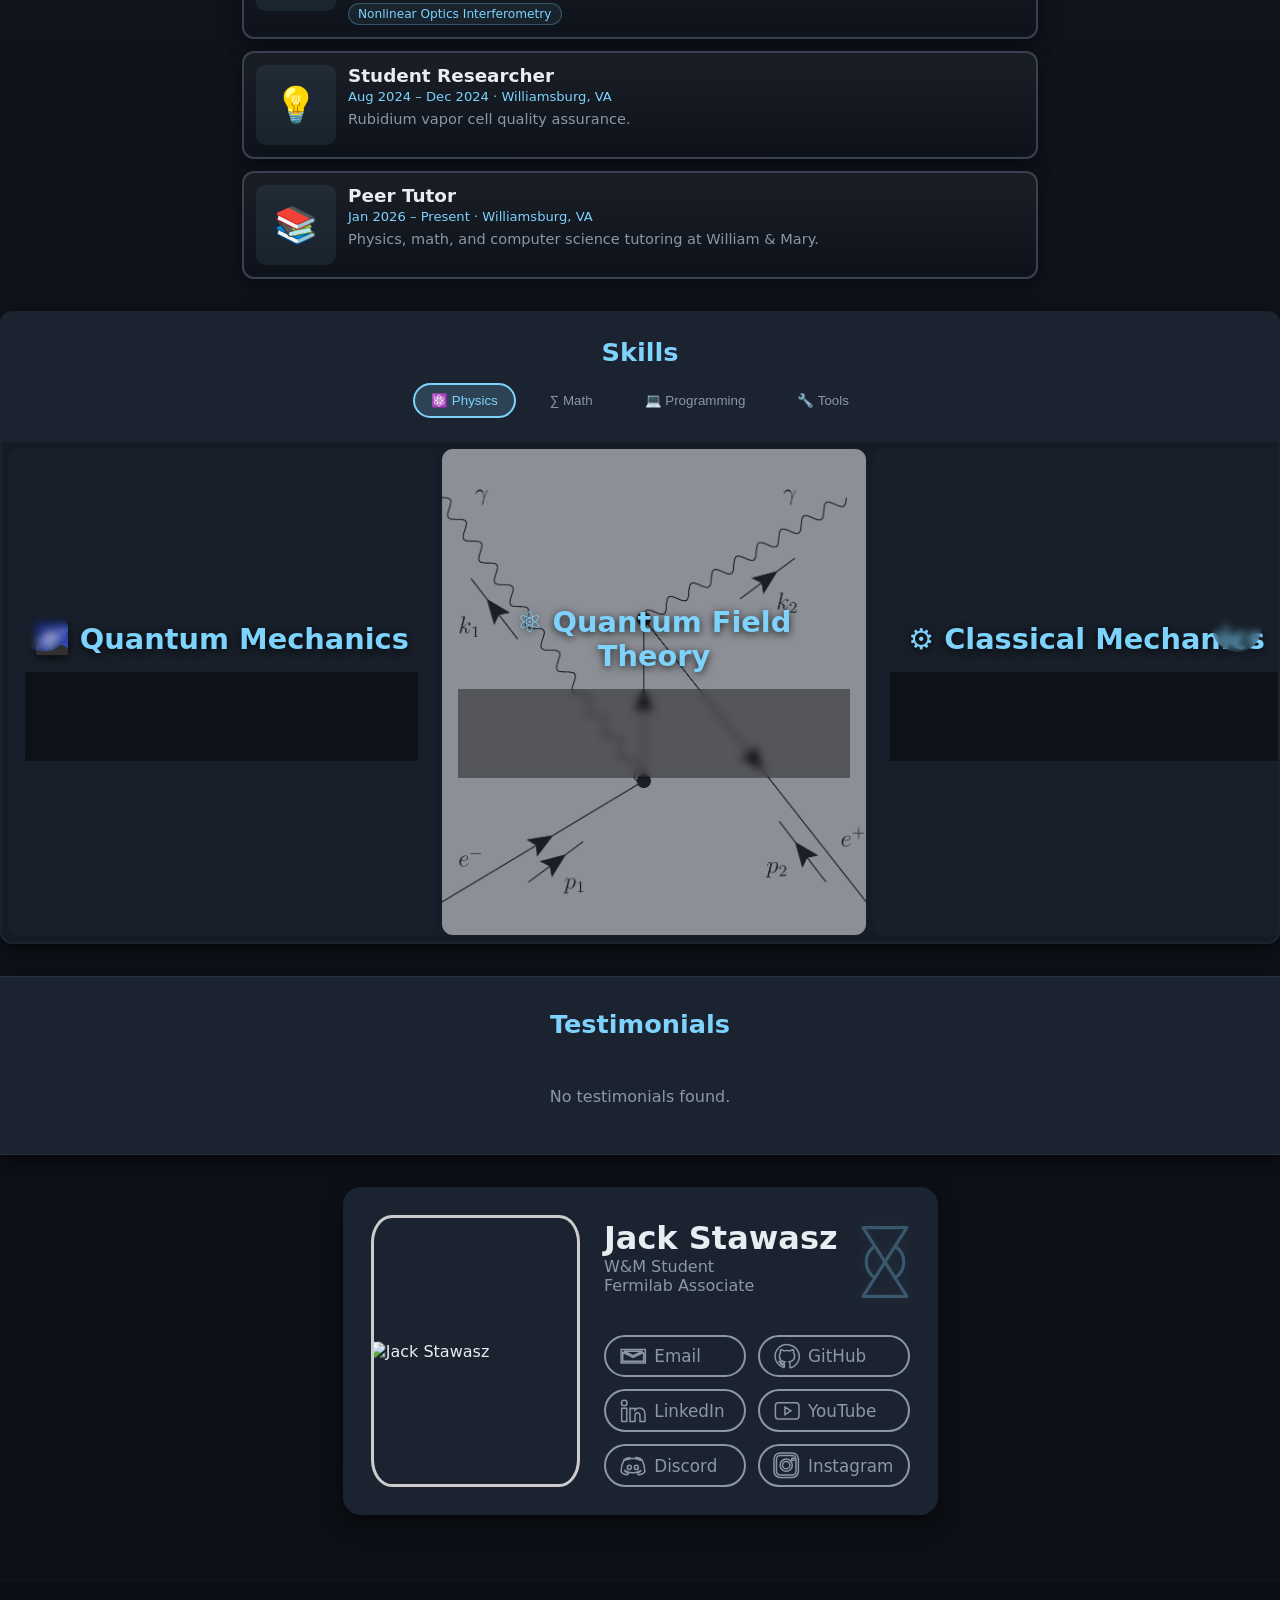
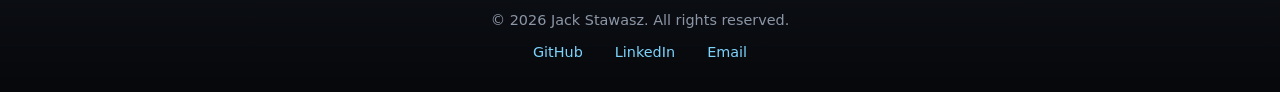
==== commit 0fe3cf55: "Fill footer year, drop research data Co-Authored-By: Claude Opus 5.5 <noreply@anthropic.com>" ====
--- a/index.html
+++ b/index.html
@@ -74,7 +74,7 @@
 
   <footer class="site-footer">
     <div class="footer-content">
-      <p>&copy; 2024 Jack Stawasz. All rights reserved.</p>
+      <p>&copy; <span id="footer-year"></span> Jack Stawasz. All rights reserved.</p>
       <div class="footer-links">
         <a href="https://github.com/jack-stawasz"                 target="_blank" rel="noopener noreferrer">GitHub</a>
         <a href="https://linkedin.com/in/jack-stawasz-785680297" target="_blank" rel="noopener noreferrer">LinkedIn</a>
--- a/pages/experience.css
+++ b/pages/experience.css
@@ -485,7 +485,7 @@
   border-radius: 999px;
   background: var(--accent-dim);
   color: var(--accent);
-  border: 1px solid rgba(125,211,252,0.07);
+  border: 1px solid color-mix(in srgb, var(--accent) 7%, transparent);
 }
 
 .project-links {
@@ -513,6 +513,50 @@
   border-color: var(--accent);
   transform: translateY(-2px);
 }
+
+/* Positions: project cards that open their bullets on click */
+.position-card                 { cursor: pointer; }
+.position-card .project-title  { padding-right: 9rem; }
+.position-icon                 { font-size: 2.2rem; background: var(--accent-dim); }
+
+.position-when {
+  margin: 3px 0 0;
+  font-size: 0.82rem;
+  color: var(--accent);
+}
+
+.position-bullets {
+  margin: 8px 0 0;
+  padding-left: 1.1rem;
+  font-size: 0.88rem;
+  line-height: 1.4;
+  color: var(--text);
+}
+
+.position-bullets li + li { margin-top: 4px; }
+.position-card .project-tags { margin-top: 8px; }
+
+.position-chip {
+  font: inherit;
+  font-size: 0.76rem;
+  padding: 3px 9px;
+  border-radius: 999px;
+  background: var(--accent-dim);
+  color: var(--accent);
+  border: 1px solid var(--accent-border);
+  cursor: pointer;
+  transition: background 0.2s, border-color 0.2s;
+}
+
+.position-chip:hover { background: var(--accent-mid); border-color: var(--accent); }
+
+/* A project a position chip jumped to */
+@keyframes expFlash {
+  0%, 60% { box-shadow: 0 0 0 3px var(--accent), 0 0 24px var(--accent-ring); }
+  100%    { box-shadow: 0 6px 18px var(--shadow); }
+}
+
+.project-card.exp-flash { animation: expFlash 1.6s ease-out; opacity: 1; transform: none; }
 
 .project-difficulty {
   position: absolute;
@@ -697,7 +741,7 @@
   border-radius: 999px;
   background: var(--accent-dim);
   color: var(--accent);
-  border: 1px solid rgba(125,211,252,0.07);
+  border: 1px solid color-mix(in srgb, var(--accent) 7%, transparent);
 }
 
 @media (max-width: 768px) {
@@ -806,3 +850,27 @@
   .textbook-cover { width: 140px; }
 }
 
+/* ── Show all / Show fewer under a capped list ─────────────── */
+.exp-capped { display: none !important; }
+
+.exp-show-all {
+  display: block;
+  margin: 1rem auto 0;
+  padding: 0.5rem 1.25rem;
+  border: 1px solid var(--accent-border);
+  border-radius: 999px;
+  background: var(--accent-dim);
+  color: var(--accent);
+  font: inherit;
+  font-size: 0.9rem;
+  font-weight: 600;
+  cursor: pointer;
+  transition: background 0.2s ease, border-color 0.2s ease;
+}
+
+.exp-show-all:hover {
+  background: var(--accent-mid);
+  border-color: var(--accent);
+}
+
+.exp-show-all[hidden] { display: none; }
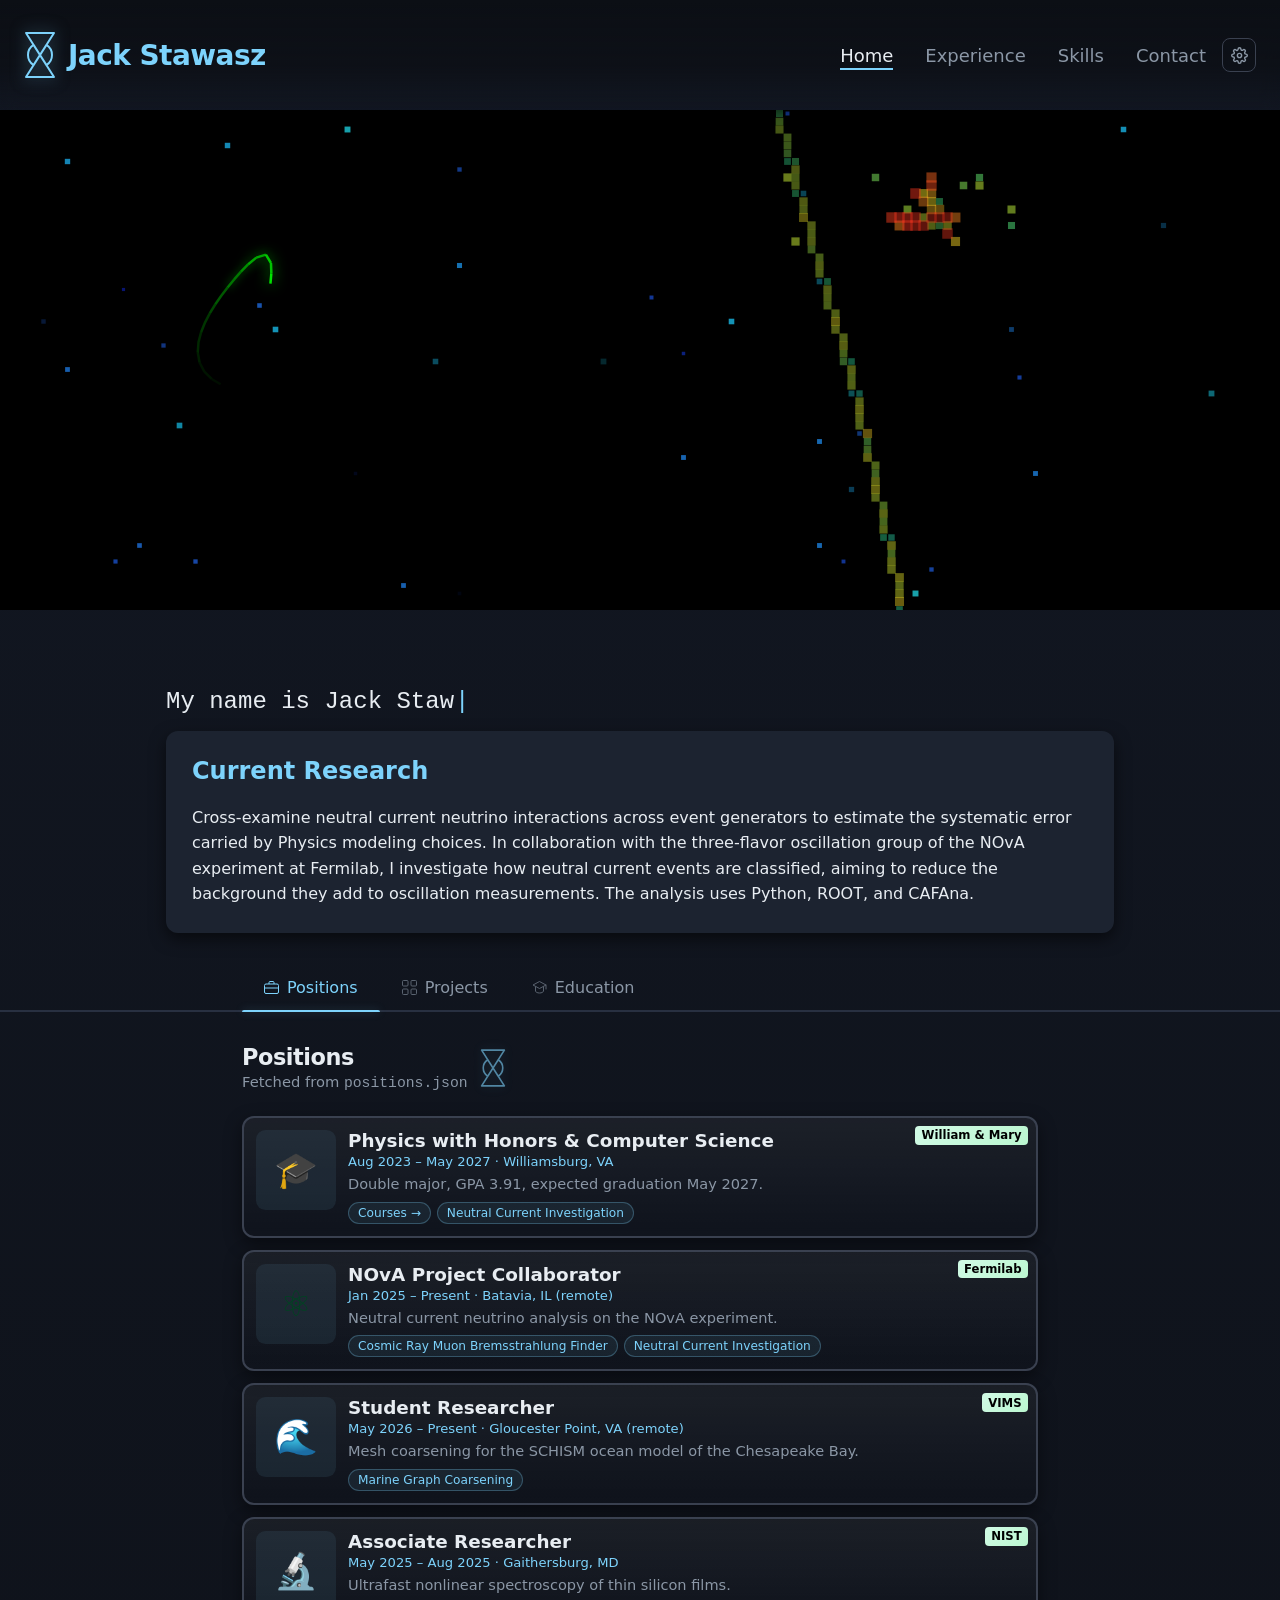
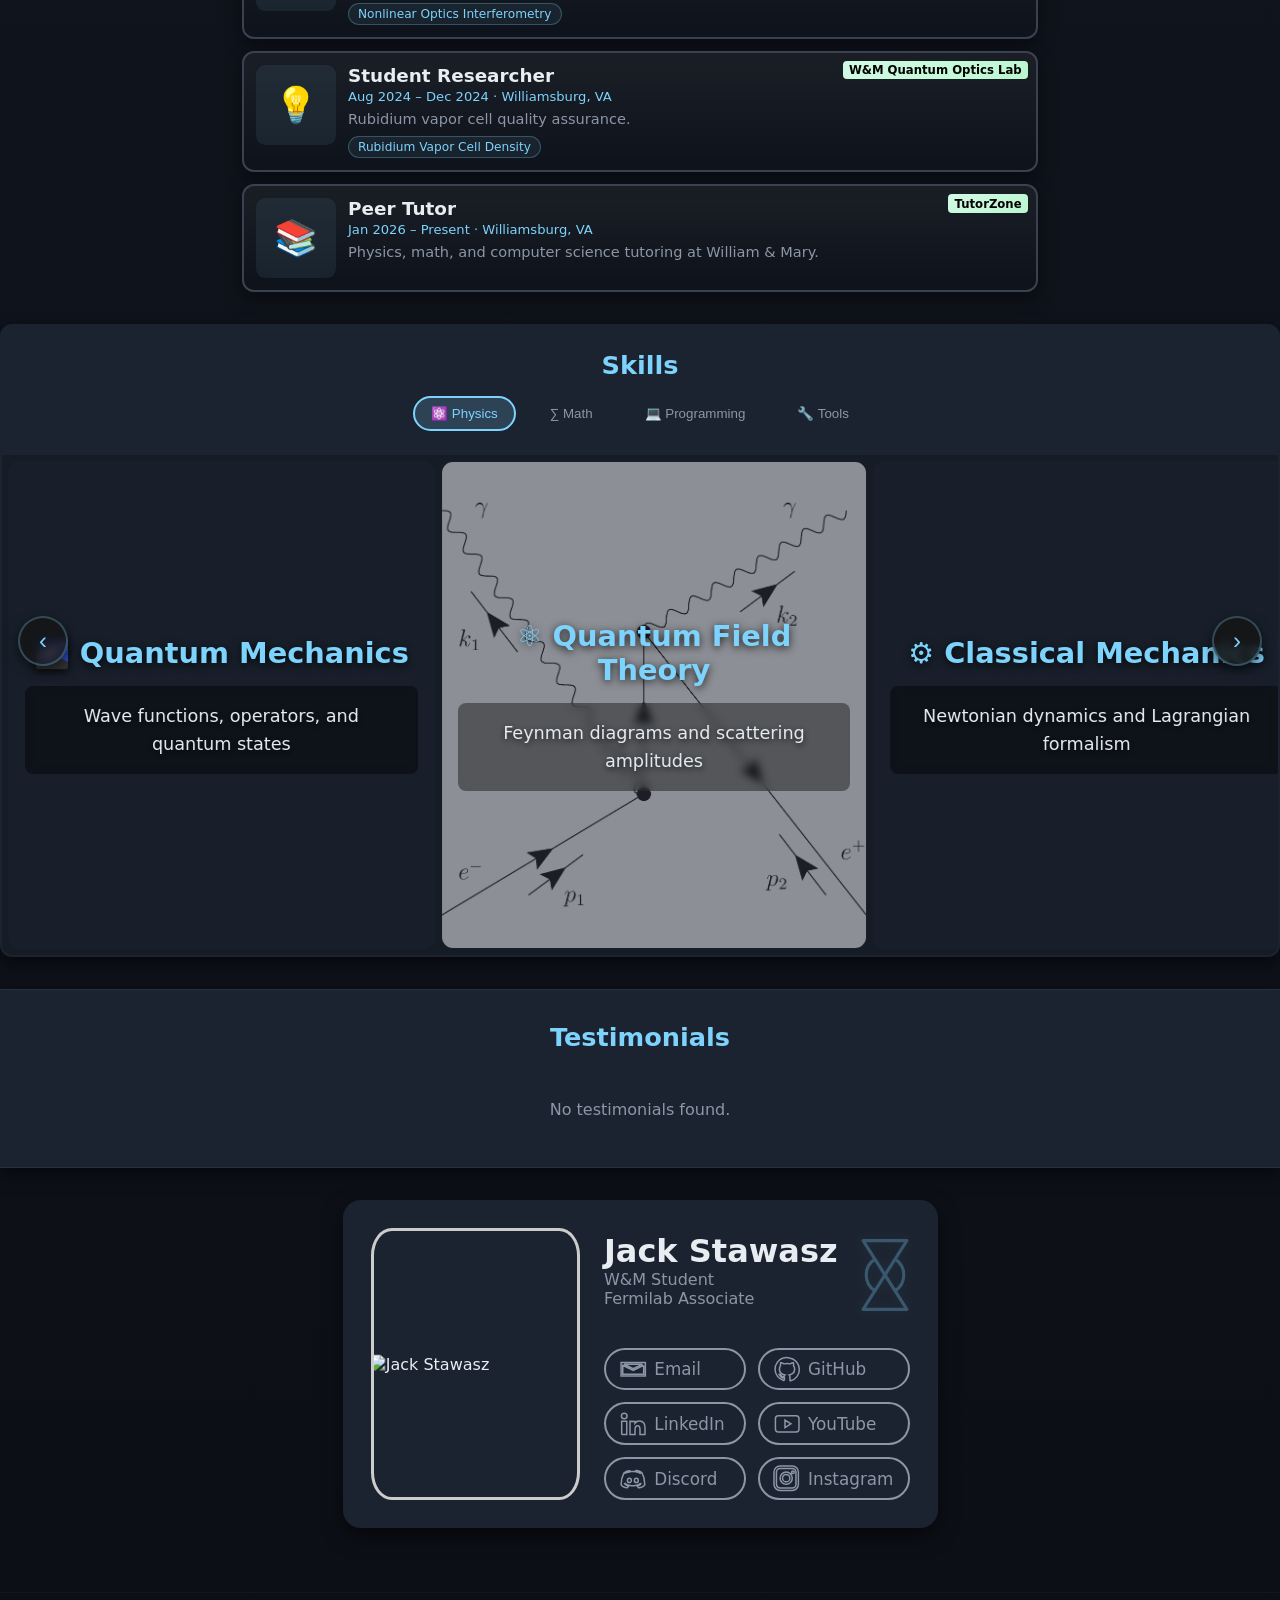
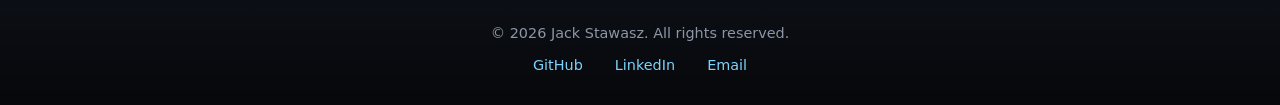
==== commit 48fdcfe6: "Precompute signature Fourier terms Co-Authored-By: Claude Opus 5.5 <noreply@anthropic.com>" ====
--- a/index.html
+++ b/index.html
@@ -86,6 +86,7 @@
   <script src="settings.js"></script>
   <script src="main.js"></script>
   <script src="pages/banner/nova-events.js"></script>
+  <script src="pages/banner/signature-fourier.js"></script>
   <script src="pages/home.js"></script>
   <script src="pages/experience.js"></script>
   <script src="pages/contact.js"></script>
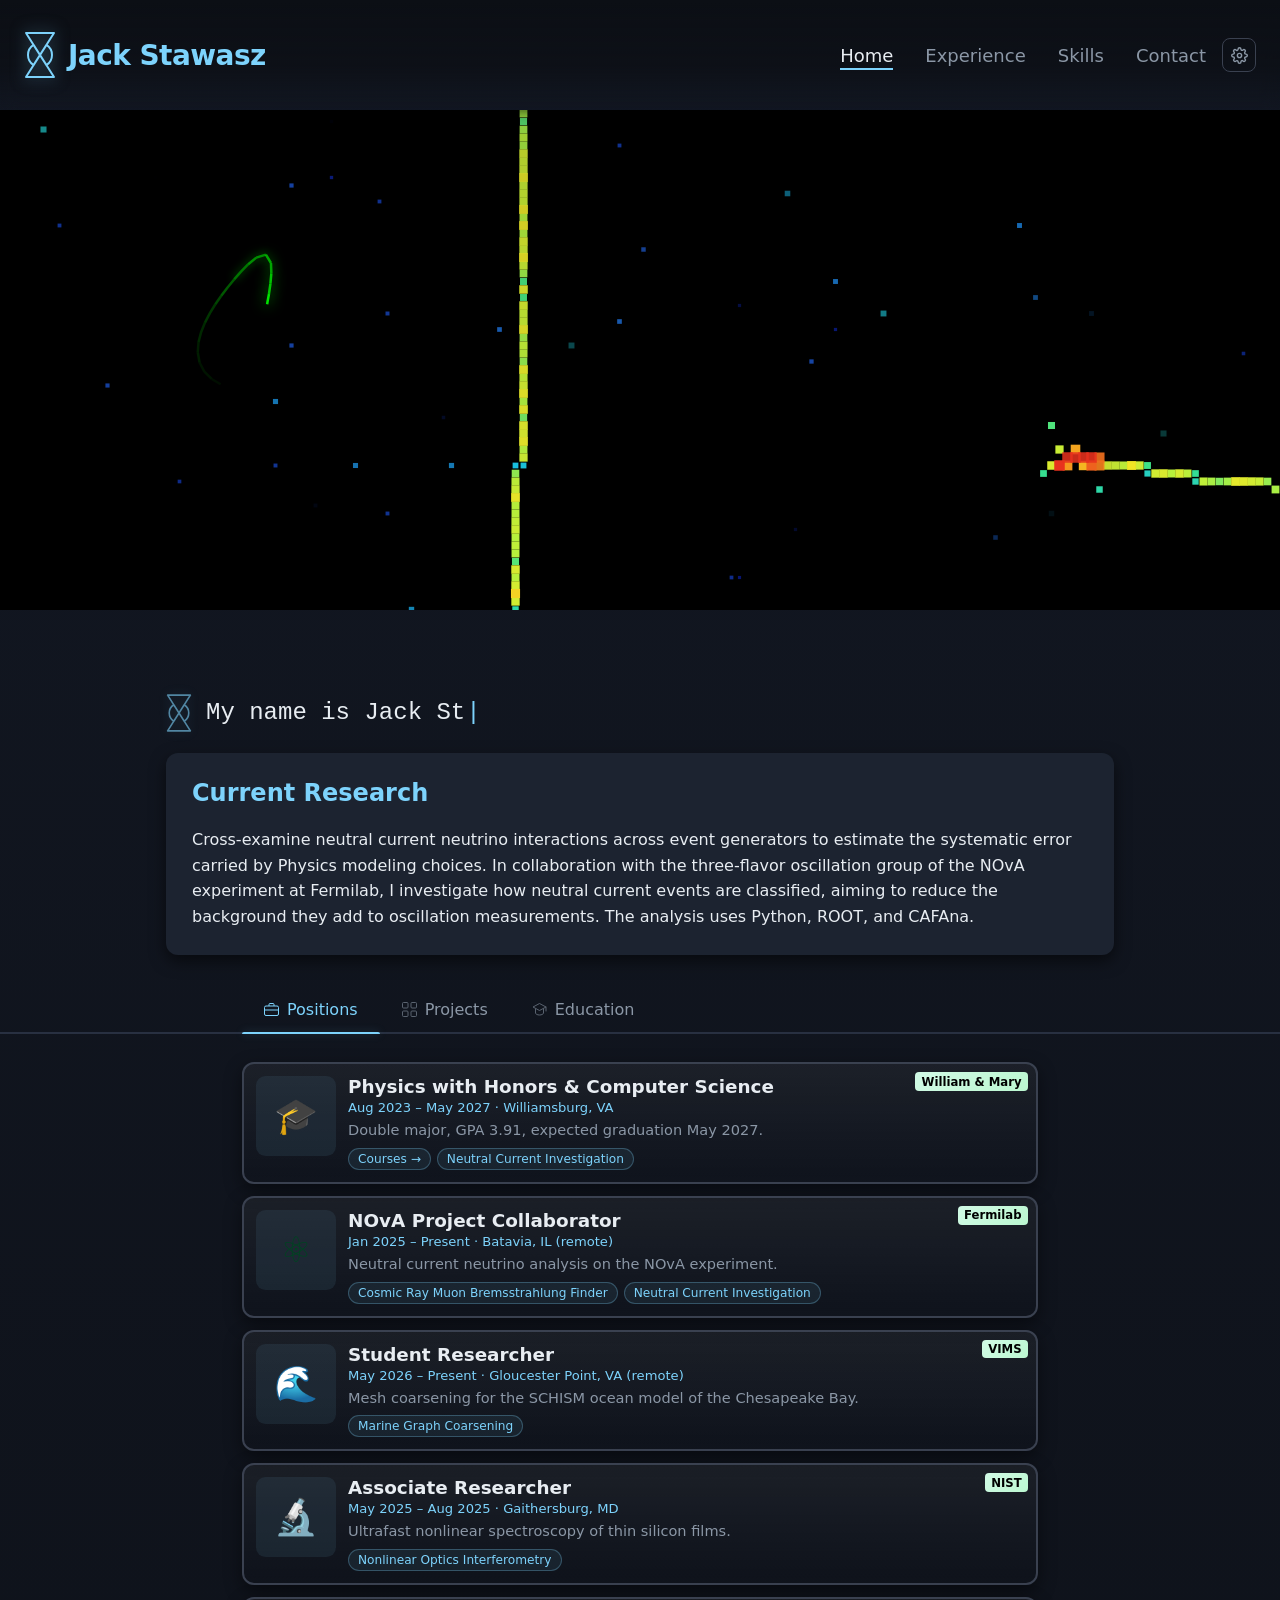
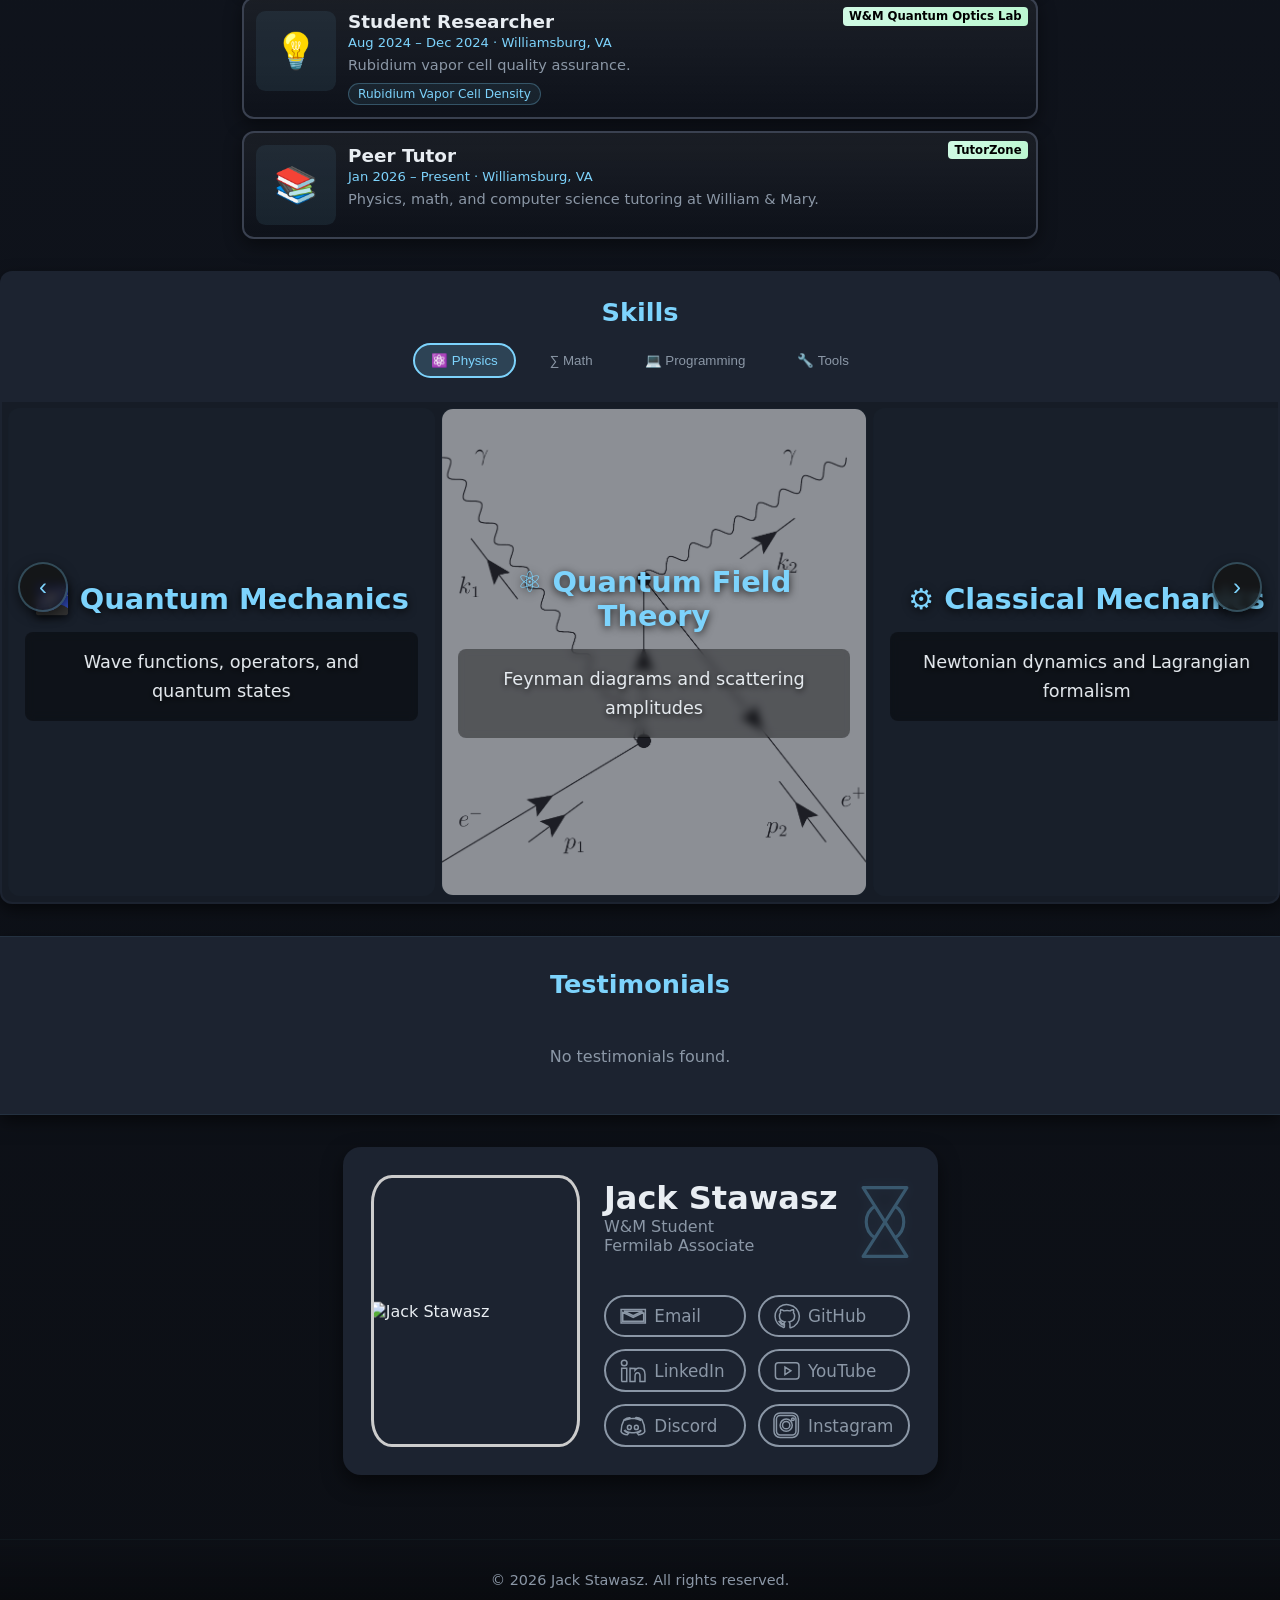
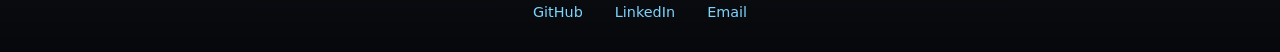
==== commit 9d4e96a5: "Add link previews, fit signature on phones Co-Authored-By: Claude Opus 5.5 <noreply@anthropic.com>" ====
--- a/index.html
+++ b/index.html
@@ -4,6 +4,19 @@
   <meta charset="utf-8" />
   <meta name="viewport" content="width=device-width,initial-scale=1" />
   <title>Jack Stawasz - Portfolio</title>
+
+  <!-- Search and link previews (LinkedIn, email, application forms) -->
+  <meta name="description"
+    content="Physics and computer science student at William &amp; Mary, researching neutrinos on NOvA at Fermilab." />
+  <meta property="og:type" content="website" />
+  <meta property="og:title" content="Jack Stawasz - Portfolio" />
+  <meta property="og:description"
+    content="Physics and computer science student at William &amp; Mary, researching neutrinos on NOvA at Fermilab." />
+  <meta property="og:url" content="https://jack-stawasz.github.io/Profile/" />
+  <meta property="og:image" content="https://jack-stawasz.github.io/Profile/data/og-image.png" />
+  <meta property="og:image:width" content="1200" />
+  <meta property="og:image:height" content="630" />
+  <meta name="twitter:card" content="summary_large_image" />
   
   <!-- Favicon -->
   <link rel="icon" type="image/svg+xml"
--- a/style.css
+++ b/style.css
@@ -368,14 +368,15 @@
   display: flex;
   align-items: center;
   justify-content: center;
-  backdrop-filter: blur(4px);
   z-index: 1000;
   opacity: 0;
+  visibility: hidden;
   pointer-events: none;
-  transition: opacity 0.3s ease;
-}
-
-.popup:not(.hidden)       { opacity: 1; pointer-events: all; }
+  transition: opacity 0.3s ease, visibility 0s 0.3s;
+}
+
+/* No backdrop blur: re-blurring the whole window every frame is what made an open popup lag */
+.popup:not(.hidden)       { opacity: 1; visibility: visible; pointer-events: all; transition: opacity 0.3s ease; }
 
 .popup-content {
   background: var(--container);
--- a/settings.css
+++ b/settings.css
@@ -358,7 +358,7 @@
 }
 
 /* ── Animations off ─────────────────────────────────────────── */
-body.no-animations .exp-logo {
+body.no-animations .spin-logo {
   transform: none !important;
   transition: none !important;
 }
--- a/pages/home.css
+++ b/pages/home.css
@@ -43,9 +43,30 @@
   height: 100%;
 }
 
-/* The typed intro line leading into Current Research; its height is fixed so typing never shifts the page */
+/* The spinning logo and the typed intro line leading into Current Research */
+.intro-row {
+  display: flex;
+  align-items: center;
+  gap: 14px;
+  margin-bottom: -0.75rem;
+}
+
+.spin-logo {
+  width: 26px;
+  height: 56px;
+  color: var(--accent);
+  flex-shrink: 0;
+  opacity: 0.6;
+  filter: drop-shadow(0 0 6px var(--accent-ring));
+  transition: transform 0.7s cubic-bezier(0.4,0,0.2,1), opacity 0.3s ease, filter 0.3s ease;
+  overflow: visible;
+  transform-origin: center;
+  will-change: transform;
+}
+
+/* Its height is fixed so typing never shifts the page */
 .typed-intro {
-  margin: 0 0 -0.75rem;
+  margin: 0;
   min-height: 1.4em;
   color: var(--text);
   font-family: 'Courier New', 'Consolas', 'Monaco', monospace;
--- a/pages/experience.css
+++ b/pages/experience.css
@@ -7,20 +7,29 @@
   margin-bottom: 1.75rem;
 }
 
+/* The tabs and the open tab's search and buttons share one row; on a narrow screen the controls wrap below */
+.exp-bar {
+  display: flex;
+  align-items: center;
+  justify-content: space-between;
+  flex-wrap: wrap;
+  gap: 4px 12px;
+  padding: 0 2rem;
+  max-width: 860px;
+  margin: 0 auto;
+  box-sizing: border-box;
+}
+
 .exp-tabs {
   position: relative;
   display: flex;
-  padding: 0 2rem;
-  border-bottom: none;
-  margin-bottom: 0;
+  margin: 0;
+  padding: 0;
   list-style: none;
-  margin-top: 0;
-  max-width: 860px;
-  margin-left: auto;
-  margin-right: auto;
-  width: 100%;
-  box-sizing: border-box;
-}
+}
+
+.exp-bar-controls { margin-left: auto; padding: 6px 0; }
+.exp-bar-controls > [hidden] { display: none; }
 
 .exp-tab {
   display: flex;
@@ -57,58 +66,6 @@
 }
 
 .exp-panel { width: 100%; }
-
-.exp-header {
-  display: flex;
-  align-items: center;
-  justify-content: space-between;
-  gap: 12px;
-  flex-wrap: wrap;
-  padding: 0 2rem 1.25rem;
-  max-width: 860px;
-  margin-left: auto;
-  margin-right: auto;
-  width: 100%;
-  box-sizing: border-box;
-}
-
-.exp-header-left {
-  display: flex;
-  align-items: center;
-  gap: 12px;
-  flex: 1;
-}
-
-.exp-header-text {
-  display: flex;
-  flex-direction: column;
-  gap: 3px;
-}
-
-.exp-header-text h1 {
-  margin: 0;
-  font-size: 1.4rem;
-  letter-spacing: -0.02em;
-}
-
-.exp-header-text .muted {
-  color: var(--muted);
-  font-size: 0.92rem;
-  margin: 0;
-}
-
-.exp-logo {
-  width: 26px;
-  height: 56px;
-  color: var(--accent);
-  flex-shrink: 0;
-  opacity: 0.6;
-  filter: drop-shadow(0 0 6px var(--accent-ring));
-  transition: transform 0.7s cubic-bezier(0.4,0,0.2,1), opacity 0.3s ease, filter 0.3s ease;
-  overflow: visible;
-  transform-origin: center;
-  will-change: transform;
-}
 
 .exp-controls {
   display: flex;
@@ -745,9 +702,9 @@
 }
 
 @media (max-width: 768px) {
-  .exp-tabs                        { padding: 0 1rem; }
+  .exp-bar                         { padding: 0 1rem; }
   .exp-tab                         { padding: 11px 14px; font-size: 0.9rem; }
-  .exp-header                      { flex-direction: column; align-items: flex-start; padding: 0 1rem 1rem; }
+  .exp-bar-controls                { width: 100%; margin-left: 0; }
   .exp-controls                    { width: 100%; }
   .exp-search                      { flex: 1; min-width: 0; }
   .exp-list, .exp-edu-content      { padding: 0 1rem; }
